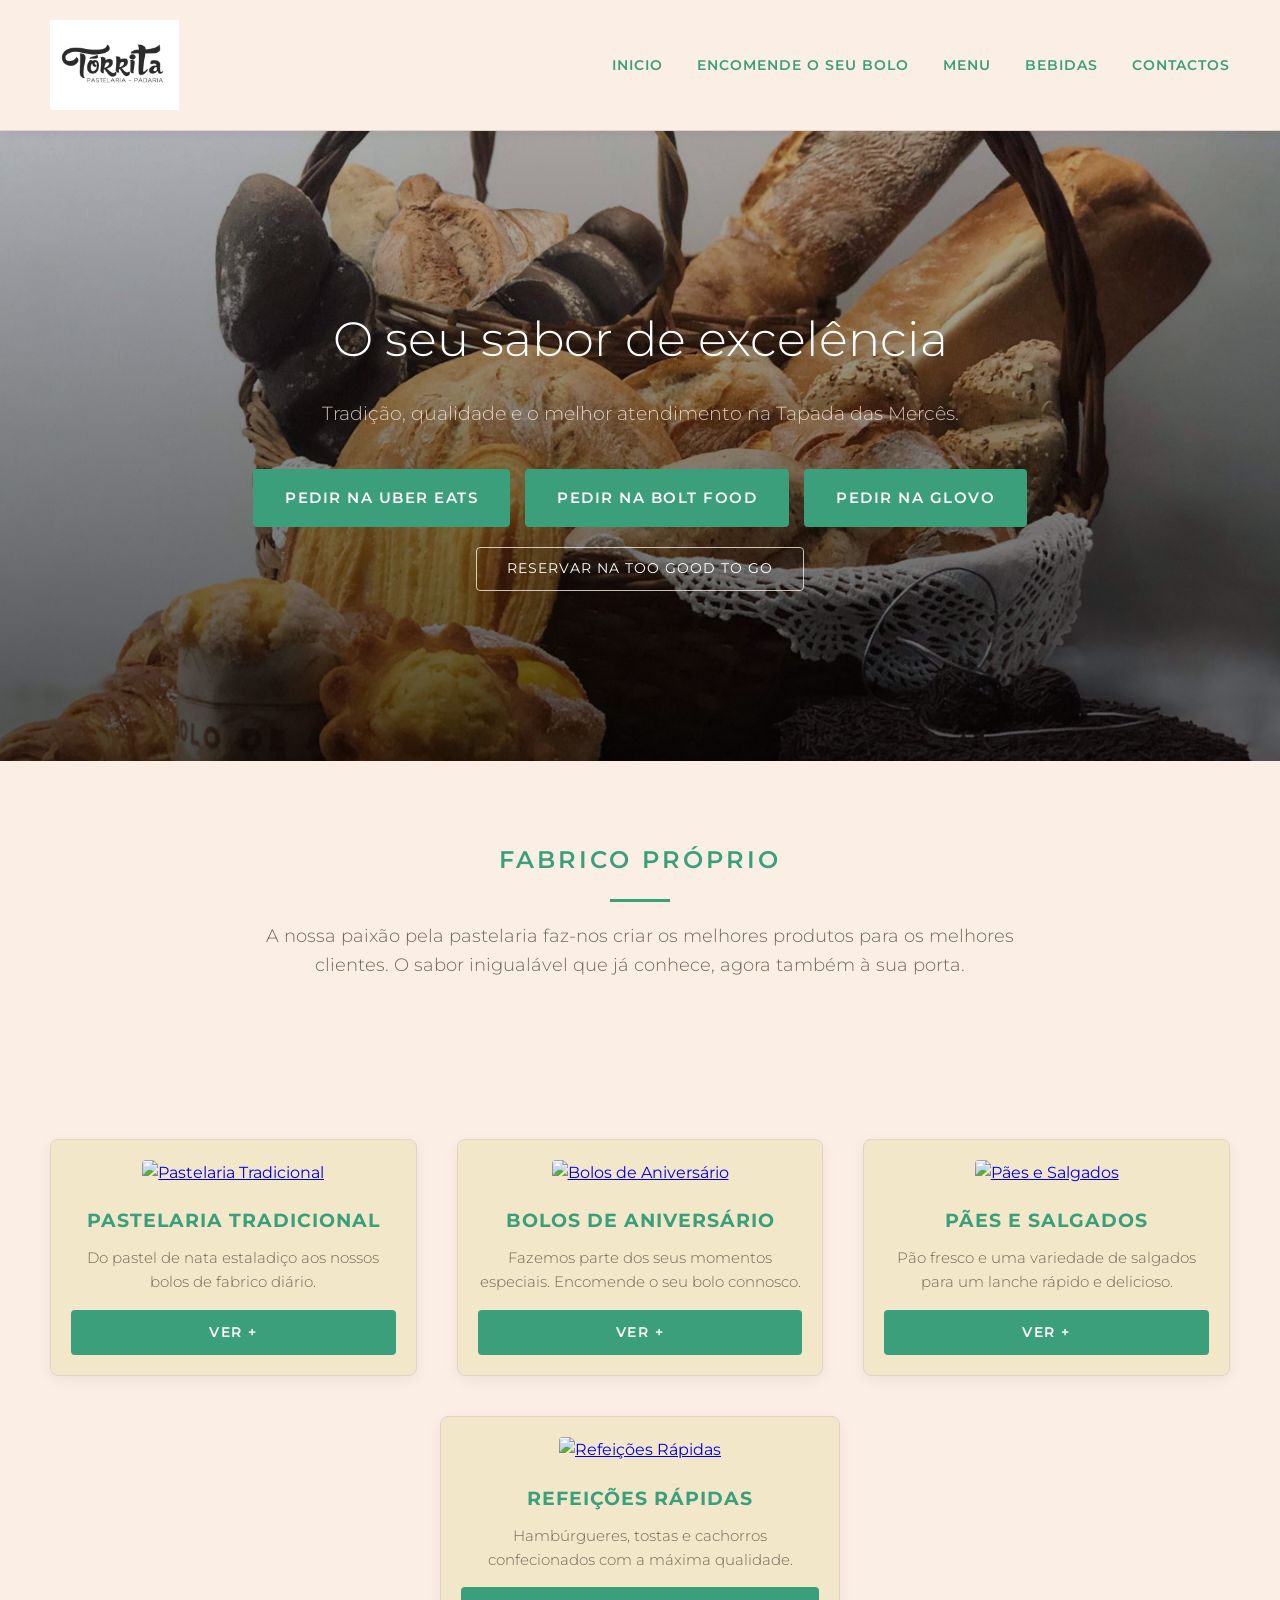
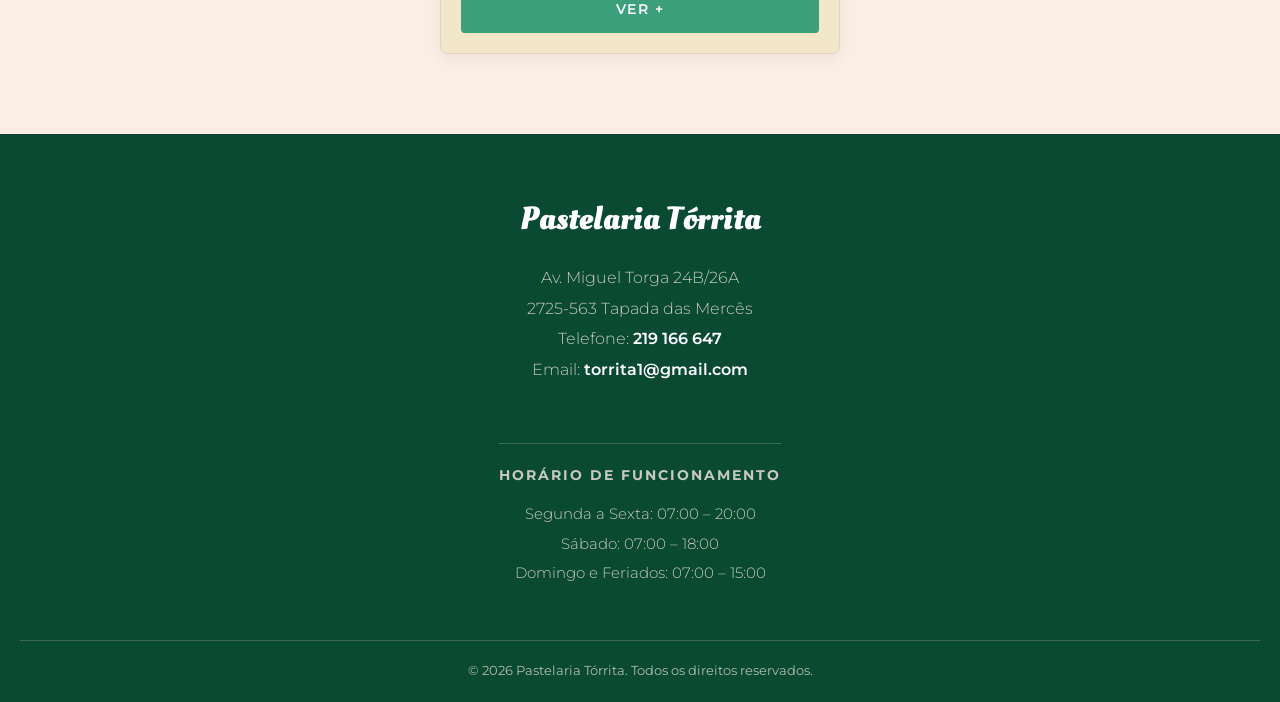
==== index.html @ 7bcc7551 "mobile changes" ====
<!DOCTYPE html>
<html lang="pt-PT">

<head>
    <meta charset="UTF-8">
    <meta name="viewport" content="width=device-width, initial-scale=1.0">
    <title>Tórrita</title>
    <link href="https://fonts.googleapis.com/css2?family=Montserrat:wght@300;400;600&family=Oleo+Script&display=swap"
        rel="stylesheet">
    <link rel="stylesheet" href="style.css">
</head>

<body>

    <header class="cabecalho">
        <div class="logo">
            <a href="index.html">
                <img src="fotos/logo.jpg" alt="Logótipo Pastelaria Tórrita">
            </a>
        </div>
        <button class="hamburger-btn" id="hamburger-btn" aria-label="Abrir Menu">
            <span></span>
            <span></span>
            <span></span>
        </button>
        <nav class="menu" id="menu-nav">
            <a href="index.html">Inicio</a>
            <a href="encomendas.html">Encomende o seu bolo</a>
            <a href="cardapio.html">Menu</a>
            <a href="menu.html">Bebidas</a>
            <a href="#contactos">Contactos</a>
        </nav>
    </header>

    <section class="hero">
        <div class="hero-conteudo">
            <h1>O seu sabor de excelência</h1>
            <p>Tradição, qualidade e o melhor atendimento na Tapada das Mercês.</p>

            <div class="botoes-delivery">
                <a href="https://www.ubereats.com/pt/store/pastelaria-padaria-torrita/G1wC9cZISre5-AcK1CgDOg?srsltid=AfmBOorYlyfHIa5VxsW9jKKwCsjYMrcTE-oLIujz5b46omeE6TS4y0gM"
                    target="_blank" class="botao-principal">Pedir na Uber Eats</a>
                <a href="https://food.bolt.eu/pt-pt/386-lisbon/p/23383-torrita/" target="_blank"
                    class="botao-principal">Pedir na Bolt Food</a>
                <a href="https://glovoapp.com/pt/pt/lisboa/stores/torrita-lis" target="_blank"
                    class="botao-principal">Pedir na Glovo</a>
            </div>
            <div class="botao-secundario-container">
                <a href="https://www.toogoodtogo.com/pt/find/algueirao-memmartins/pastelariatorrita/bakedgoods/pastelaria-291993"
                    target="_blank" class="botao-secundario">Reservar na Too Good To Go</a>
            </div>
        </div>
    </section>

    <section id="qualidade" class="destaque">
        <h2>FABRICO PRÓPRIO</h2>
        <div class="linha-separadora"></div>
        <p>A nossa paixão pela pastelaria faz-nos criar os melhores produtos para os melhores clientes. O sabor
            inigualável que já conhece, agora também à sua porta.</p>
    </section>

    <section id="especialidades" class="montra">
        <div class="item-montra">
            <a href="catalogo.html">
                <img src="https://cn-geo1.uber.com/image-proc/resize/eats/format=webp/width=550/height=440/quality=70/srcb64=aHR0cHM6Ly90Yi1zdGF0aWMudWJlci5jb20vcHJvZC9pbWFnZS1wcm9jL3Byb2Nlc3NlZF9pbWFnZXMvYzUzZGI3MjZjNTdjZjI2NjBjMjk1MDhkNGYzOWFmZjIvYTE5YmIwOTY5MjMxMGRmZDQxZTQ5YTk2YzQyNGIzYTYuanBlZw=="
                    alt="Pastelaria Tradicional">
            </a>
            <h3>Pastelaria Tradicional</h3>
            <p>Do pastel de nata estaladiço aos nossos bolos de fabrico diário.</p>
            <a href="catalogo.html" class="botao-ver-mais">Ver +</a>
        </div>
        <div class="item-montra">
            <a href="catalogo-bolos-aniversario.html">
                <img src="https://cn-geo1.uber.com/image-proc/resize/eats/format=webp/width=550/height=440/quality=70/srcb64=aHR0cHM6Ly90Yi1zdGF0aWMudWJlci5jb20vcHJvZC9pbWFnZS1wcm9jL3Byb2Nlc3NlZF9pbWFnZXMvMTgzZmQyYTY2YWIxOWM4YmU3NDA4Mjg3NTU4NzNhNTAvYzY3ZmM2NWU5YjRlMTZhNTUzZWI3NTc0ZmJhMDkwZjEuanBlZw=="
                    alt="Bolos de Aniversário">
            </a>
            <h3>Bolos de Aniversário</h3>
            <p>Fazemos parte dos seus momentos especiais. Encomende o seu bolo connosco.</p>
            <a href="catalogo-bolos-aniversario.html" class="botao-ver-mais">Ver +</a>
        </div>
        <div class="item-montra">
            <a href="catalogo-salgados.html">
                <img src="https://cn-geo1.uber.com/image-proc/resize/eats/format=webp/width=550/height=440/quality=70/srcb64=aHR0cHM6Ly90Yi1zdGF0aWMudWJlci5jb20vcHJvZC9pbWFnZS1wcm9jL3Byb2Nlc3NlZF9pbWFnZXMvMTk3N2YwZDlmZDY1NTIyMjFiODNmMTMzMGI3NWUxYzgvYTE5YmIwOTY5MjMxMGRmZDQxZTQ5YTk2YzQyNGIzYTYuanBlZw=="
                    alt="Pães e Salgados">
            </a>
            <h3>Pães e Salgados</h3>
            <p>Pão fresco e uma variedade de salgados para um lanche rápido e delicioso.</p>
            <a href="catalogo-salgados.html" class="botao-ver-mais">Ver +</a>
        </div>
        <div class="item-montra">
            <a href="catalogo-refeicoes-rapidas.html">
                <img src="https://tb-static.uber.com/prod/image-proc/processed_images/393a99e98d42a9a2820869fa73612b8b/a1681d67ebe55c76c3af5f401619c278.jpeg"
                    alt="Refeições Rápidas">
            </a>
            <h3>Refeições Rápidas</h3>
            <p>Hambúrgueres, tostas e cachorros confecionados com a máxima qualidade.</p>
            <a href="catalogo-refeicoes-rapidas.html" class="botao-ver-mais">Ver +</a>
        </div>
    </section>

    <footer id="contactos" class="rodape">
        <div class="info-rodape">
            <h4>Pastelaria Tórrita</h4>
            <p>Av. Miguel Torga 24B/26A</p>
            <p>2725-563 Tapada das Mercês</p>
            <p>Telefone: <a href="tel:219166647">219 166 647</a></p>
            <p>Email: <a href="mailto:torrita1@gmail.com">torrita1@gmail.com</a></p>
            <br>
            <div class="horario-detalhado">
                <h5>Horário de Funcionamento</h5>
                <p>Segunda a Sexta: 07:00 – 20:00</p>
                <p>Sábado: 07:00 – 18:00</p>
                <p>Domingo e Feriados: 07:00 – 15:00</p>
            </div>
        </div>
        <div class="direitos">
            <p>&copy; 2026 Pastelaria Tórrita. Todos os direitos reservados.</p>
        </div>
    </footer>

    <!-- Notificação Flutuante de Sucesso no Envio -->
    <div id="notificacao-sucesso" class="notificacao-flutuante" role="alert">
        <div class="notificacao-icone">✓</div>
        <div class="notificacao-conteudo">
            <h4>Encomenda Enviada com Sucesso!</h4>
            <p>Recebemos o seu pedido. Foi enviado um duplicado de confirmação para o seu email.</p>
        </div>
        <button type="button" class="notificacao-fechar" id="fechar-notificacao" aria-label="Fechar">&times;</button>
    </div>

    <script>
        document.addEventListener('DOMContentLoaded', function () {
            const hamburgerBtn = document.getElementById('hamburger-btn');
            const menuNav = document.getElementById('menu-nav');

            if (hamburgerBtn && menuNav) {
                hamburgerBtn.addEventListener('click', function () {
                    hamburgerBtn.classList.toggle('ativo');
                    menuNav.classList.toggle('ativo');
                });

                menuNav.querySelectorAll('a').forEach(link => {
                    link.addEventListener('click', function () {
                        hamburgerBtn.classList.remove('ativo');
                        menuNav.classList.remove('ativo');
                    });
                });
            }

            const urlParams = new URLSearchParams(window.location.search);
            if (urlParams.has('encomenda') && urlParams.get('encomenda') === 'sucesso') {
                const notificacao = document.getElementById('notificacao-sucesso');
                const btnFechar = document.getElementById('fechar-notificacao');

                if (notificacao) {
                    // Exibir a notificação flutuante com animação suave
                    setTimeout(() => {
                        notificacao.classList.add('visivel');
                    }, 300);

                    // Fechar ao clicar no botão 'X'
                    if (btnFechar) {
                        btnFechar.addEventListener('click', function () {
                            notificacao.classList.remove('visivel');
                        });
                    }

                    // Ocultar automaticamente após 8 segundos
                    setTimeout(() => {
                        notificacao.classList.remove('visivel');
                    }, 8300);

                    // Limpar os parâmetros da URL para uma navegação limpa
                    const novaUrl = window.location.pathname;
                    window.history.replaceState({}, document.title, novaUrl);
                }
            }
        });
    </script>

</body>

</html>
---- style.css ----
/* ============================================== */
/* --- PASTELARIA TÓRRITA - DESIGN & COLOR SYSTEM --- */
/* Inspired by the brand palette: Cream & Forest Green */
/* ============================================== */

:root {
    --bg-main: #fbede3c7;
    /* Creme / Bege acolhedor da foto */
    --bg-card: #f3e7ca;
    /* Fundo dos cartões em branco */
    --bg-alt: #EFE3D5;
    /* Creme ligeiramente mais escuro */
    --color-primary: #3c9f7b;
    /* Verde floresta esmeralda da foto */
    --color-primary-dark: #0A4A33;
    /* Verde floresta escuro para hovers */
    --color-primary-light: #E2F0EA;
    /* Verde suave para destaques */
    --color-text-main: #1C2D24;
    /* Texto principal verde escuro/carvão */
    --color-text-muted: #706857;
    /* Texto secundário tom azeitona/avelã */
    --border-color: #E2D3C4;
    /* Bordas em tom bege quente */
}

/* Limpeza de margens base */
* {
    margin: 0;
    padding: 0;
    box-sizing: border-box;
}

body {
    font-family: 'Montserrat', sans-serif;
    color: var(--color-text-main);
    line-height: 1.6;
    background-color: var(--bg-main);
}

html {
    scroll-behavior: smooth;
    scroll-padding-top: 160px;
}

/* --- Cabeçalho --- */
.cabecalho {
    display: flex;
    justify-content: space-between;
    align-items: center;
    padding: 20px 50px;
    background-color: var(--bg-main);
    border-bottom: 1px solid var(--border-color);
    position: sticky;
    top: 0;
    z-index: 1000;
    box-shadow: 0 2px 10px rgba(0, 0, 0, 0.05);
}

.logo {
    display: flex;
    align-items: center;
}

.logo img {
    height: 90px;
    width: auto;
    display: block;
}

/* --- Botão Hamburger (Mobile) --- */
.hamburger-btn {
    display: none;
    flex-direction: column;
    justify-content: space-between;
    width: 32px;
    height: 24px;
    background: transparent;
    border: none;
    cursor: pointer;
    padding: 0;
    z-index: 1001;
}

.hamburger-btn span {
    width: 100%;
    height: 3px;
    background-color: var(--color-primary);
    border-radius: 3px;
    transition: transform 0.3s ease, opacity 0.3s ease;
}

/* Animação do ícone hamburger para 'X' ao abrir */
.hamburger-btn.ativo span:nth-child(1) {
    transform: translateY(10.5px) rotate(45deg);
}

.hamburger-btn.ativo span:nth-child(2) {
    opacity: 0;
    transform: scaleX(0);
}

.hamburger-btn.ativo span:nth-child(3) {
    transform: translateY(-10.5px) rotate(-45deg);
}

.menu a {
    text-decoration: none;
    color: var(--color-primary);
    margin-left: 30px;
    font-size: 0.9rem;
    font-weight: 600;
    text-transform: uppercase;
    letter-spacing: 1px;
    transition: color 0.3s;
}

.menu a:hover {
    color: var(--color-primary-dark);
}

/* --- Hero Section (Imagem Grande de Fundo) --- */
.hero {
    background: linear-gradient(rgba(0, 0, 0, 0.25), rgba(0, 0, 0, 0.65)), url("fotos/cesto_pao.jpeg") center/cover;
    height: 70vh;
    display: flex;
    justify-content: center;
    align-items: center;
    text-align: center;
    color: #fff;
    padding: 0 20px;
}

.hero-conteudo h1 {
    font-size: 3rem;
    font-weight: 300;
    margin-bottom: 20px;
    color: #fff;
}

.hero-conteudo p {
    font-size: 1.2rem;
    font-weight: 300;
    margin-bottom: 40px;
    color: var(--bg-main);
}

/* --- Contentor dos Botões Delivery --- */
.botoes-delivery {
    display: flex;
    justify-content: center;
    align-items: center;
    gap: 15px;
    flex-wrap: wrap;
    margin-bottom: 10px;
}

/* --- Botão Principal --- */
.botao-principal {
    text-decoration: none;
    background-color: var(--color-primary);
    color: #fff;
    padding: 15px 30px;
    font-size: 0.95rem;
    font-weight: 600;
    text-transform: uppercase;
    letter-spacing: 1.5px;
    border: 2px solid var(--color-primary);
    transition: all 0.3s ease;
    display: inline-block;
    border-radius: 4px;
}

.botao-principal:hover {
    background-color: var(--color-primary-dark);
    border-color: var(--color-primary-dark);
    color: #fff;
}

/* --- Contentor do Botão Secundário --- */
.botao-secundario-container {
    margin-top: 20px;
}

/* --- Botão Secundário (Too Good To Go) --- */
.botao-secundario {
    text-decoration: none;
    background-color: transparent;
    color: #fff;
    padding: 10px 30px;
    font-size: 0.85rem;
    font-weight: 400;
    text-transform: uppercase;
    letter-spacing: 1px;
    border: 1px solid rgba(247, 235, 225, 0.8);
    transition: all 0.3s ease;
    display: inline-block;
    border-radius: 4px;
}

.botao-secundario:hover {
    background-color: rgba(247, 235, 225, 0.2);
    border-color: #fff;
    color: #fff;
}

/* --- Secção de Destaque --- */
.destaque {
    text-align: center;
    padding: 80px 20px;
    background-color: var(--bg-main);
}

.destaque h2 {
    font-size: 1.5rem;
    letter-spacing: 3px;
    font-weight: 600;
    color: var(--color-primary);
}

.linha-separadora {
    height: 3px;
    width: 60px;
    background-color: var(--color-primary);
    margin: 20px auto;
}

.destaque p {
    max-width: 800px;
    margin: 0 auto;
    font-weight: 300;
    font-size: 1.1rem;
    color: var(--color-text-muted);
}

/* --- Montra / Grid de Bolos --- */
.montra {
    display: flex;
    justify-content: center;
    gap: 40px;
    padding: 80px 50px;
    flex-wrap: wrap;
    background-color: var(--bg-main);
}

.item-montra {
    flex: 1;
    min-width: 300px;
    max-width: 400px;
    text-align: center;
    background-color: var(--bg-card);
    padding: 20px;
    border-radius: 8px;
    border: 1px solid var(--border-color);
    box-shadow: 0 4px 15px rgba(0, 0, 0, 0.06);
}

.item-montra img {
    width: 100%;
    height: 300px;
    object-fit: cover;
    margin-bottom: 20px;
    border-radius: 4px;
    transition: transform 0.4s ease, box-shadow 0.4s ease;
}

.item-montra img:hover {
    transform: scale(1.03);
    box-shadow: 0 15px 25px rgba(0, 0, 0, 0.15);
    cursor: pointer;
}

.item-montra h3 {
    font-size: 1.2rem;
    text-transform: uppercase;
    letter-spacing: 1px;
    margin-bottom: 10px;
    color: var(--color-primary);
}

.item-montra p {
    font-weight: 300;
    font-size: 0.95rem;
    color: var(--color-text-muted);
}

.botao-ver-mais {
    display: block;
    width: 100%;
    box-sizing: border-box;
    margin-top: 15px;
    padding: 12px 0;
    text-align: center;
    background-color: var(--color-primary);
    color: #fff;
    text-decoration: none;
    font-family: 'Montserrat', sans-serif;
    font-size: 0.85rem;
    font-weight: 600;
    text-transform: uppercase;
    letter-spacing: 1.5px;
    border-radius: 4px;
    transition: all 0.3s ease;
}

.botao-ver-mais:hover {
    background-color: var(--color-primary-dark);
    transform: translateY(-2px);
    box-shadow: 0 4px 10px rgba(0, 0, 0, 0.15);
}

/* --- Catálogo Completo --- */
.catalogo-completo {
    padding: 80px 50px;
    background-color: var(--bg-main);
}

.catalogo-completo h2 {
    text-align: center;
    font-size: 2rem;
    letter-spacing: 2px;
    text-transform: uppercase;
    font-weight: 400;
    color: var(--color-primary);
}

.grid-catalogo {
    display: grid;
    grid-template-columns: repeat(auto-fill, minmax(280px, 1fr));
    gap: 60px 30px;
    margin-top: 60px;
}

.cartao-produto {
    background: var(--bg-card);
    border-radius: 8px;
    border: 1px solid var(--border-color);
    padding: 15px;
    box-shadow: 0 4px 15px rgba(0, 0, 0, 0.06);
    text-align: center;
    transition: transform 0.3s ease, border-color 0.3s ease;
}

.cartao-produto:hover {
    transform: translateY(-4px);
    border-color: var(--color-primary);
    cursor: pointer;
}

.cartao-produto img {
    width: 100%;
    height: 280px;
    object-fit: cover;
    border-radius: 4px;
    margin-bottom: 20px;
}

.info-produto h3 {
    font-family: 'Montserrat', sans-serif;
    font-size: 0.95rem;
    font-weight: 600;
    text-transform: uppercase;
    letter-spacing: 2px;
    color: var(--color-primary);
    margin-bottom: 0;
}

.info-produto p,
.preco {
    display: none;
}

/* --- Banner de Inspiração do Instagram --- */
.banner-instagram {
    grid-column: 1 / -1;
    background-color: var(--bg-alt);
    padding: 60px 20px;
    text-align: center;
    margin-top: 40px;
    border: 1px solid var(--border-color);
    border-radius: 8px;
}

.banner-insta-conteudo {
    max-width: 600px;
    margin: 0 auto;
}

.icone-insta {
    width: 35px;
    height: 35px;
    stroke: var(--color-primary);
    margin-bottom: 20px;
}

.banner-insta-conteudo h3 {
    font-family: 'Montserrat', sans-serif;
    font-size: 1.1rem;
    font-weight: 600;
    text-transform: uppercase;
    letter-spacing: 2px;
    color: var(--color-primary);
    margin-bottom: 15px;
}

.banner-insta-conteudo p {
    font-size: 0.9rem;
    color: var(--color-text-muted);
    line-height: 1.6;
    margin-bottom: 30px;
}

.botao-insta {
    display: inline-block;
    text-decoration: none;
    background-color: transparent;
    color: var(--color-primary);
    padding: 12px 35px;
    font-size: 0.85rem;
    font-weight: 600;
    text-transform: uppercase;
    letter-spacing: 1.5px;
    border: 2px solid var(--color-primary);
    border-radius: 4px;
    transition: all 0.3s ease;
}

.botao-insta:hover {
    background-color: var(--color-primary);
    color: #fff;
}

.disclaimer-catalogo {
    text-align: center;
    margin-top: 60px;
    padding-top: 30px;
    border-top: 1px solid var(--border-color);
}

.disclaimer-catalogo p {
    font-size: 0.85rem;
    color: var(--color-text-muted);
    font-style: italic;
    max-width: 800px;
    margin: 0 auto;
    font-weight: 300;
}

/* --- Página do Menu de Imagens --- */
.seccao-imagem-menu {
    padding: 120px 20px 80px 20px;
    text-align: center;
    background-color: var(--bg-main);
}

.seccao-imagem-menu h2 {
    font-size: 2rem;
    font-weight: 400;
    text-transform: uppercase;
    letter-spacing: 2px;
    color: var(--color-primary);
}

.container-imagens-menu {
    display: flex;
    flex-wrap: wrap;
    justify-content: center;
    gap: 30px;
    max-width: 1200px;
    margin: 40px auto 0 auto;
}

.imagem-menu {
    max-width: 100%;
    width: 450px;
    height: auto;
    box-shadow: 0 15px 35px rgba(0, 0, 0, 0.12);
    border-radius: 6px;
    transition: transform 0.3s ease;
}

.imagem-menu:hover {
    transform: translateY(-5px);
}

/* --- Página de Encomendas --- */
.seccao-encomenda {
    padding: 120px 20px 80px 20px;
    background-color: var(--bg-main);
    min-height: 80vh;
}

.conteiner-encomenda {
    max-width: 700px;
    margin: 0 auto;
}

.conteiner-encomenda h2 {
    text-align: center;
    font-size: 2rem;
    letter-spacing: 2px;
    text-transform: uppercase;
    font-weight: 400;
    color: var(--color-primary);
}

.descricao-encomenda {
    text-align: center;
    color: var(--color-text-muted);
    margin-bottom: 40px;
    line-height: 1.6;
}

.formulario-luxo {
    display: flex;
    flex-direction: column;
    gap: 20px;
}

.grupo-input {
    display: flex;
    flex-direction: column;
    width: 100%;
}

.grupo-input-metade {
    display: flex;
    gap: 20px;
    width: 100%;
}

.grupo-input label {
    font-family: 'Montserrat', sans-serif;
    font-size: 0.85rem;
    font-weight: 600;
    text-transform: uppercase;
    letter-spacing: 1px;
    margin-bottom: 8px;
    color: var(--color-primary);
}

.grupo-input input,
.grupo-input select,
.grupo-input textarea {
    padding: 15px;
    border: 1px solid var(--border-color);
    border-radius: 4px;
    background-color: var(--bg-card);
    font-family: 'Montserrat', sans-serif;
    font-size: 0.95rem;
    color: var(--color-text-main);
    transition: border-color 0.3s ease;
}

.grupo-input input:focus,
.grupo-input select:focus,
.grupo-input textarea:focus {
    outline: none;
    border-color: var(--color-primary);
    background-color: #fff;
}

.grupo-input input.campo-invalido,
.grupo-input select.campo-invalido,
.grupo-input textarea.campo-invalido {
    border-color: #d9534f !important;
    background-color: #fff6f6 !important;
}

.mensagem-erro-inline {
    color: #d9534f;
    font-size: 0.8rem;
    font-weight: 500;
    margin-top: 6px;
    display: none;
    line-height: 1.3;
}

.mensagem-erro-inline.ativo {
    display: block;
}

.opcoes-radio {
    display: flex;
    gap: 25px;
    align-items: center;
    padding: 12px 5px 5px 5px;
}

.opcao-radio {
    display: flex;
    align-items: center;
    gap: 8px;
    cursor: pointer;
    font-family: 'Montserrat', sans-serif;
    font-size: 0.95rem;
    font-weight: 500;
    color: var(--color-text-main);
    user-select: none;
}

.opcao-radio input[type="radio"] {
    accent-color: var(--color-primary);
    width: 18px;
    height: 18px;
    cursor: pointer;
}

.botao-enviar-luxo {
    margin-top: 10px;
    padding: 18px;
    background-color: var(--color-primary);
    color: #fff;
    border: none;
    border-radius: 4px;
    font-family: 'Montserrat', sans-serif;
    font-size: 1rem;
    font-weight: 600;
    text-transform: uppercase;
    letter-spacing: 2px;
    cursor: pointer;
    transition: all 0.3s ease;
}

.botao-enviar-luxo:hover:not(:disabled) {
    background-color: var(--color-primary-dark);
}

.botao-enviar-luxo:disabled {
    background-color: #ccc;
    cursor: not-allowed;
    opacity: 0.6;
}

/* --- Notificação Flutuante de Sucesso --- */
.notificacao-flutuante {
    position: fixed;
    top: 30px;
    right: 30px;
    z-index: 9999;
    background-color: var(--color-primary-dark);
    color: #fff;
    padding: 18px 24px;
    border-radius: 8px;
    border-left: 5px solid var(--bg-main);
    box-shadow: 0 10px 30px rgba(0, 0, 0, 0.2);
    display: flex;
    align-items: center;
    gap: 15px;
    max-width: 420px;
    transform: translateY(-20px);
    opacity: 0;
    visibility: hidden;
    transition: all 0.4s cubic-bezier(0.165, 0.84, 0.44, 1);
}

.notificacao-flutuante.visivel {
    transform: translateY(0);
    opacity: 1;
    visibility: visible;
}

.notificacao-icone {
    font-size: 1.5rem;
    color: var(--bg-main);
    font-weight: bold;
}

.notificacao-conteudo h4 {
    margin: 0 0 4px 0;
    font-family: 'Montserrat', sans-serif;
    font-size: 1rem;
    font-weight: 600;
    color: #fff;
}

.notificacao-conteudo p {
    margin: 0;
    font-family: 'Montserrat', sans-serif;
    font-size: 0.85rem;
    color: var(--bg-main);
    line-height: 1.4;
}

.notificacao-fechar {
    background: none;
    border: none;
    color: var(--bg-main);
    font-size: 1.4rem;
    cursor: pointer;
    padding: 0;
    margin-left: auto;
    line-height: 1;
    transition: color 0.2s ease;
}

.notificacao-fechar:hover {
    color: #fff;
}

.container-botao-inspiracao {
    text-align: center;
    margin-bottom: 35px;
}

.botao-inspiracao {
    display: inline-block;
    text-decoration: none;
    background-color: transparent;
    color: var(--color-primary);
    padding: 12px 28px;
    font-family: 'Montserrat', sans-serif;
    font-size: 0.85rem;
    font-weight: 600;
    text-transform: uppercase;
    letter-spacing: 1.5px;
    border: 2px solid var(--color-primary);
    border-radius: 4px;
    transition: all 0.3s ease;
}

.botao-inspiracao:hover {
    background-color: var(--color-primary);
    color: #fff;
}

#detalhes-bolo {
    display: none;
    flex-direction: column;
    gap: 20px;
    width: 100%;
}

/* ============================================== */
/* --- Página do Cardápio / Menu de Produtos --- */
/* ============================================== */

.menu-hero {
    background: linear-gradient(rgba(0, 0, 0, 0.4), rgba(0, 0, 0, 0.65)), url("fotos/cesto_pao.jpeg") center/cover no-repeat;
    min-height: 40vh;
    display: flex;
    justify-content: center;
    align-items: center;
    text-align: center;
    color: #fff;
    padding: 80px 20px 40px 20px;
}

.menu-hero-conteudo h1 {
    font-size: 2.8rem;
    font-weight: 400;
    text-transform: uppercase;
    letter-spacing: 4px;
    margin-bottom: 15px;
    color: #fff;
}

.menu-hero-conteudo p {
    font-size: 1.1rem;
    font-weight: 300;
    color: var(--bg-main);
    max-width: 500px;
    margin: 0 auto;
}

/* Barra de Filtros */
.menu-filtros {
    display: grid;
    grid-template-columns: repeat(3, auto);
    justify-content: center;
    align-items: center;
    gap: 12px 16px;
    padding: 25px 20px;
    background-color: var(--bg-main);
    border-bottom: 1px solid var(--border-color);
    position: relative;
    z-index: 10;
    max-width: 900px;
    margin: 0 auto;
}

.filtro-btn {
    padding: 10px 22px;
    border: 1px solid var(--color-primary);
    background-color: var(--bg-card);
    color: var(--color-primary);
    font-family: 'Montserrat', sans-serif;
    font-size: 0.82rem;
    font-weight: 600;
    text-transform: uppercase;
    letter-spacing: 0.8px;
    cursor: pointer;
    border-radius: 30px;
    transition: all 0.3s ease;
    text-align: center;
}

.filtro-btn:hover {
    border-color: var(--color-primary-dark);
    background-color: var(--color-primary-light);
    color: var(--color-primary-dark);
}

.filtro-btn.ativo {
    background-color: var(--color-primary);
    color: #fff;
    border-color: var(--color-primary);
}

/* Conteúdo do Menu */
.menu-conteudo {
    max-width: 1200px;
    margin: 0 auto;
    padding: 0 30px 60px 30px;
}

.menu-categoria {
    margin-top: 60px;
}

.categoria-titulo {
    text-align: center;
    margin-bottom: 40px;
}

.categoria-titulo h2 {
    font-size: 1.8rem;
    font-weight: 400;
    text-transform: uppercase;
    letter-spacing: 3px;
    color: var(--color-primary);
}

.categoria-subtitulo {
    font-size: 0.85rem;
    color: var(--color-text-muted);
    font-weight: 400;
    margin-top: 10px;
    font-style: italic;
}

.menu-grid {
    display: grid;
    grid-template-columns: repeat(auto-fill, minmax(260px, 1fr));
    gap: 35px;
}

.menu-item {
    background-color: var(--bg-card);
    border-radius: 8px;
    overflow: hidden;
    border: 1px solid var(--border-color);
    box-shadow: 0 4px 15px rgba(0, 0, 0, 0.06);
    transition: transform 0.35s ease, box-shadow 0.35s ease, border-color 0.35s ease;
    opacity: 0;
    transform: translateY(20px);
}

.menu-item.visivel {
    opacity: 1;
    transform: translateY(0);
    transition: opacity 0.5s ease, transform 0.5s ease, box-shadow 0.35s ease;
}

.menu-item:hover {
    transform: translateY(-6px);
    border-color: var(--border-color);
    box-shadow: 0 12px 30px rgba(0, 0, 0, 0.15);
}

.menu-item-imagem {
    width: 100%;
    height: 220px;
    overflow: hidden;
}

.menu-item-imagem img {
    width: 100%;
    height: 100%;
    object-fit: cover;
    transition: transform 0.5s ease;
}

.menu-item:hover .menu-item-imagem img {
    transform: scale(1.08);
}

.menu-item-info {
    padding: 18px 20px;
    text-align: center;
}

.menu-item-info h3 {
    font-family: 'Montserrat', sans-serif;
    font-size: 0.95rem;
    font-weight: 600;
    text-transform: uppercase;
    letter-spacing: 1.5px;
    color: var(--color-primary);
    margin-bottom: 6px;
}

.menu-item-descricao {
    font-size: 0.82rem;
    color: var(--color-text-muted);
    line-height: 1.4;

    display: -webkit-box;
    -webkit-line-clamp: 2;
    line-clamp: 2;
    -webkit-box-orient: vertical;
    overflow: hidden;
}

.menu-item-nota {
    font-size: 0.8rem;
    color: var(--color-primary);
    font-weight: 500;
    margin-top: 4px;
    font-style: italic;
}

/* --- Rodapé --- */
.rodape {
    background-color: var(--color-primary-dark);
    color: #fff;
    text-align: center;
    padding: 60px 20px 20px;
}

.info-rodape h4 {
    font-family: 'Oleo Script', cursive;
    font-size: 2rem;
    margin-bottom: 20px;
    color: #fff;
}

.info-rodape p {
    font-weight: 300;
    margin-bottom: 5px;
    color: var(--bg-main);
}

.info-rodape a {
    color: #fff;
    text-decoration: none;
    font-weight: 600;
}

.horario-detalhado {
    margin-top: 30px;
    border-top: 1px solid rgba(247, 235, 225, 0.2);
    padding-top: 20px;
    display: inline-block;
}

.horario-detalhado h5 {
    text-transform: uppercase;
    letter-spacing: 2px;
    font-size: 0.9rem;
    margin-bottom: 15px;
    color: var(--bg-main);
}

.horario-detalhado p {
    font-size: 0.95rem;
    margin-bottom: 5px;
    color: var(--bg-main);
}

.direitos {
    margin-top: 50px;
    font-size: 0.8rem;
    color: rgba(247, 235, 225, 0.7);
    border-top: 1px solid rgba(247, 235, 225, 0.2);
    padding-top: 20px;
}

/* --- Media Queries Responsivas --- */
@media (max-width: 768px) {
    .cabecalho {
        flex-direction: row;
        flex-wrap: wrap;
        padding: 15px 20px;
        justify-content: space-between;
        align-items: center;
    }

    .logo img {
        height: 60px;
    }

    .hamburger-btn {
        display: flex;
    }

    .menu {
        display: flex;
        flex-direction: column;
        width: 100%;
        max-height: 0;
        opacity: 0;
        overflow: hidden;
        transition: max-height 0.4s cubic-bezier(0.165, 0.84, 0.44, 1), opacity 0.3s ease, margin 0.3s ease, padding 0.3s ease;
        align-items: center;
        background-color: var(--bg-main);
        gap: 0;
    }

    .menu.ativo {
        max-height: 320px;
        opacity: 1;
        margin-top: 15px;
        padding-top: 10px;
        padding-bottom: 10px;
        border-top: 1px solid var(--border-color);
    }

    .menu a {
        width: 100%;
        text-align: center;
        padding: 12px 0;
        margin-left: 0;
        font-size: 0.9rem;
        letter-spacing: 1px;
        border-radius: 4px;
        transition: background-color 0.2s ease, color 0.2s ease;
    }

    .menu a:hover {
        background-color: var(--color-primary-light);
        color: var(--color-primary-dark);
    }

    .menu-filtros {
        display: grid;
        grid-template-columns: repeat(3, 1fr);
        gap: 8px 6px;
        padding: 15px 10px;
        width: 100%;
        max-width: 100%;
        box-sizing: border-box;
        position: relative;
        top: auto;
    }

    .filtro-btn {
        padding: 8px 4px;
        font-size: 0.7rem;
        letter-spacing: 0px;
        white-space: nowrap;
        overflow: hidden;
        text-overflow: ellipsis;
    }

    .hero {
        height: auto;
        min-height: 80vh;
        padding: 60px 15px;
    }

    .hero-conteudo h1 {
        font-size: 1.8rem;
        margin-bottom: 15px;
        line-height: 1.2;
    }

    .hero-conteudo p {
        font-size: 1rem;
        margin-bottom: 25px;
    }

    .botoes-delivery {
        flex-direction: column;
        width: 100%;
        max-width: 320px;
        margin: 0 auto;
        gap: 12px;
    }

    .botao-principal {
        display: block;
        width: 100%;
        padding: 14px 20px;
        font-size: 0.85rem;
        text-align: center;
    }

    .botao-secundario-container {
        margin-top: 15px;
        width: 100%;
        max-width: 320px;
        margin-left: auto;
        margin-right: auto;
    }

    .botao-secundario {
        display: block;
        width: 100%;
        padding: 12px 20px;
        font-size: 0.8rem;
        text-align: center;
    }

    .destaque {
        padding: 50px 20px;
    }

    .destaque h2 {
        font-size: 1.25rem;
        letter-spacing: 2px;
    }

    .destaque p {
        font-size: 0.95rem;
    }

    .montra {
        padding: 50px 20px;
        gap: 35px;
    }

    .item-montra {
        min-width: 100%;
        max-width: 100%;
    }

    .item-montra img {
        height: 250px;
    }

    .catalogo-completo {
        padding: 40px 20px;
    }

    .catalogo-completo h2 {
        font-size: 1.4rem;
        letter-spacing: 1px;
    }

    .grid-catalogo {
        grid-template-columns: repeat(auto-fill, minmax(220px, 1fr));
        gap: 40px 15px;
        margin-top: 40px;
    }

    .cartao-produto img {
        height: 240px;
    }

    .banner-instagram {
        padding: 40px 15px;
        margin-top: 30px;
    }

    .banner-insta-conteudo h3 {
        font-size: 1rem;
    }

    .banner-insta-conteudo p {
        font-size: 0.85rem;
    }

    .botao-insta {
        display: block;
        width: 100%;
        max-width: 280px;
        margin: 0 auto;
        padding: 12px 20px;
        font-size: 0.8rem;
    }

    .rodape {
        padding: 40px 20px 20px;
    }

    .info-rodape h4 {
        font-size: 1.6rem;
    }

    .container-imagens-menu {
        gap: 20px;
    }

    .imagem-menu {
        width: 100%;
    }

    .notificacao-flutuante {
        top: 20px;
        right: 20px;
        left: 20px;
        max-width: none;
    }

    .grupo-input-metade {
        flex-direction: column;
        gap: 20px;
    }
}
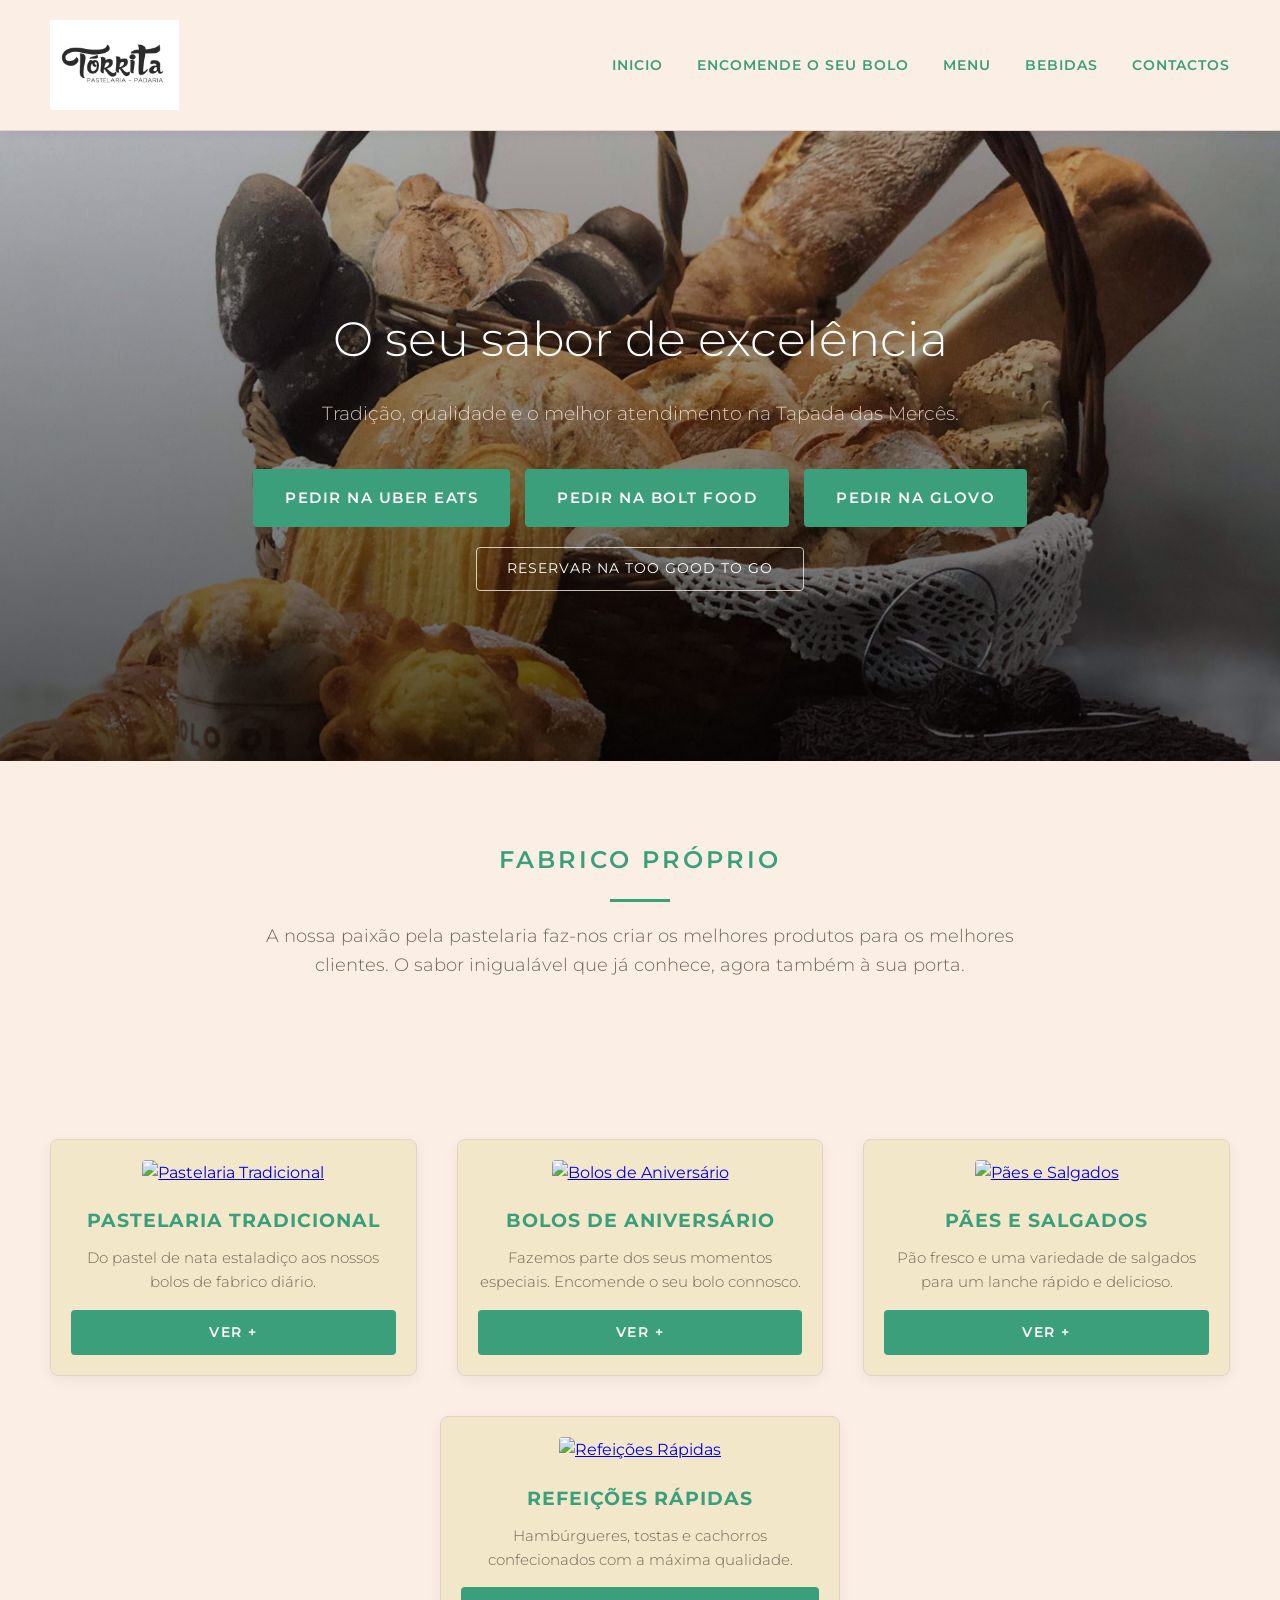
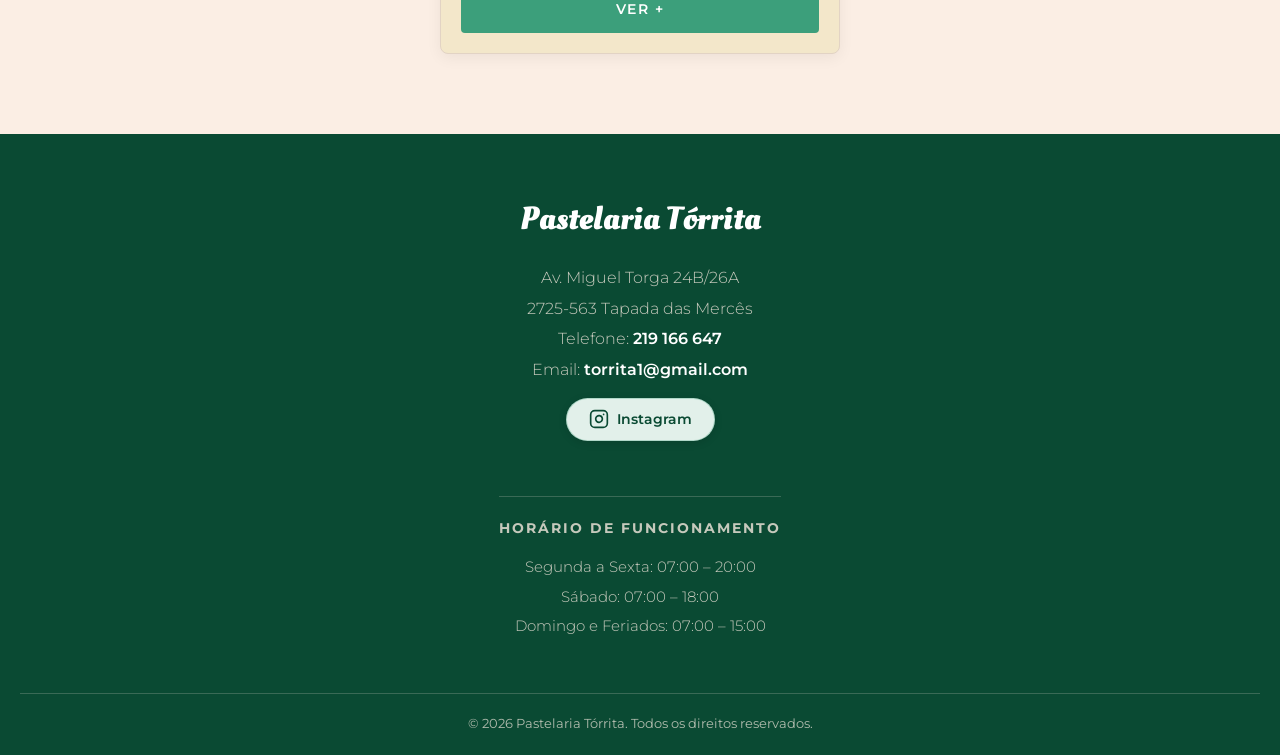
==== commit e0708c5e: "pagamento de sinal" ====
--- a/index.html
+++ b/index.html
@@ -5,6 +5,7 @@
     <meta charset="UTF-8">
     <meta name="viewport" content="width=device-width, initial-scale=1.0">
     <title>Tórrita</title>
+    <link rel="icon" type="image/jpeg" href="fotos/logo.jpg">
     <link href="https://fonts.googleapis.com/css2?family=Montserrat:wght@300;400;600&family=Oleo+Script&display=swap"
         rel="stylesheet">
     <link rel="stylesheet" href="style.css">
@@ -105,6 +106,16 @@
             <p>2725-563 Tapada das Mercês</p>
             <p>Telefone: <a href="tel:219166647">219 166 647</a></p>
             <p>Email: <a href="mailto:torrita1@gmail.com">torrita1@gmail.com</a></p>
+            <div class="redes-sociais-rodape">
+                <a href="https://www.instagram.com/torrita1/" target="_blank" rel="noopener noreferrer" class="link-instagram-rodape" aria-label="Siga-nos no Instagram">
+                    <svg width="20" height="20" viewBox="0 0 24 24" fill="none" stroke="currentColor" stroke-width="2" stroke-linecap="round" stroke-linejoin="round">
+                        <rect x="2" y="2" width="20" height="20" rx="5" ry="5"></rect>
+                        <path d="M16 11.37A4 4 0 1 1 12.63 8 4 4 0 0 1 16 11.37z"></path>
+                        <line x1="17.5" y1="6.5" x2="17.51" y2="6.5"></line>
+                    </svg>
+                    <span>Instagram</span>
+                </a>
+            </div>
             <br>
             <div class="horario-detalhado">
                 <h5>Horário de Funcionamento</h5>
--- a/style.css
+++ b/style.css
@@ -599,6 +599,44 @@
     user-select: none;
 }
 
+/* --- Checkbox de Confirmação do Sinal --- */
+.grupo-checkbox-sinal {
+    margin-top: 10px;
+    margin-bottom: 10px;
+}
+
+.opcao-checkbox {
+    display: flex;
+    align-items: flex-start;
+    gap: 12px;
+    cursor: pointer;
+    font-family: 'Montserrat', sans-serif;
+    font-size: 0.88rem;
+    font-weight: 500;
+    color: var(--color-text-main);
+    line-height: 1.5;
+    background-color: var(--bg-card);
+    padding: 16px 18px;
+    border: 1px solid var(--border-color);
+    border-radius: 8px;
+    transition: all 0.3s ease;
+    user-select: none;
+}
+
+.opcao-checkbox:hover {
+    border-color: var(--color-primary);
+    background-color: #fff;
+}
+
+.opcao-checkbox input[type="checkbox"] {
+    width: 20px;
+    height: 20px;
+    min-width: 20px;
+    margin-top: 2px;
+    cursor: pointer;
+    accent-color: var(--color-primary);
+}
+
 .opcao-radio input[type="radio"] {
     accent-color: var(--color-primary);
     width: 18px;
@@ -920,6 +958,18 @@
     font-style: italic;
 }
 
+.menu-item-preco {
+    display: inline-block;
+    font-family: 'Montserrat', sans-serif;
+    font-size: 1rem;
+    font-weight: 700;
+    color: var(--color-primary-dark);
+    background-color: var(--color-primary-light);
+    padding: 4px 14px;
+    border-radius: 20px;
+    margin-top: 8px;
+}
+
 /* --- Rodapé --- */
 .rodape {
     background-color: var(--color-primary-dark);
@@ -974,6 +1024,176 @@
     color: rgba(247, 235, 225, 0.7);
     border-top: 1px solid rgba(247, 235, 225, 0.2);
     padding-top: 20px;
+}
+
+/* --- Redes Sociais no Rodapé --- */
+.redes-sociais-rodape {
+    margin-top: 15px;
+    display: flex;
+    justify-content: center;
+    align-items: center;
+}
+
+.info-rodape a.link-instagram-rodape {
+    display: inline-flex;
+    align-items: center;
+    gap: 8px;
+    color: var(--color-primary-dark);
+    background-color: var(--color-primary-light);
+    border: 1px solid rgba(60, 159, 123, 0.3);
+    text-decoration: none;
+    font-size: 0.9rem;
+    font-weight: 600;
+    padding: 9px 22px;
+    border-radius: 30px;
+    transition: all 0.3s ease;
+    box-shadow: 0 2px 8px rgba(0, 0, 0, 0.12);
+}
+
+.info-rodape a.link-instagram-rodape:hover {
+    background-color: #ffffff;
+    color: var(--color-primary-dark);
+    transform: translateY(-2px);
+    box-shadow: 0 5px 15px rgba(0, 0, 0, 0.2);
+}
+
+.info-rodape a.link-instagram-rodape svg {
+    stroke: currentColor;
+    flex-shrink: 0;
+}
+
+/* --- Página de Agradecimento --- */
+.seccao-agradecimento {
+    padding: 80px 20px;
+    display: flex;
+    justify-content: center;
+    align-items: center;
+    min-height: 70vh;
+}
+
+.cartao-agradecimento {
+    background-color: var(--bg-card);
+    border: 1px solid var(--border-color);
+    border-radius: 20px;
+    padding: 50px 40px;
+    max-width: 700px;
+    width: 100%;
+    text-align: center;
+    box-shadow: 0 10px 30px rgba(0, 0, 0, 0.08);
+}
+
+.icone-sucesso-animado {
+    width: 80px;
+    height: 80px;
+    background-color: var(--color-primary-light);
+    color: var(--color-primary-dark);
+    border: 2px solid var(--color-primary);
+    border-radius: 50%;
+    display: flex;
+    align-items: center;
+    justify-content: center;
+    margin: 0 auto 25px;
+    font-size: 2.5rem;
+    box-shadow: 0 4px 15px rgba(60, 159, 123, 0.25);
+    animation: popIn 0.6s cubic-bezier(0.175, 0.885, 0.32, 1.275);
+}
+
+@keyframes popIn {
+    0% { transform: scale(0); opacity: 0; }
+    100% { transform: scale(1); opacity: 1; }
+}
+
+.cartao-agradecimento h1 {
+    font-family: 'Oleo Script', cursive;
+    font-size: 2.8rem;
+    color: var(--color-primary-dark);
+    margin-bottom: 15px;
+}
+
+.cartao-agradecimento p {
+    font-size: 1.05rem;
+    color: var(--color-text-main);
+    line-height: 1.7;
+    margin-bottom: 20px;
+}
+
+.passos-encomenda {
+    display: grid;
+    grid-template-columns: repeat(auto-fit, minmax(130px, 1fr));
+    gap: 15px;
+    margin: 30px 0;
+    padding: 20px 15px;
+    background-color: rgba(255, 255, 255, 0.6);
+    border-radius: 15px;
+    border: 1px solid var(--border-color);
+}
+
+.passo-item {
+    text-align: center;
+}
+
+.passo-numero {
+    width: 32px;
+    height: 32px;
+    background-color: var(--color-primary);
+    color: #fff;
+    border-radius: 50%;
+    display: flex;
+    align-items: center;
+    justify-content: center;
+    margin: 0 auto 8px;
+    font-weight: 700;
+    font-size: 0.9rem;
+}
+
+.passo-texto {
+    font-size: 0.85rem;
+    font-weight: 600;
+    color: var(--color-text-main);
+}
+
+.botoes-agradecimento {
+    display: flex;
+    justify-content: center;
+    gap: 15px;
+    flex-wrap: wrap;
+    margin-top: 25px;
+}
+
+.btn-agradecimento-principal {
+    display: inline-block;
+    background-color: var(--color-primary);
+    color: #fff !important;
+    padding: 12px 28px;
+    border-radius: 30px;
+    text-decoration: none;
+    font-weight: 600;
+    transition: all 0.3s ease;
+    box-shadow: 0 4px 12px rgba(60, 159, 123, 0.3);
+}
+
+.btn-agradecimento-principal:hover {
+    background-color: var(--color-primary-dark);
+    transform: translateY(-2px);
+    box-shadow: 0 6px 18px rgba(10, 74, 51, 0.4);
+}
+
+.btn-agradecimento-secundario {
+    display: inline-block;
+    background-color: transparent;
+    color: var(--color-primary-dark) !important;
+    border: 2px solid var(--color-primary-dark);
+    padding: 10px 24px;
+    border-radius: 30px;
+    text-decoration: none;
+    font-weight: 600;
+    transition: all 0.3s ease;
+}
+
+.btn-agradecimento-secundario:hover {
+    background-color: var(--color-primary-dark);
+    color: #fff !important;
+    transform: translateY(-2px);
 }
 
 /* --- Media Queries Responsivas --- */
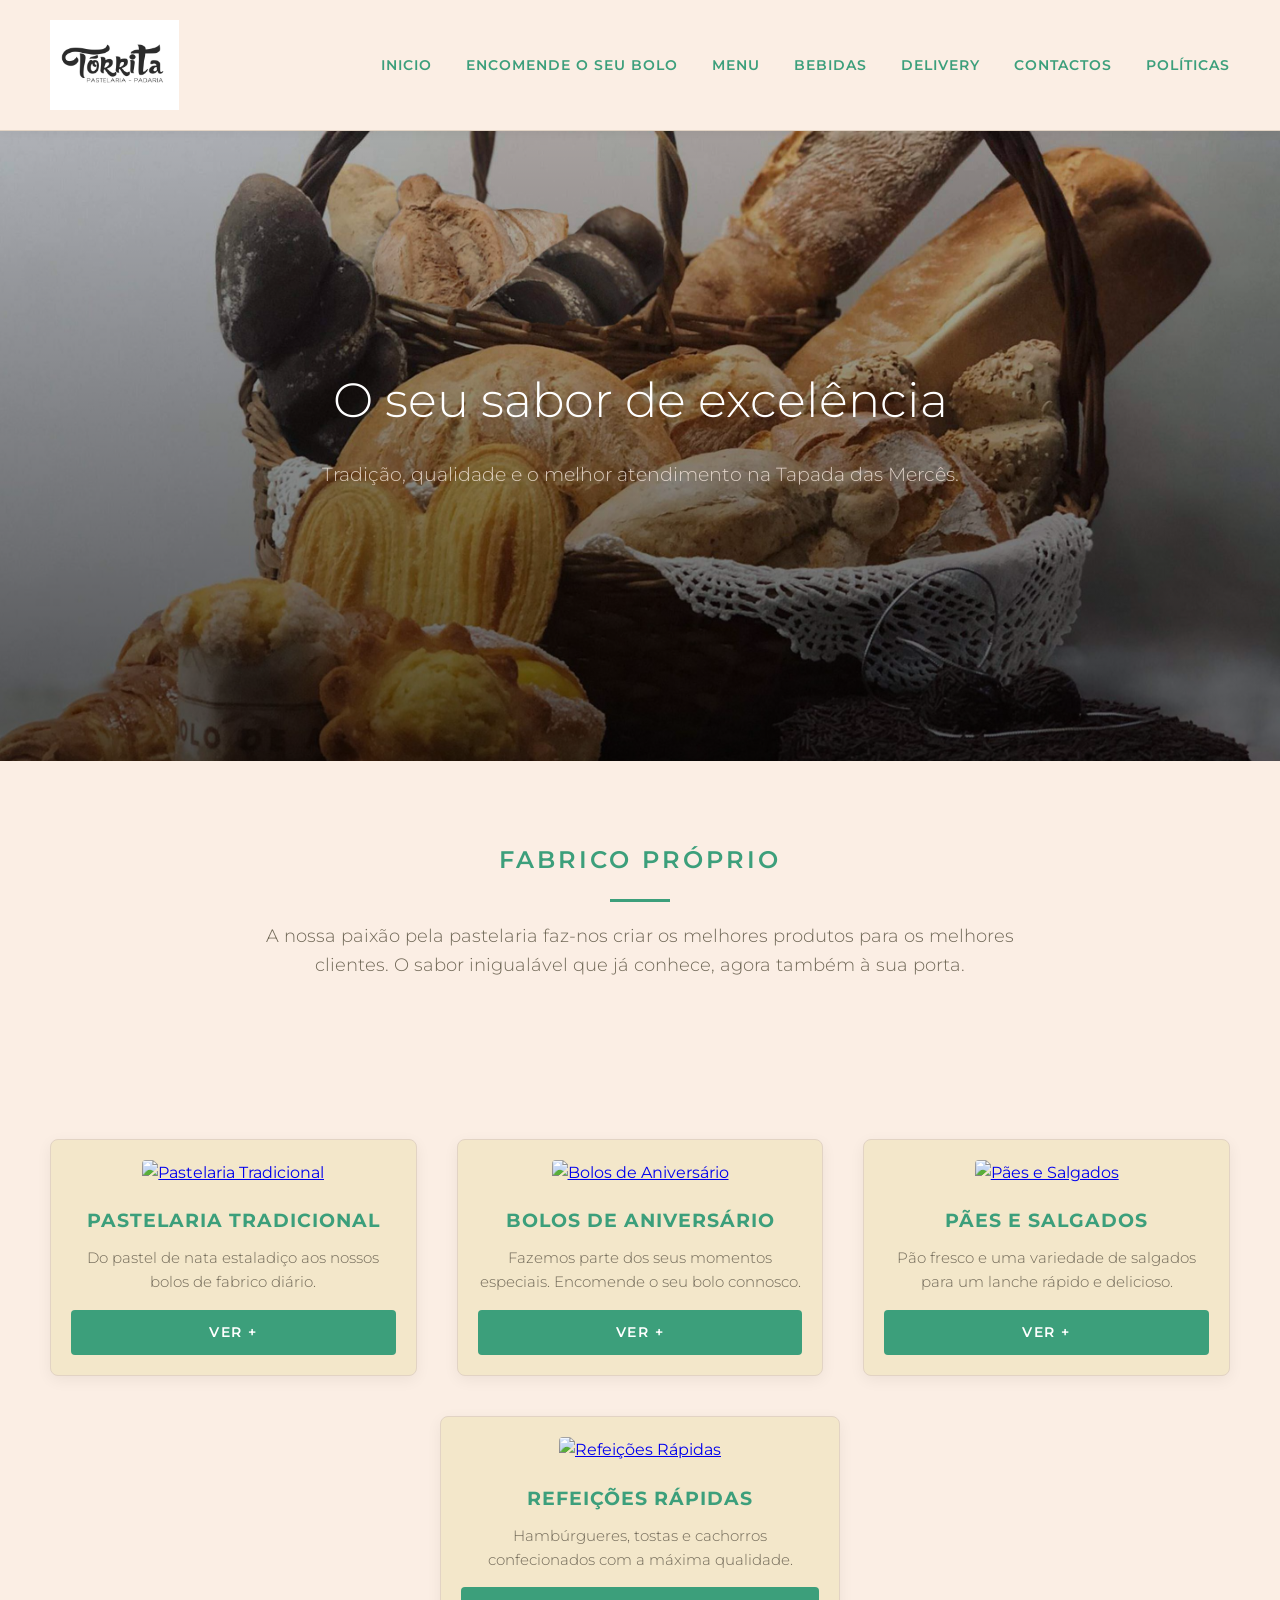
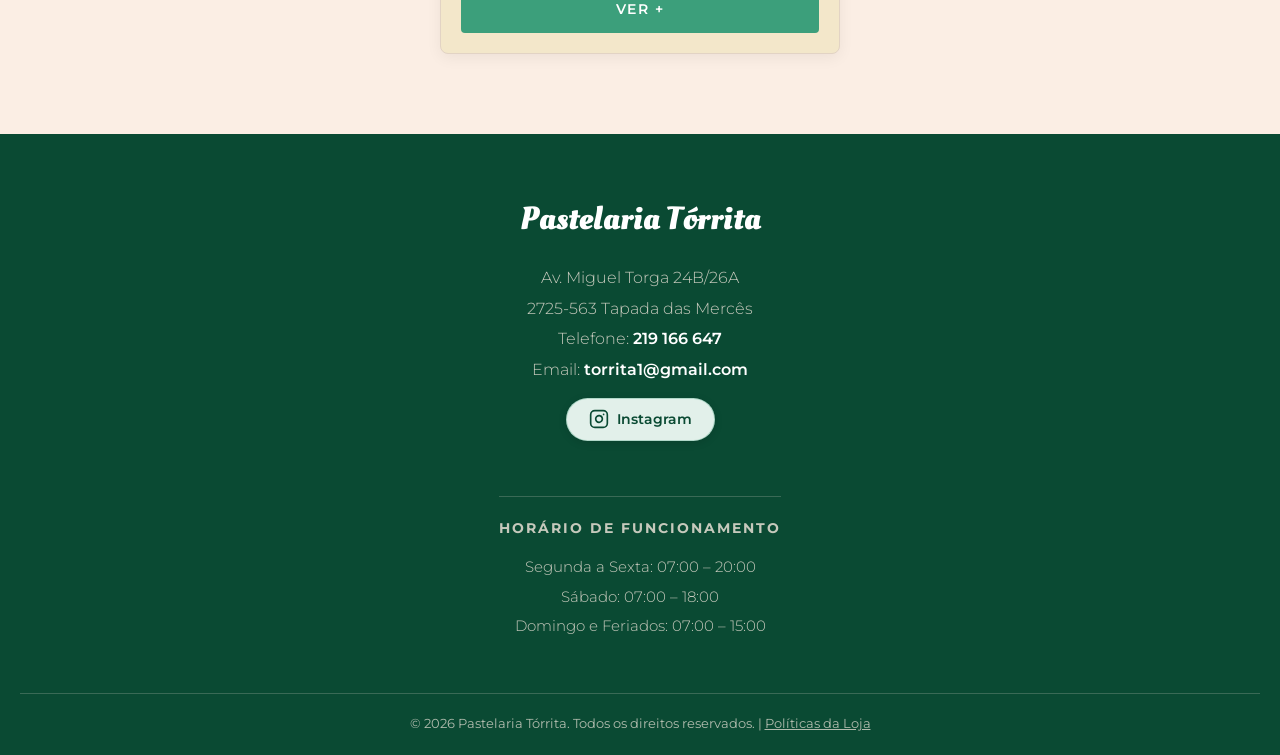
==== commit a5f624a8: "alteraçoes delivery politicas pagina inicial e pagamento" ====
--- a/index.html
+++ b/index.html
@@ -29,7 +29,9 @@
             <a href="encomendas.html">Encomende o seu bolo</a>
             <a href="cardapio.html">Menu</a>
             <a href="menu.html">Bebidas</a>
+            <a href="delivery.html">Delivery</a>
             <a href="#contactos">Contactos</a>
+            <a href="politicas.html">Políticas</a>
         </nav>
     </header>
 
@@ -37,19 +39,6 @@
         <div class="hero-conteudo">
             <h1>O seu sabor de excelência</h1>
             <p>Tradição, qualidade e o melhor atendimento na Tapada das Mercês.</p>
-
-            <div class="botoes-delivery">
-                <a href="https://www.ubereats.com/pt/store/pastelaria-padaria-torrita/G1wC9cZISre5-AcK1CgDOg?srsltid=AfmBOorYlyfHIa5VxsW9jKKwCsjYMrcTE-oLIujz5b46omeE6TS4y0gM"
-                    target="_blank" class="botao-principal">Pedir na Uber Eats</a>
-                <a href="https://food.bolt.eu/pt-pt/386-lisbon/p/23383-torrita/" target="_blank"
-                    class="botao-principal">Pedir na Bolt Food</a>
-                <a href="https://glovoapp.com/pt/pt/lisboa/stores/torrita-lis" target="_blank"
-                    class="botao-principal">Pedir na Glovo</a>
-            </div>
-            <div class="botao-secundario-container">
-                <a href="https://www.toogoodtogo.com/pt/find/algueirao-memmartins/pastelariatorrita/bakedgoods/pastelaria-291993"
-                    target="_blank" class="botao-secundario">Reservar na Too Good To Go</a>
-            </div>
         </div>
     </section>
 
@@ -107,8 +96,10 @@
             <p>Telefone: <a href="tel:219166647">219 166 647</a></p>
             <p>Email: <a href="mailto:torrita1@gmail.com">torrita1@gmail.com</a></p>
             <div class="redes-sociais-rodape">
-                <a href="https://www.instagram.com/torrita1/" target="_blank" rel="noopener noreferrer" class="link-instagram-rodape" aria-label="Siga-nos no Instagram">
-                    <svg width="20" height="20" viewBox="0 0 24 24" fill="none" stroke="currentColor" stroke-width="2" stroke-linecap="round" stroke-linejoin="round">
+                <a href="https://www.instagram.com/torrita1/" target="_blank" rel="noopener noreferrer"
+                    class="link-instagram-rodape" aria-label="Siga-nos no Instagram">
+                    <svg width="20" height="20" viewBox="0 0 24 24" fill="none" stroke="currentColor" stroke-width="2"
+                        stroke-linecap="round" stroke-linejoin="round">
                         <rect x="2" y="2" width="20" height="20" rx="5" ry="5"></rect>
                         <path d="M16 11.37A4 4 0 1 1 12.63 8 4 4 0 0 1 16 11.37z"></path>
                         <line x1="17.5" y1="6.5" x2="17.51" y2="6.5"></line>
@@ -125,7 +116,8 @@
             </div>
         </div>
         <div class="direitos">
-            <p>&copy; 2026 Pastelaria Tórrita. Todos os direitos reservados.</p>
+            <p>&copy; 2026 Pastelaria Tórrita. Todos os direitos reservados. | <a href="politicas.html"
+                    style="color: inherit; text-decoration: underline;">Políticas da Loja</a></p>
         </div>
     </footer>
 
--- a/style.css
+++ b/style.css
@@ -738,7 +738,7 @@
 
 .container-botao-inspiracao {
     text-align: center;
-    margin-bottom: 35px;
+    margin-bottom: 15px;
 }
 
 .botao-inspiracao {
@@ -760,6 +760,36 @@
 .botao-inspiracao:hover {
     background-color: var(--color-primary);
     color: #fff;
+}
+
+.container-veja-politicas {
+    text-align: center;
+    margin-bottom: 35px;
+}
+
+.botao-politicas {
+    display: inline-flex;
+    align-items: center;
+    justify-content: center;
+    gap: 8px;
+    text-decoration: none;
+    background-color: rgba(46, 89, 69, 0.07);
+    color: var(--color-primary);
+    padding: 10px 22px;
+    font-family: 'Montserrat', sans-serif;
+    font-size: 0.82rem;
+    font-weight: 600;
+    border: 1.5px solid rgba(46, 89, 69, 0.4);
+    border-radius: 50px;
+    transition: all 0.3s ease;
+}
+
+.botao-politicas:hover {
+    background-color: var(--color-primary);
+    color: #fff;
+    border-color: var(--color-primary);
+    transform: translateY(-2px);
+    box-shadow: 0 4px 12px rgba(46, 89, 69, 0.15);
 }
 
 #detalhes-bolo {
@@ -1194,6 +1224,339 @@
     background-color: var(--color-primary-dark);
     color: #fff !important;
     transform: translateY(-2px);
+}
+
+/* ============================================== */
+/* --- Página de Políticas da Loja --- */
+/* ============================================== */
+.seccao-politicas {
+    padding: 120px 20px 80px 20px;
+    background-color: var(--bg-main);
+    min-height: 80vh;
+}
+
+.container-politicas {
+    max-width: 900px;
+    margin: 0 auto;
+}
+
+.container-politicas h2 {
+    text-align: center;
+    font-size: 2rem;
+    letter-spacing: 2px;
+    text-transform: uppercase;
+    font-weight: 400;
+    color: var(--color-primary);
+}
+
+.descricao-politicas {
+    text-align: center;
+    color: var(--color-text-muted);
+    margin-bottom: 40px;
+    font-size: 1.05rem;
+    line-height: 1.6;
+}
+
+.grid-politicas {
+    display: flex;
+    flex-direction: column;
+    gap: 25px;
+}
+
+.cartao-politica {
+    background-color: var(--bg-card);
+    border: 1px solid var(--border-color);
+    border-radius: 8px;
+    padding: 25px 30px;
+    box-shadow: 0 4px 15px rgba(0, 0, 0, 0.04);
+    transition: transform 0.3s ease, box-shadow 0.3s ease, border-color 0.3s ease;
+}
+
+.cartao-politica:hover {
+    transform: translateY(-2px);
+    border-color: var(--color-primary);
+    box-shadow: 0 8px 25px rgba(0, 0, 0, 0.08);
+}
+
+.cabecalho-cartao-politica {
+    display: flex;
+    align-items: center;
+    gap: 15px;
+    margin-bottom: 15px;
+    padding-bottom: 12px;
+    border-bottom: 1px solid var(--border-color);
+}
+
+.icone-politica {
+    display: flex;
+    align-items: center;
+    justify-content: center;
+    width: 44px;
+    height: 44px;
+    background-color: var(--color-primary-light);
+    color: var(--color-primary-dark);
+    border-radius: 50%;
+    flex-shrink: 0;
+}
+
+.cabecalho-cartao-politica h3 {
+    font-size: 1.2rem;
+    font-weight: 600;
+    text-transform: uppercase;
+    letter-spacing: 1px;
+    color: var(--color-primary-dark);
+    margin: 0;
+}
+
+.lista-politica {
+    list-style: none;
+    padding: 0;
+    margin: 0;
+    display: flex;
+    flex-direction: column;
+    gap: 12px;
+}
+
+.lista-politica li {
+    position: relative;
+    padding-left: 24px;
+    font-size: 0.95rem;
+    color: var(--color-text-main);
+    line-height: 1.6;
+}
+
+.lista-politica li::before {
+    content: "•";
+    position: absolute;
+    left: 6px;
+    top: -2px;
+    color: var(--color-primary);
+    font-size: 1.4rem;
+    line-height: 1;
+}
+
+.caixa-conclusao-politicas {
+    margin-top: 45px;
+    background-color: var(--bg-alt);
+    border: 1px solid var(--border-color);
+    border-left: 4px solid var(--color-primary);
+    border-radius: 8px;
+    padding: 25px 30px;
+    text-align: center;
+}
+
+.caixa-conclusao-politicas p {
+    font-size: 0.98rem;
+    color: var(--color-text-main);
+    line-height: 1.6;
+}
+
+/* ============================================== */
+/* --- Secção Delivery --- */
+/* ============================================== */
+.seccao-delivery {
+    padding: 120px 20px 80px 20px;
+    background-color: var(--bg-main);
+    min-height: 80vh;
+}
+
+.container-delivery {
+    max-width: 1100px;
+    margin: 0 auto;
+}
+
+.container-delivery h2 {
+    font-family: 'Montserrat', sans-serif;
+    font-size: 2.2rem;
+    font-weight: 700;
+    color: var(--color-primary);
+    text-align: center;
+    text-transform: uppercase;
+    letter-spacing: 1px;
+}
+
+.descricao-delivery {
+    text-align: center;
+    max-width: 700px;
+    margin: 20px auto 45px auto;
+    font-size: 1.05rem;
+    color: var(--color-text-muted);
+    line-height: 1.6;
+}
+
+.grid-delivery {
+    display: grid;
+    grid-template-columns: repeat(auto-fit, minmax(280px, 1fr));
+    gap: 30px;
+    margin-bottom: 50px;
+}
+
+.cartao-delivery {
+    background-color: var(--bg-card);
+    border: 1px solid var(--border-color);
+    border-radius: 14px;
+    padding: 0;
+    overflow: hidden;
+    display: flex;
+    flex-direction: column;
+    transition: all 0.35s ease;
+    box-shadow: 0 4px 15px rgba(0, 0, 0, 0.04);
+}
+
+.cartao-delivery:hover {
+    transform: translateY(-6px);
+    box-shadow: 0 14px 35px rgba(0, 0, 0, 0.1);
+}
+
+.topo-cartao-delivery {
+    width: 100%;
+    height: 180px;
+    position: relative;
+    overflow: hidden;
+    background-color: #f4f6f8;
+    display: flex;
+    align-items: center;
+    justify-content: center;
+}
+
+.cartao-delivery.uber-eats .topo-cartao-delivery {
+    background: linear-gradient(135deg, #111111 0%, #06C167 100%);
+}
+
+.cartao-delivery.bolt-food .topo-cartao-delivery {
+    background: linear-gradient(135deg, #288f54 0%, #34B46B 100%);
+}
+
+.cartao-delivery.glovo .topo-cartao-delivery {
+    background: linear-gradient(135deg, #e09b0d 0%, #FFC244 100%);
+}
+
+.imagem-fundo-plataforma {
+    width: 100%;
+    height: 100%;
+    object-fit: contain;
+    padding: 25px;
+    transition: transform 0.4s ease;
+}
+
+.cartao-delivery:hover .imagem-fundo-plataforma {
+    transform: scale(1.08);
+}
+
+.conteudo-cartao-delivery {
+    padding: 25px 22px;
+    flex: 1;
+    display: flex;
+    flex-direction: column;
+    align-items: center;
+    justify-content: space-between;
+    text-align: center;
+}
+
+.cartao-delivery h3 {
+    font-family: 'Montserrat', sans-serif;
+    font-size: 1.4rem;
+    font-weight: 700;
+    color: var(--color-primary-dark);
+    margin-bottom: 12px;
+}
+
+.cartao-delivery p {
+    font-size: 0.95rem;
+    color: var(--color-text-main);
+    line-height: 1.5;
+    margin-bottom: 25px;
+    flex-grow: 1;
+}
+
+.btn-plataforma {
+    display: inline-block;
+    width: 100%;
+    padding: 12px 20px;
+    border-radius: 6px;
+    font-family: 'Montserrat', sans-serif;
+    font-weight: 600;
+    font-size: 0.9rem;
+    text-decoration: none;
+    text-align: center;
+    transition: all 0.3s ease;
+}
+
+.btn-ubereats {
+    background-color: #06C167;
+    color: #ffffff;
+}
+
+.btn-ubereats:hover {
+    background-color: #05a256;
+    color: #ffffff;
+    box-shadow: 0 4px 12px rgba(6, 193, 103, 0.3);
+}
+
+.btn-bolt {
+    background-color: #34B46B;
+    color: #ffffff;
+}
+
+.btn-bolt:hover {
+    background-color: #2b995a;
+    color: #ffffff;
+    box-shadow: 0 4px 12px rgba(52, 180, 107, 0.3);
+}
+
+.btn-glovo {
+    background-color: #FFC244;
+    color: #333333;
+}
+
+.btn-glovo:hover {
+    background-color: #e6ab35;
+    color: #111111;
+    box-shadow: 0 4px 12px rgba(255, 194, 68, 0.4);
+}
+
+.caixa-toogoodtogo {
+    background-color: #005B48;
+    color: #ffffff;
+    border-radius: 12px;
+    padding: 30px;
+    display: flex;
+    align-items: center;
+    justify-content: space-between;
+    gap: 20px;
+    box-shadow: 0 6px 20px rgba(0, 91, 72, 0.15);
+}
+
+.conteudo-toogoodtogo h4 {
+    font-family: 'Montserrat', sans-serif;
+    font-size: 1.25rem;
+    font-weight: 700;
+    margin-bottom: 6px;
+}
+
+.conteudo-toogoodtogo p {
+    font-size: 0.95rem;
+    opacity: 0.9;
+}
+
+.btn-toogoodtogo {
+    display: inline-block;
+    background-color: #ffffff;
+    color: #005B48;
+    padding: 12px 24px;
+    border-radius: 6px;
+    font-family: 'Montserrat', sans-serif;
+    font-weight: 700;
+    font-size: 0.88rem;
+    text-decoration: none;
+    white-space: nowrap;
+    transition: all 0.3s ease;
+}
+
+.btn-toogoodtogo:hover {
+    background-color: var(--bg-alt);
+    transform: translateY(-2px);
+    box-shadow: 0 4px 12px rgba(0, 0, 0, 0.2);
 }
 
 /* --- Media Queries Responsivas --- */
@@ -1417,4 +1780,37 @@
         flex-direction: column;
         gap: 20px;
     }
+
+    .seccao-politicas {
+        padding: 90px 15px 50px 15px;
+    }
+
+    .container-politicas h2 {
+        font-size: 1.5rem;
+    }
+
+    .cartao-politica {
+        padding: 20px 18px;
+    }
+
+    .caixa-conclusao-politicas {
+        padding: 20px 18px;
+    }
+
+    .seccao-delivery {
+        padding: 90px 15px 50px 15px;
+    }
+
+    .container-delivery h2 {
+        font-size: 1.5rem;
+    }
+
+    .caixa-toogoodtogo {
+        flex-direction: column;
+        text-align: center;
+    }
+
+    .btn-toogoodtogo {
+        width: 100%;
+    }
 }
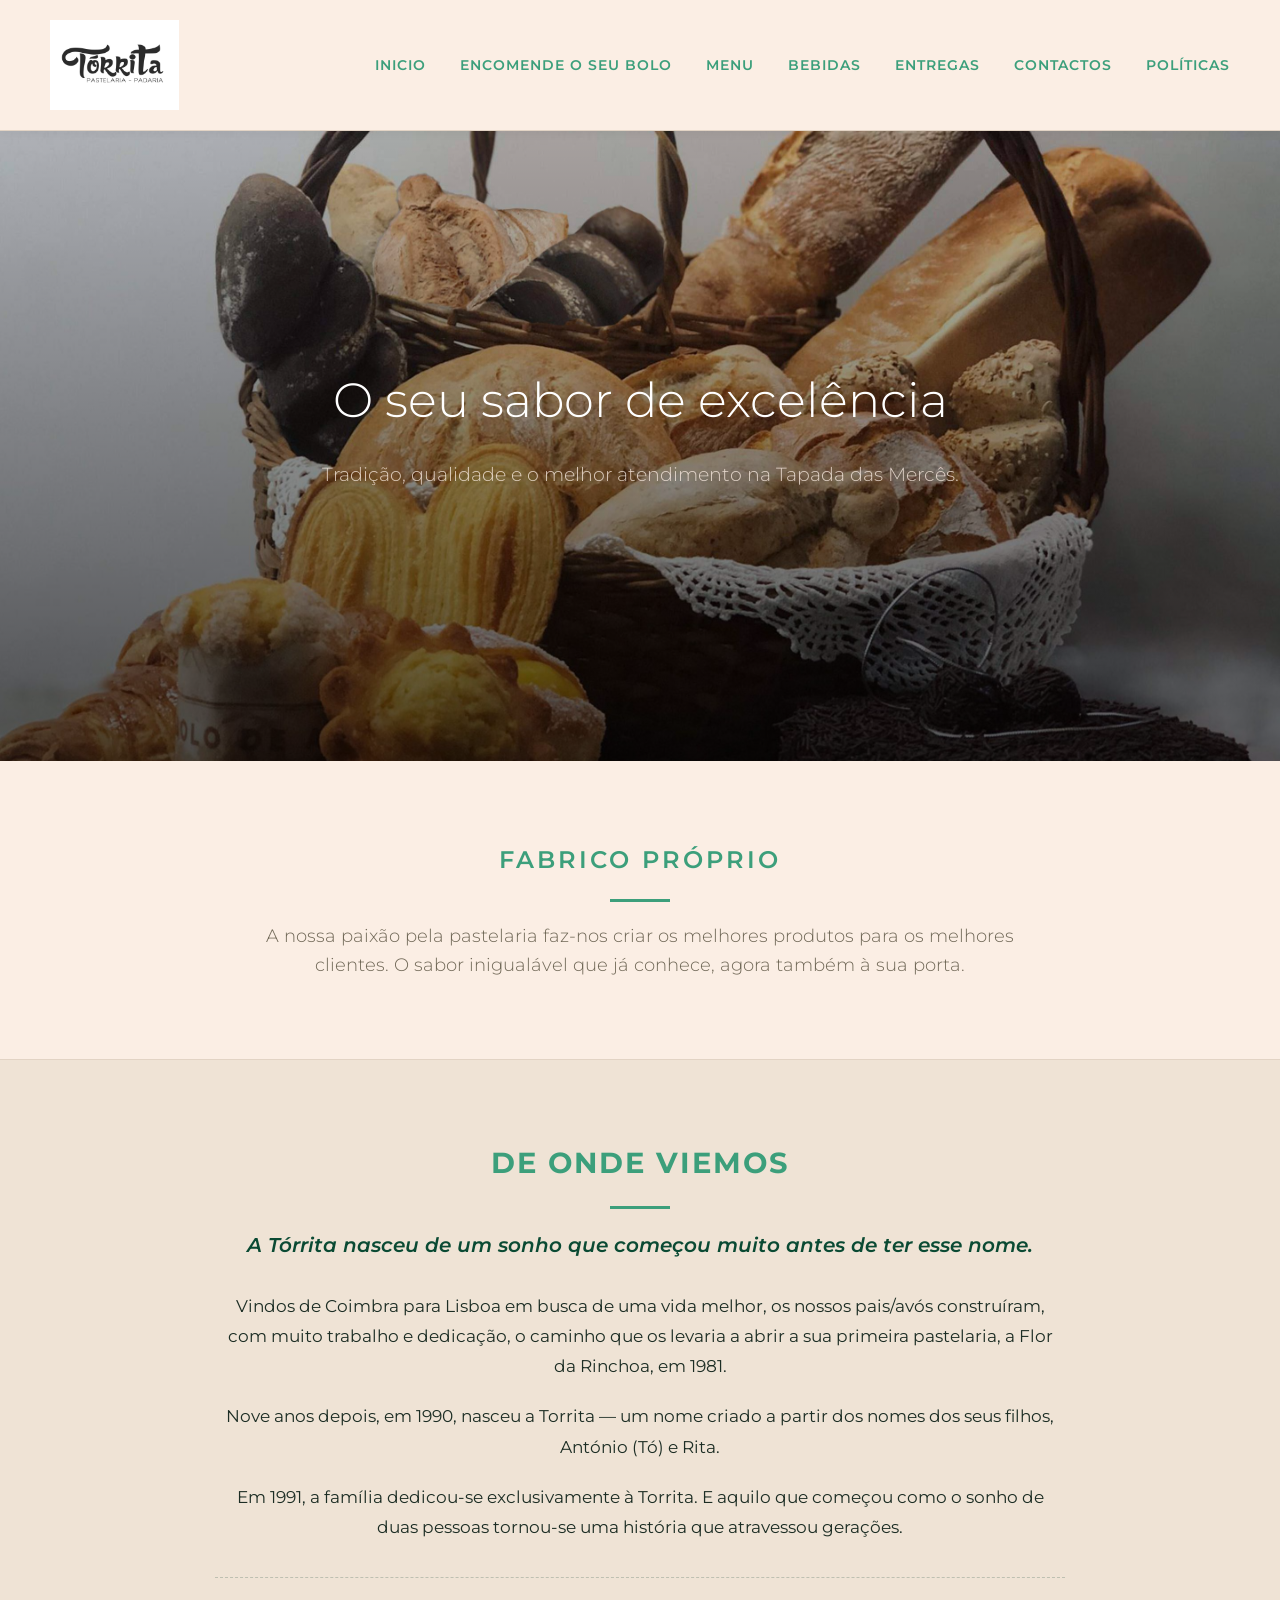
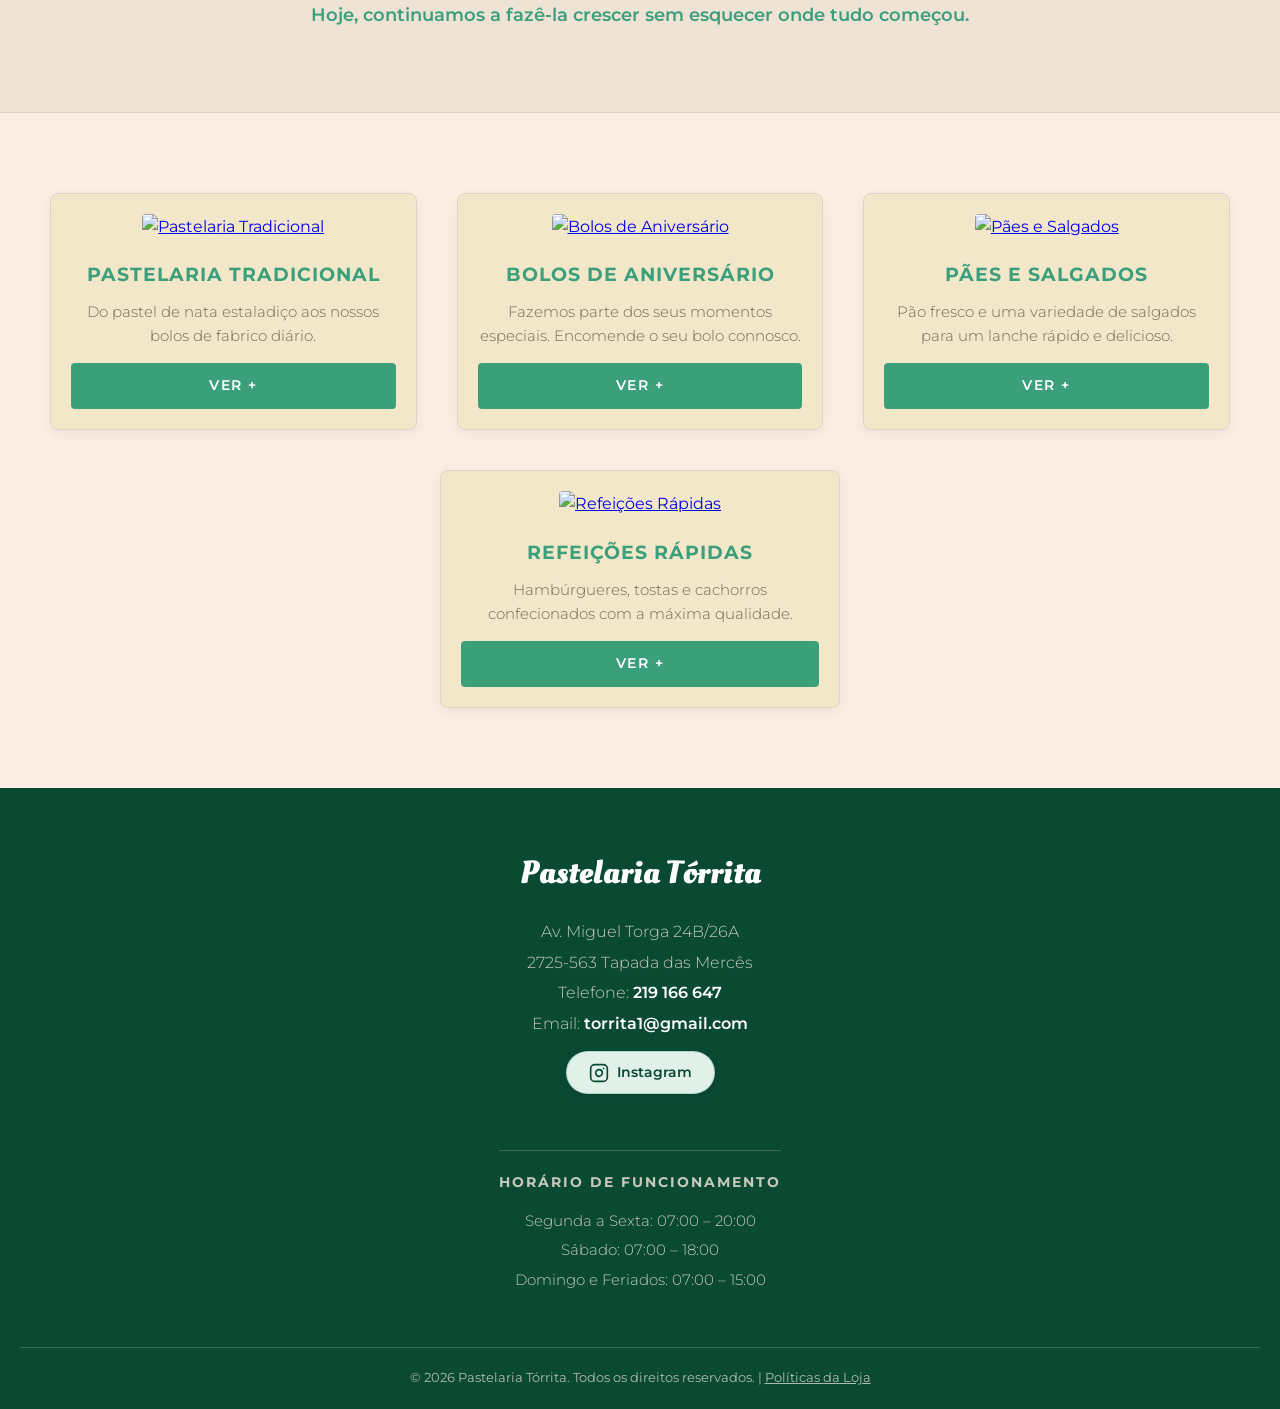
==== commit a306045b: "link do formulario + historia" ====
--- a/index.html
+++ b/index.html
@@ -29,7 +29,7 @@
             <a href="encomendas.html">Encomende o seu bolo</a>
             <a href="cardapio.html">Menu</a>
             <a href="menu.html">Bebidas</a>
-            <a href="delivery.html">Delivery</a>
+            <a href="delivery.html">Entregas</a>
             <a href="#contactos">Contactos</a>
             <a href="politicas.html">Políticas</a>
         </nav>
@@ -47,6 +47,20 @@
         <div class="linha-separadora"></div>
         <p>A nossa paixão pela pastelaria faz-nos criar os melhores produtos para os melhores clientes. O sabor
             inigualável que já conhece, agora também à sua porta.</p>
+    </section>
+
+    <section id="historia" class="seccao-historia">
+        <div class="container-historia">
+            <h2>De onde viemos</h2>
+            <div class="linha-separadora"></div>
+            <p class="texto-destaque-historia">A Tórrita nasceu de um sonho que começou muito antes de ter esse nome.</p>
+            <div class="conteudo-historia">
+                <p>Vindos de Coimbra para Lisboa em busca de uma vida melhor, os nossos pais/avós construíram, com muito trabalho e dedicação, o caminho que os levaria a abrir a sua primeira pastelaria, a Flor da Rinchoa, em 1981.</p>
+                <p>Nove anos depois, em 1990, nasceu a Torrita — um nome criado a partir dos nomes dos seus filhos, António (Tó) e Rita.</p>
+                <p>Em 1991, a família dedicou-se exclusivamente à Torrita. E aquilo que começou como o sonho de duas pessoas tornou-se uma história que atravessou gerações.</p>
+                <p class="mensagem-final-historia">Hoje, continuamos a fazê-la crescer sem esquecer onde tudo começou.</p>
+            </div>
+        </div>
     </section>
 
     <section id="especialidades" class="montra">
--- a/style.css
+++ b/style.css
@@ -233,6 +233,61 @@
     color: var(--color-text-muted);
 }
 
+/* --- Secção De Onde Viemos (História) --- */
+.seccao-historia {
+    padding: 80px 20px;
+    background-color: var(--bg-alt);
+    text-align: center;
+    border-top: 1px solid var(--border-color);
+    border-bottom: 1px solid var(--border-color);
+}
+
+.container-historia {
+    max-width: 850px;
+    margin: 0 auto;
+}
+
+.seccao-historia h2 {
+    font-size: 1.8rem;
+    font-weight: 700;
+    color: var(--color-primary);
+    text-transform: uppercase;
+    letter-spacing: 2px;
+}
+
+.texto-destaque-historia {
+    font-family: 'Montserrat', sans-serif;
+    font-size: 1.25rem;
+    font-weight: 600;
+    font-style: italic;
+    color: var(--color-primary-dark);
+    margin-bottom: 30px;
+    line-height: 1.6;
+}
+
+.conteudo-historia {
+    display: flex;
+    flex-direction: column;
+    gap: 20px;
+}
+
+.conteudo-historia p {
+    font-size: 1.05rem;
+    font-weight: 400;
+    color: var(--color-text-main);
+    line-height: 1.8;
+    margin: 0;
+}
+
+.mensagem-final-historia {
+    font-size: 1.15rem !important;
+    font-weight: 600 !important;
+    color: var(--color-primary) !important;
+    margin-top: 15px !important;
+    padding-top: 20px;
+    border-top: 1px dashed rgba(46, 89, 69, 0.25);
+}
+
 /* --- Montra / Grid de Bolos --- */
 .montra {
     display: flex;
@@ -1813,4 +1868,16 @@
     .btn-toogoodtogo {
         width: 100%;
     }
+
+    .seccao-historia {
+        padding: 50px 15px;
+    }
+
+    .seccao-historia h2 {
+        font-size: 1.4rem;
+    }
+
+    .texto-destaque-historia {
+        font-size: 1.1rem;
+    }
 }
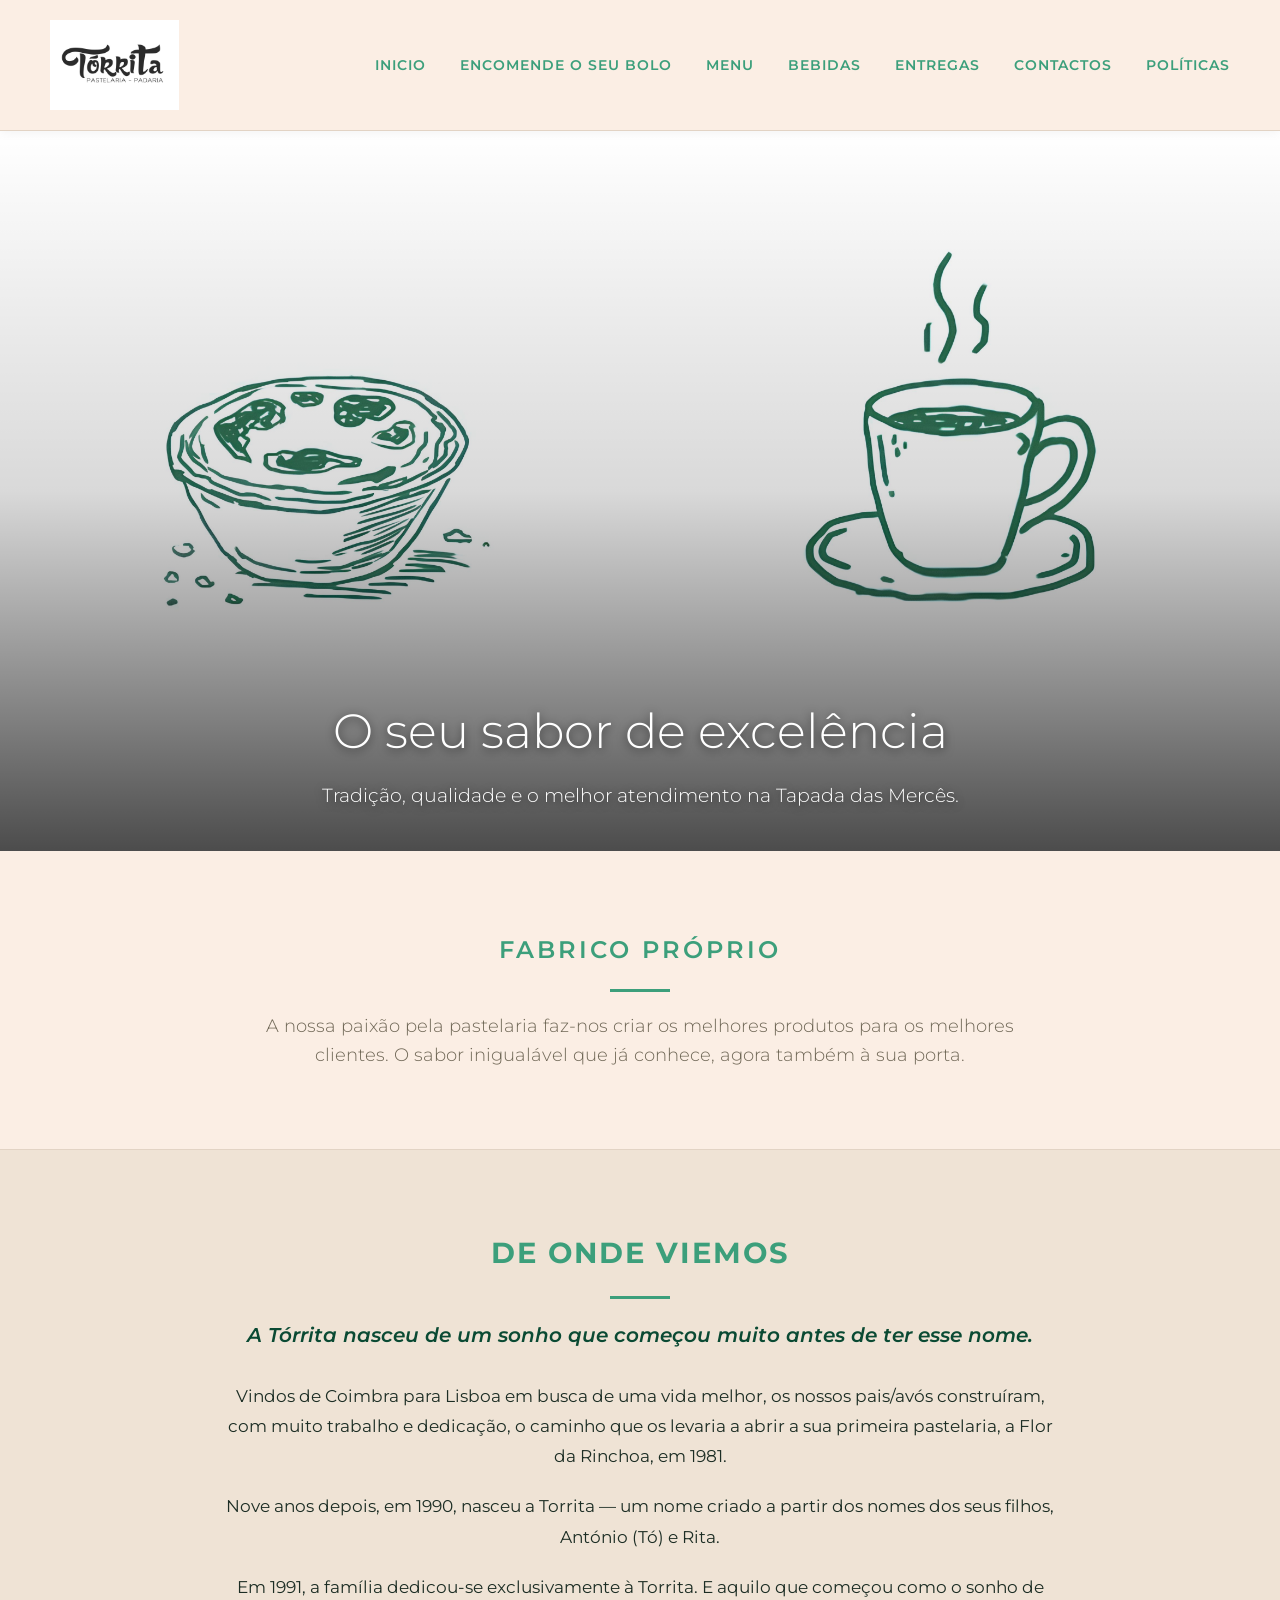
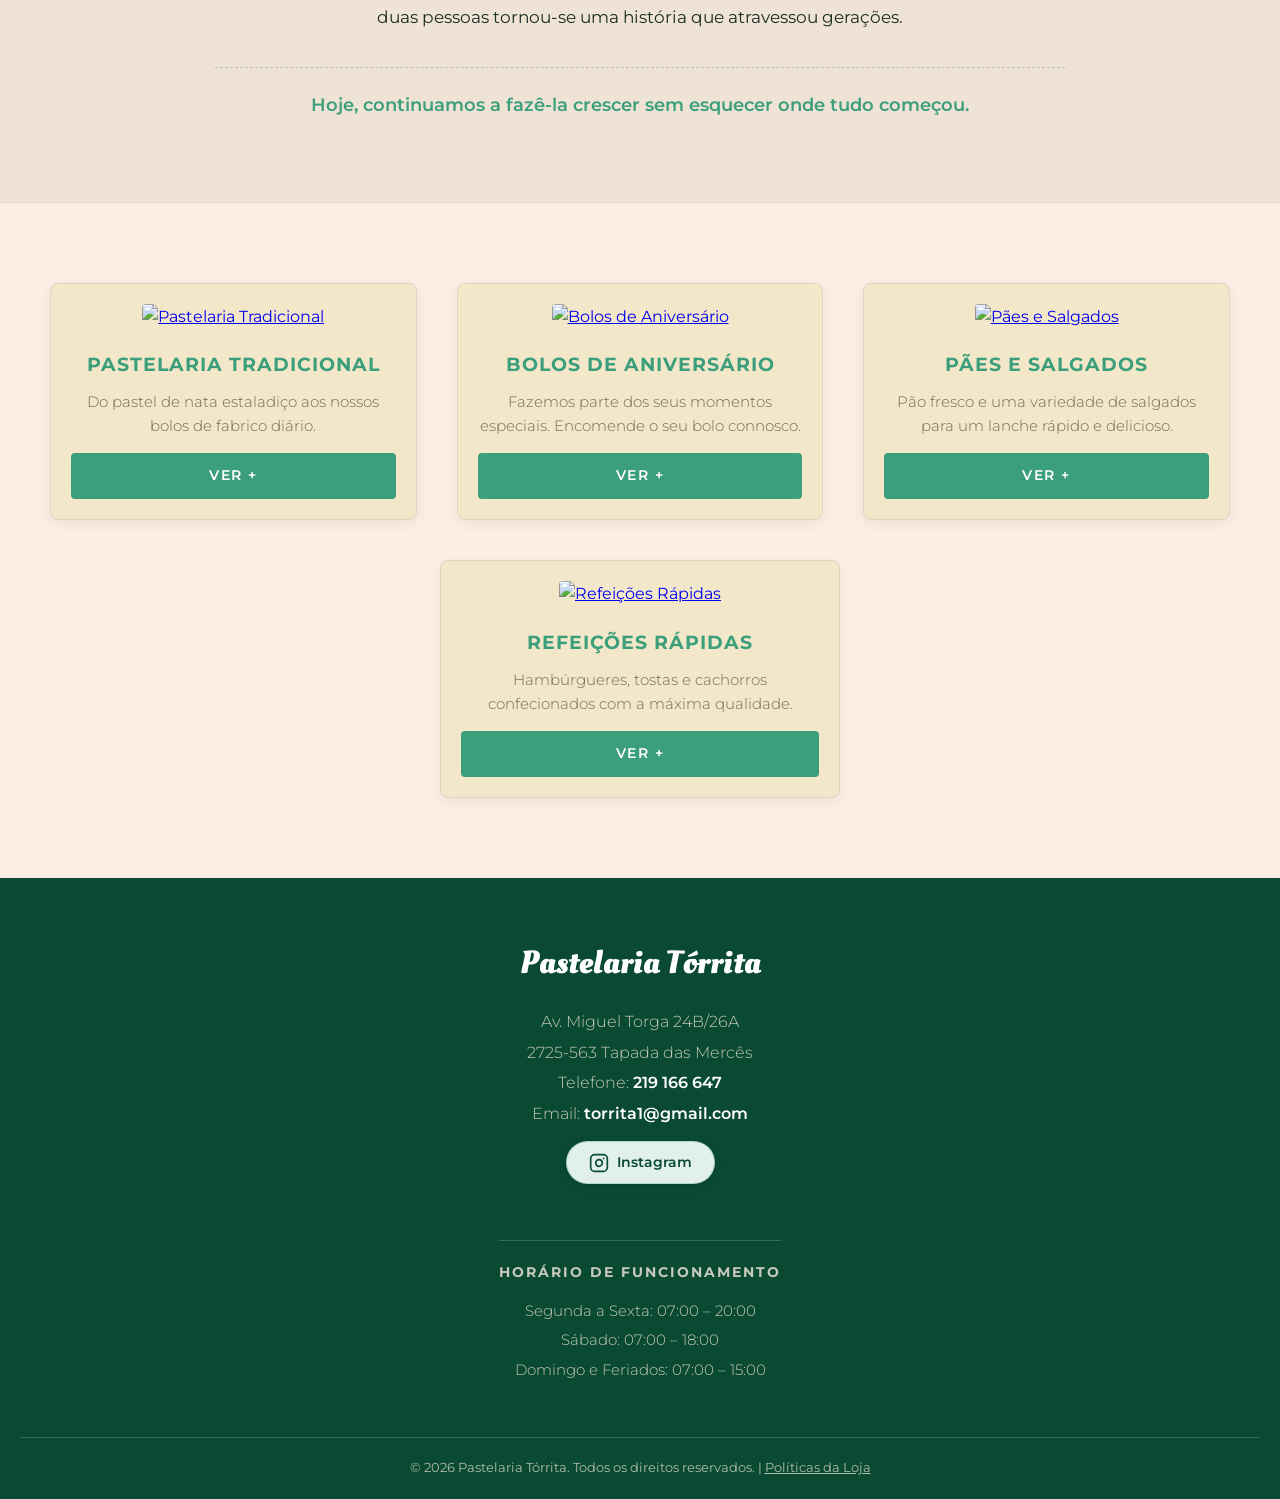
==== commit 2699a6c0: "imagens atualizadas + imagem principal" ====
--- a/index.html
+++ b/index.html
@@ -53,12 +53,18 @@
         <div class="container-historia">
             <h2>De onde viemos</h2>
             <div class="linha-separadora"></div>
-            <p class="texto-destaque-historia">A Tórrita nasceu de um sonho que começou muito antes de ter esse nome.</p>
+            <p class="texto-destaque-historia">A Tórrita nasceu de um sonho que começou muito antes de ter esse nome.
+            </p>
             <div class="conteudo-historia">
-                <p>Vindos de Coimbra para Lisboa em busca de uma vida melhor, os nossos pais/avós construíram, com muito trabalho e dedicação, o caminho que os levaria a abrir a sua primeira pastelaria, a Flor da Rinchoa, em 1981.</p>
-                <p>Nove anos depois, em 1990, nasceu a Torrita — um nome criado a partir dos nomes dos seus filhos, António (Tó) e Rita.</p>
-                <p>Em 1991, a família dedicou-se exclusivamente à Torrita. E aquilo que começou como o sonho de duas pessoas tornou-se uma história que atravessou gerações.</p>
-                <p class="mensagem-final-historia">Hoje, continuamos a fazê-la crescer sem esquecer onde tudo começou.</p>
+                <p>Vindos de Coimbra para Lisboa em busca de uma vida melhor, os nossos pais/avós construíram, com muito
+                    trabalho e dedicação, o caminho que os levaria a abrir a sua primeira pastelaria, a Flor da Rinchoa,
+                    em 1981.</p>
+                <p>Nove anos depois, em 1990, nasceu a Torrita — um nome criado a partir dos nomes dos seus filhos,
+                    António (Tó) e Rita.</p>
+                <p>Em 1991, a família dedicou-se exclusivamente à Torrita. E aquilo que começou como o sonho de duas
+                    pessoas tornou-se uma história que atravessou gerações.</p>
+                <p class="mensagem-final-historia">Hoje, continuamos a fazê-la crescer sem esquecer onde tudo começou.
+                </p>
             </div>
         </div>
     </section>
--- a/style.css
+++ b/style.css
@@ -121,28 +121,30 @@
 
 /* --- Hero Section (Imagem Grande de Fundo) --- */
 .hero {
-    background: linear-gradient(rgba(0, 0, 0, 0.25), rgba(0, 0, 0, 0.65)), url("fotos/cesto_pao.jpeg") center/cover;
-    height: 70vh;
+    background: linear-gradient(to top, rgba(0, 0, 0, 0.7) 0%, rgba(0, 0, 0, 0.15) 50%, rgba(0, 0, 0, 0) 100%), url("fotos/desenho.JPG") center/cover;
+    height: 80vh;
     display: flex;
     justify-content: center;
-    align-items: center;
-    text-align: center;
-    color: #fff;
-    padding: 0 20px;
+    align-items: flex-end;
+    text-align: center;
+    color: #fff;
+    padding: 0 20px 20px 20px;
 }
 
 .hero-conteudo h1 {
     font-size: 3rem;
     font-weight: 300;
-    margin-bottom: 20px;
-    color: #fff;
+    margin-bottom: 10px;
+    color: #fff;
+    text-shadow: 0 2px 10px rgba(0, 0, 0, 0.6);
 }
 
 .hero-conteudo p {
     font-size: 1.2rem;
     font-weight: 300;
-    margin-bottom: 40px;
-    color: var(--bg-main);
+    margin-bottom: 20px;
+    color: #fff;
+    text-shadow: 0 2px 8px rgba(0, 0, 0, 0.6);
 }
 
 /* --- Contentor dos Botões Delivery --- */
@@ -179,7 +181,7 @@
 
 /* --- Contentor do Botão Secundário --- */
 .botao-secundario-container {
-    margin-top: 20px;
+    margin-top: 10px;
 }
 
 /* --- Botão Secundário (Too Good To Go) --- */
@@ -404,10 +406,10 @@
 
 .cartao-produto img {
     width: 100%;
-    height: 280px;
+    aspect-ratio: 4 / 3;
     object-fit: cover;
-    border-radius: 4px;
-    margin-bottom: 20px;
+    border-radius: 6px;
+    margin-bottom: 15px;
 }
 
 .info-produto h3 {
@@ -859,14 +861,14 @@
 /* ============================================== */
 
 .menu-hero {
-    background: linear-gradient(rgba(0, 0, 0, 0.4), rgba(0, 0, 0, 0.65)), url("fotos/cesto_pao.jpeg") center/cover no-repeat;
+    background: linear-gradient(to top, rgba(0, 0, 0, 0.65) 0%, rgba(0, 0, 0, 0.15) 50%, rgba(0, 0, 0, 0) 100%), url("fotos/desenho.JPG") center/cover no-repeat;
     min-height: 40vh;
     display: flex;
     justify-content: center;
-    align-items: center;
-    text-align: center;
-    color: #fff;
-    padding: 80px 20px 40px 20px;
+    align-items: flex-end;
+    text-align: center;
+    color: #fff;
+    padding: 80px 20px 35px 20px;
 }
 
 .menu-hero-conteudo h1 {
@@ -876,6 +878,7 @@
     letter-spacing: 4px;
     margin-bottom: 15px;
     color: #fff;
+    text-shadow: 0 2px 10px rgba(0, 0, 0, 0.6);
 }
 
 .menu-hero-conteudo p {
@@ -1184,8 +1187,15 @@
 }
 
 @keyframes popIn {
-    0% { transform: scale(0); opacity: 0; }
-    100% { transform: scale(1); opacity: 1; }
+    0% {
+        transform: scale(0);
+        opacity: 0;
+    }
+
+    100% {
+        transform: scale(1);
+        opacity: 1;
+    }
 }
 
 .cartao-agradecimento h1 {
@@ -1646,12 +1656,13 @@
     }
 
     .menu.ativo {
-        max-height: 320px;
+        max-height: 500px;
         opacity: 1;
         margin-top: 15px;
         padding-top: 10px;
-        padding-bottom: 10px;
+        padding-bottom: 20px;
         border-top: 1px solid var(--border-color);
+        overflow-y: auto;
     }
 
     .menu a {
@@ -1693,39 +1704,40 @@
 
     .hero {
         height: auto;
-        min-height: 80vh;
-        padding: 60px 15px;
+        min-height: 45vh;
+        padding: 40px 15px 15px 15px;
+        align-items: flex-end;
     }
 
     .hero-conteudo h1 {
-        font-size: 1.8rem;
+        font-size: 1.5rem;
+        margin-bottom: 8px;
+        line-height: 1.2;
+    }
+
+    .hero-conteudo p {
+        font-size: 0.9rem;
         margin-bottom: 15px;
-        line-height: 1.2;
-    }
-
-    .hero-conteudo p {
-        font-size: 1rem;
-        margin-bottom: 25px;
     }
 
     .botoes-delivery {
         flex-direction: column;
         width: 100%;
-        max-width: 320px;
+        max-width: 280px;
         margin: 0 auto;
-        gap: 12px;
+        gap: 8px;
     }
 
     .botao-principal {
         display: block;
         width: 100%;
-        padding: 14px 20px;
-        font-size: 0.85rem;
+        padding: 10px 15px;
+        font-size: 0.8rem;
         text-align: center;
     }
 
     .botao-secundario-container {
-        margin-top: 15px;
+        margin-top: 8px;
         width: 100%;
         max-width: 320px;
         margin-left: auto;
@@ -1783,7 +1795,7 @@
     }
 
     .cartao-produto img {
-        height: 240px;
+        aspect-ratio: 4 / 3;
     }
 
     .banner-instagram {
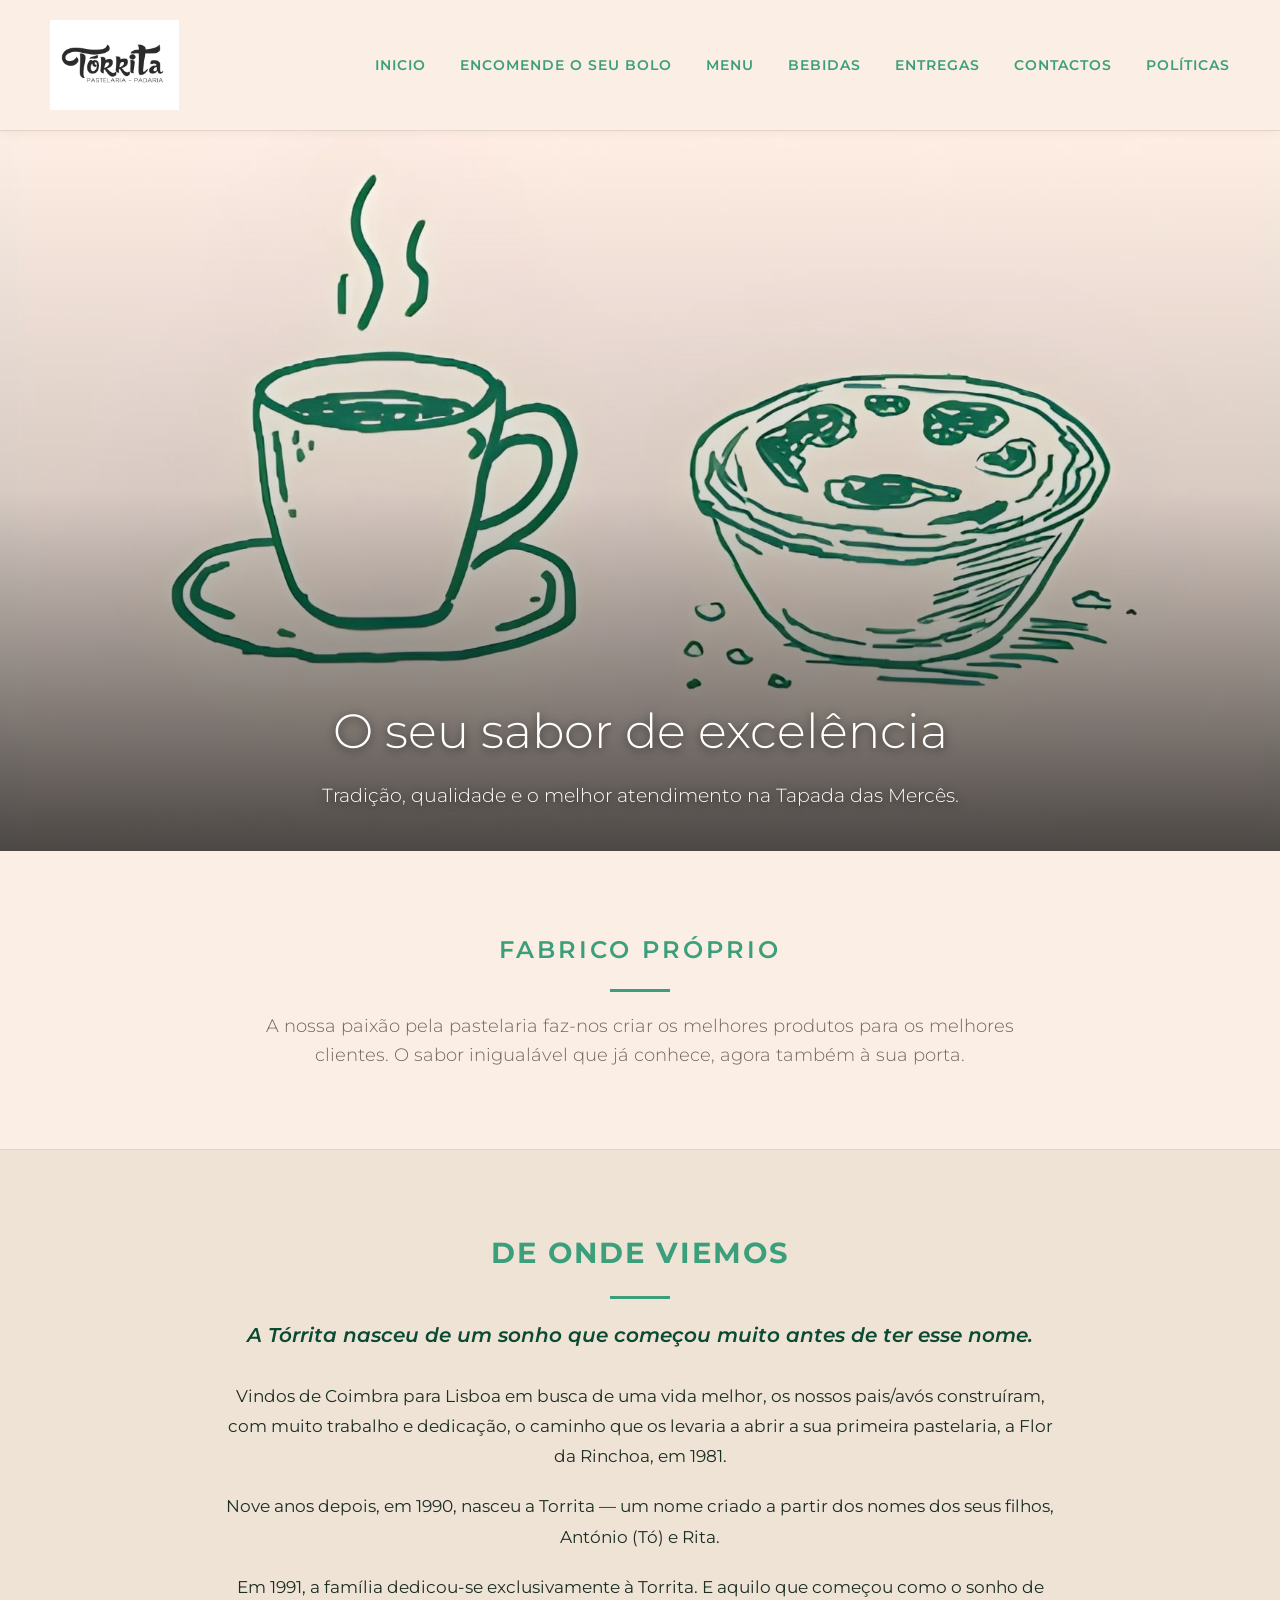
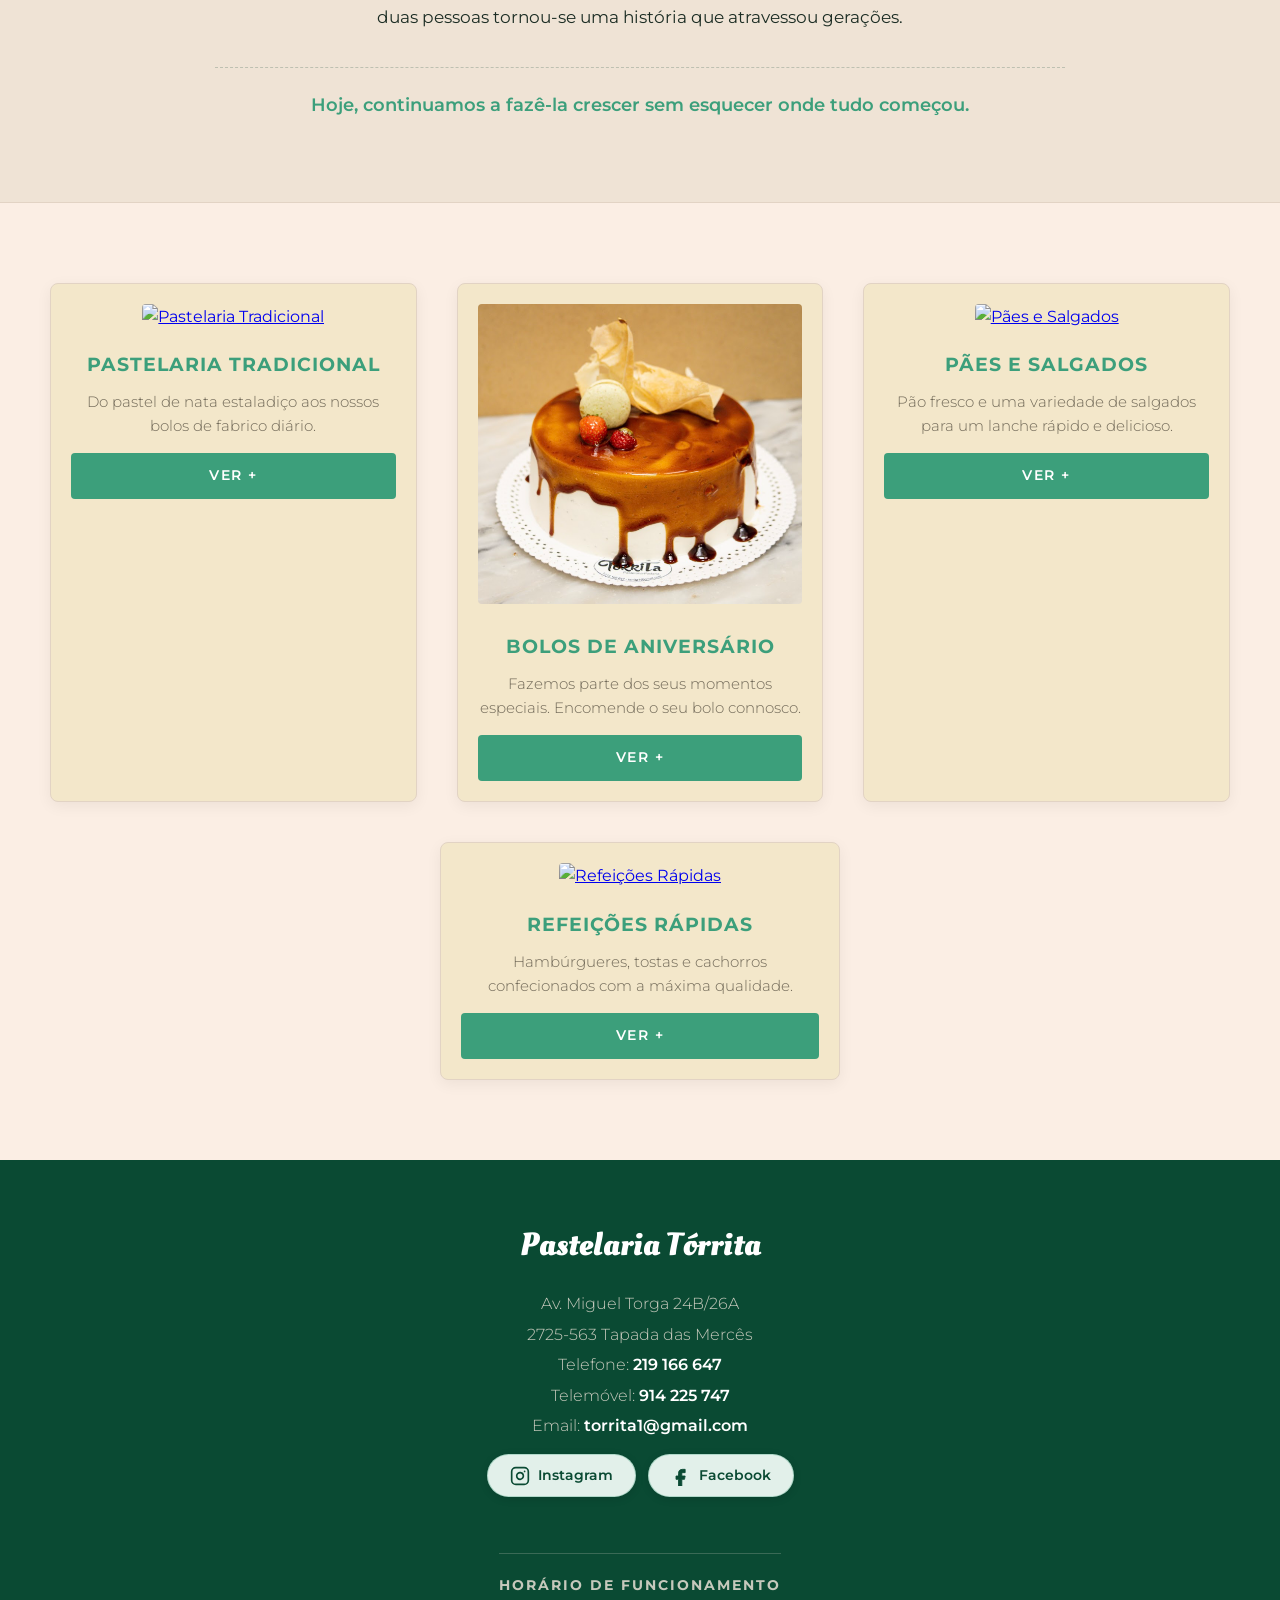
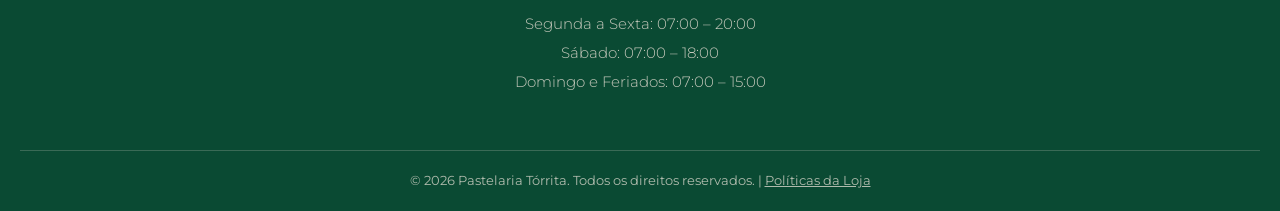
==== commit 050f3324: "ajustes todos feitos" ====
--- a/index.html
+++ b/index.html
@@ -81,8 +81,7 @@
         </div>
         <div class="item-montra">
             <a href="catalogo-bolos-aniversario.html">
-                <img src="https://cn-geo1.uber.com/image-proc/resize/eats/format=webp/width=550/height=440/quality=70/srcb64=aHR0cHM6Ly90Yi1zdGF0aWMudWJlci5jb20vcHJvZC9pbWFnZS1wcm9jL3Byb2Nlc3NlZF9pbWFnZXMvMTgzZmQyYTY2YWIxOWM4YmU3NDA4Mjg3NTU4NzNhNTAvYzY3ZmM2NWU5YjRlMTZhNTUzZWI3NTc0ZmJhMDkwZjEuanBlZw=="
-                    alt="Bolos de Aniversário">
+                <img src="fotos/picnic.jpeg.png" alt="Bolos de Aniversário">
             </a>
             <h3>Bolos de Aniversário</h3>
             <p>Fazemos parte dos seus momentos especiais. Encomende o seu bolo connosco.</p>
@@ -114,6 +113,7 @@
             <p>Av. Miguel Torga 24B/26A</p>
             <p>2725-563 Tapada das Mercês</p>
             <p>Telefone: <a href="tel:219166647">219 166 647</a></p>
+            <p>Telemóvel: <a href="tel:914225747">914 225 747</a></p>
             <p>Email: <a href="mailto:torrita1@gmail.com">torrita1@gmail.com</a></p>
             <div class="redes-sociais-rodape">
                 <a href="https://www.instagram.com/torrita1/" target="_blank" rel="noopener noreferrer"
@@ -126,6 +126,13 @@
                     </svg>
                     <span>Instagram</span>
                 </a>
+                <a href="https://www.facebook.com/profile.php?id=61569245280989&amp;locale=pt_PT" target="_blank" rel="noopener noreferrer"
+                    class="link-facebook-rodape" aria-label="Siga-nos no Facebook">
+                    <svg width="20" height="20" viewBox="0 0 24 24" fill="currentColor" aria-hidden="true">
+                        <path d="M14 8h3V4h-3c-3.3 0-5 1.7-5 5v3H6v4h3v8h4v-8h3.2l.8-4H13V9c0-.7.3-1 1-1z"></path>
+                    </svg>
+                    <span>Facebook</span>
+                </a>
             </div>
             <br>
             <div class="horario-detalhado">
--- a/style.css
+++ b/style.css
@@ -121,7 +121,7 @@
 
 /* --- Hero Section (Imagem Grande de Fundo) --- */
 .hero {
-    background: linear-gradient(to top, rgba(0, 0, 0, 0.7) 0%, rgba(0, 0, 0, 0.15) 50%, rgba(0, 0, 0, 0) 100%), url("fotos/desenho.JPG") center/cover;
+    background: linear-gradient(to top, rgba(0, 0, 0, 0.7) 0%, rgba(0, 0, 0, 0.15) 50%, rgba(0, 0, 0, 0) 100%), url("fotos/fundo.jpeg") center/cover;
     height: 80vh;
     display: flex;
     justify-content: center;
@@ -467,8 +467,18 @@
     margin-bottom: 30px;
 }
 
+.botoes-insta {
+    display: flex;
+    justify-content: center;
+    align-items: center;
+    gap: 16px;
+    flex-wrap: wrap;
+}
+
 .botao-insta {
-    display: inline-block;
+    display: inline-flex;
+    align-items: center;
+    justify-content: center;
     text-decoration: none;
     background-color: transparent;
     color: var(--color-primary);
@@ -511,7 +521,7 @@
 }
 
 .seccao-imagem-menu h2 {
-    font-size: 2rem;
+    font-size: 2.3rem;
     font-weight: 400;
     text-transform: uppercase;
     letter-spacing: 2px;
@@ -861,7 +871,7 @@
 /* ============================================== */
 
 .menu-hero {
-    background: linear-gradient(to top, rgba(0, 0, 0, 0.65) 0%, rgba(0, 0, 0, 0.15) 50%, rgba(0, 0, 0, 0) 100%), url("fotos/desenho.JPG") center/cover no-repeat;
+    background: linear-gradient(to top, rgba(0, 0, 0, 0.65) 0%, rgba(0, 0, 0, 0.15) 50%, rgba(0, 0, 0, 0) 100%), url("fotos/fundo.jpeg") center/cover no-repeat;
     min-height: 40vh;
     display: flex;
     justify-content: center;
@@ -1120,9 +1130,11 @@
     display: flex;
     justify-content: center;
     align-items: center;
-}
-
-.info-rodape a.link-instagram-rodape {
+    gap: 12px;
+}
+
+.info-rodape a.link-instagram-rodape,
+.info-rodape a.link-facebook-rodape {
     display: inline-flex;
     align-items: center;
     gap: 8px;
@@ -1138,14 +1150,16 @@
     box-shadow: 0 2px 8px rgba(0, 0, 0, 0.12);
 }
 
-.info-rodape a.link-instagram-rodape:hover {
+.info-rodape a.link-instagram-rodape:hover,
+.info-rodape a.link-facebook-rodape:hover {
     background-color: #ffffff;
     color: var(--color-primary-dark);
     transform: translateY(-2px);
     box-shadow: 0 5px 15px rgba(0, 0, 0, 0.2);
 }
 
-.info-rodape a.link-instagram-rodape svg {
+.info-rodape a.link-instagram-rodape svg,
+.info-rodape a.link-facebook-rodape svg {
     stroke: currentColor;
     flex-shrink: 0;
 }
@@ -1811,8 +1825,13 @@
         font-size: 0.85rem;
     }
 
+    .botoes-insta {
+        flex-direction: column;
+        gap: 12px;
+    }
+
     .botao-insta {
-        display: block;
+        display: inline-flex;
         width: 100%;
         max-width: 280px;
         margin: 0 auto;
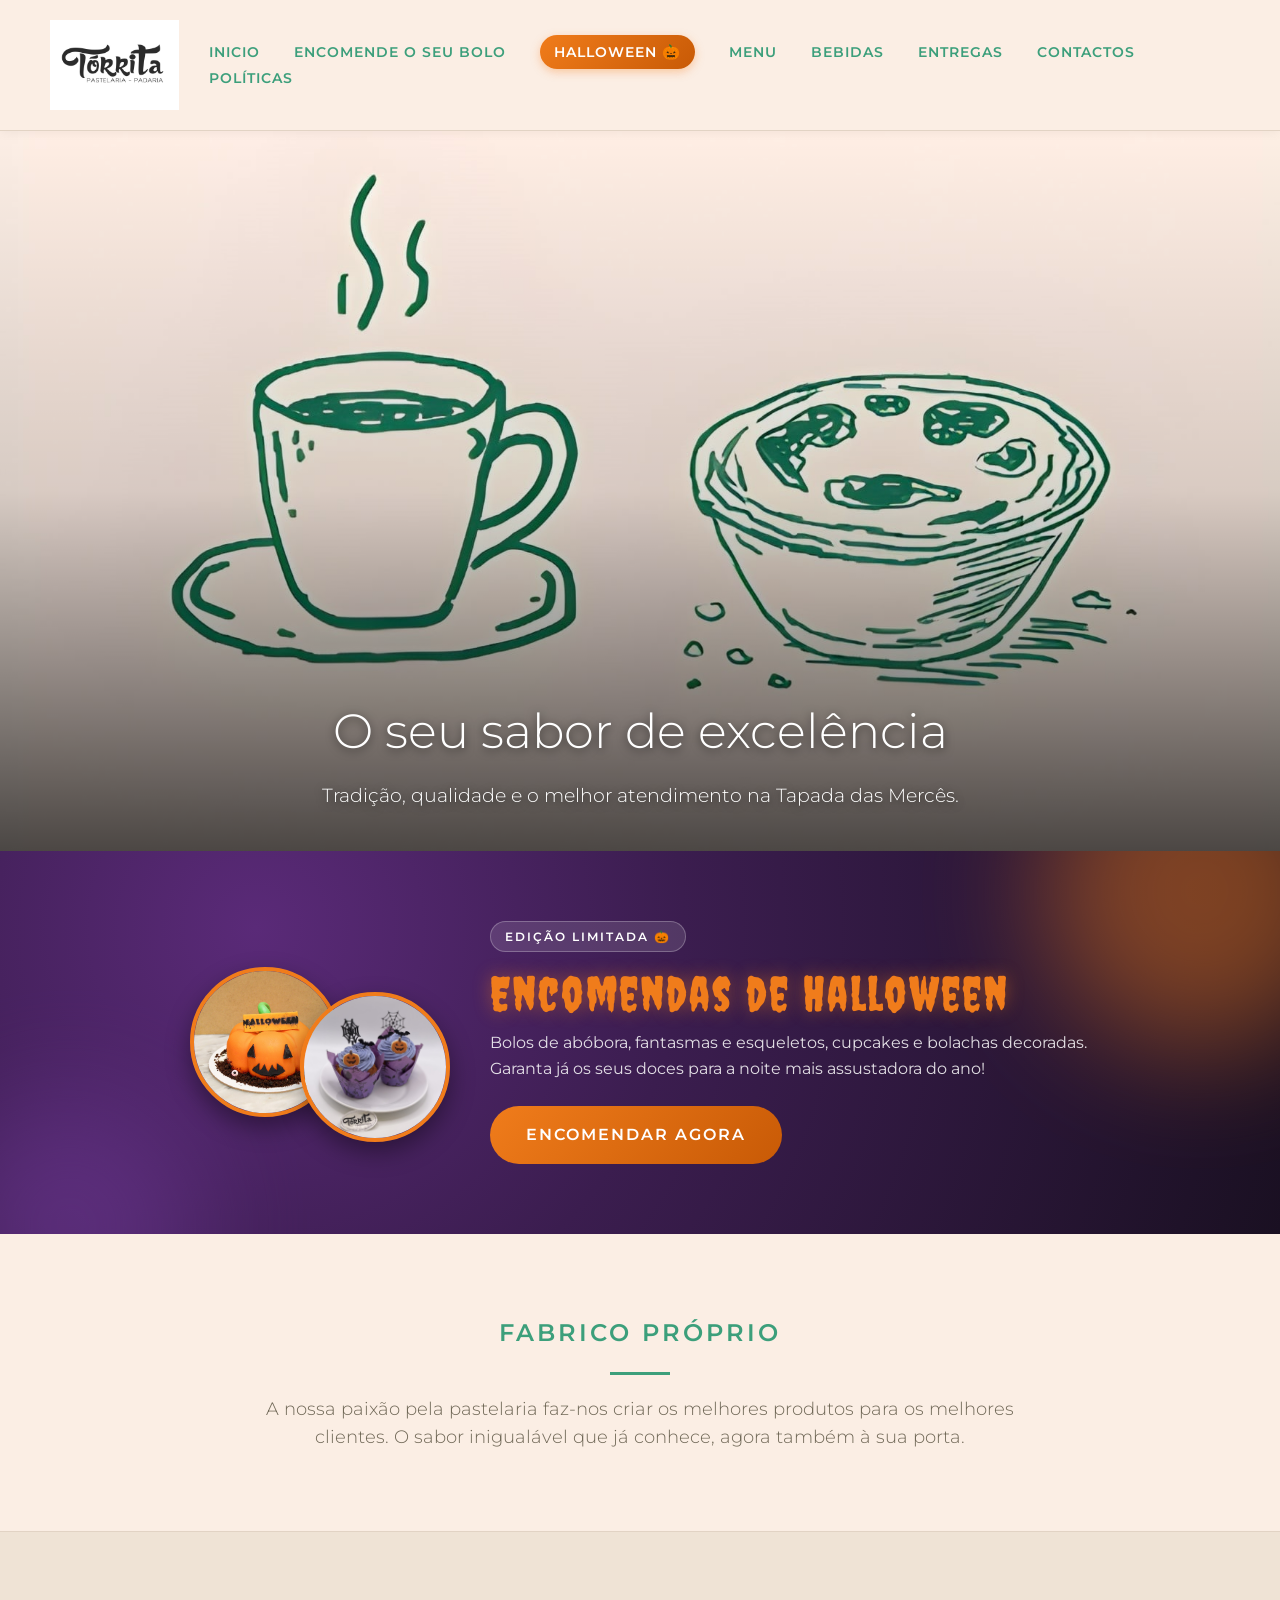
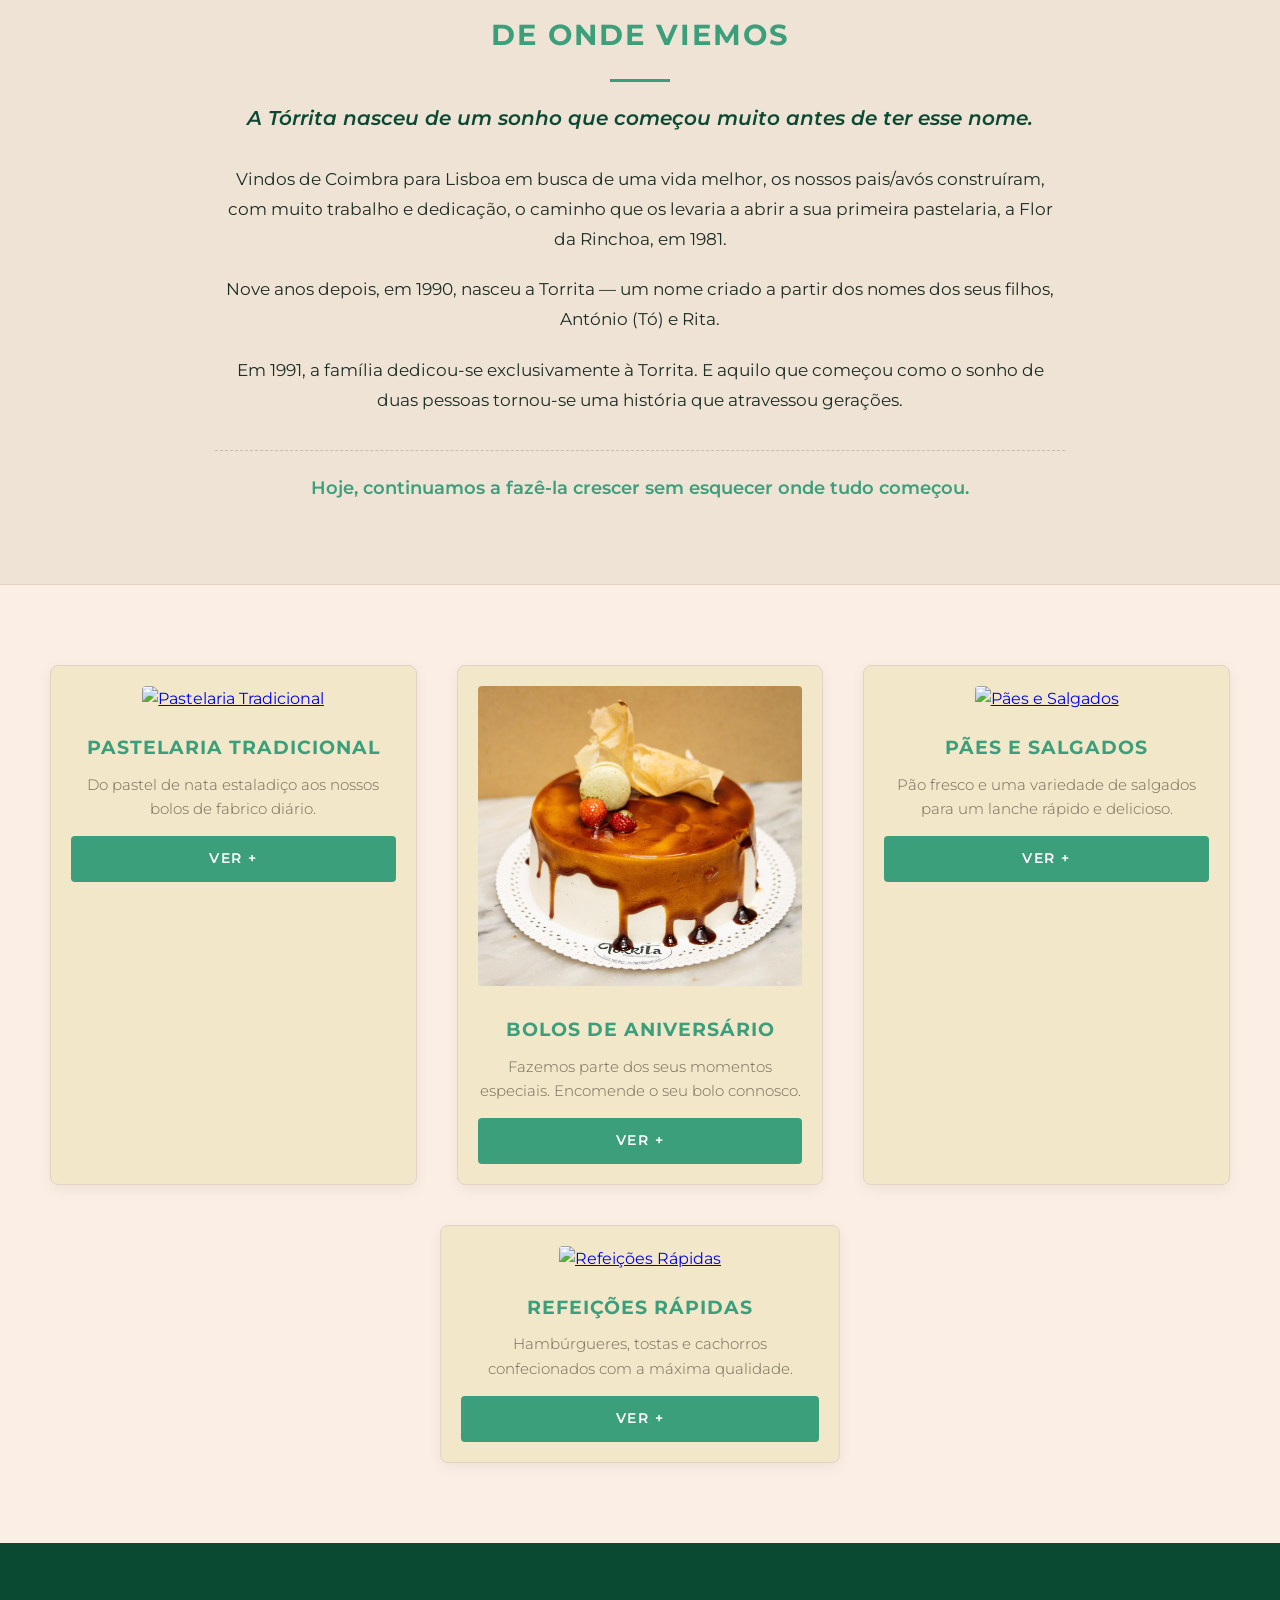
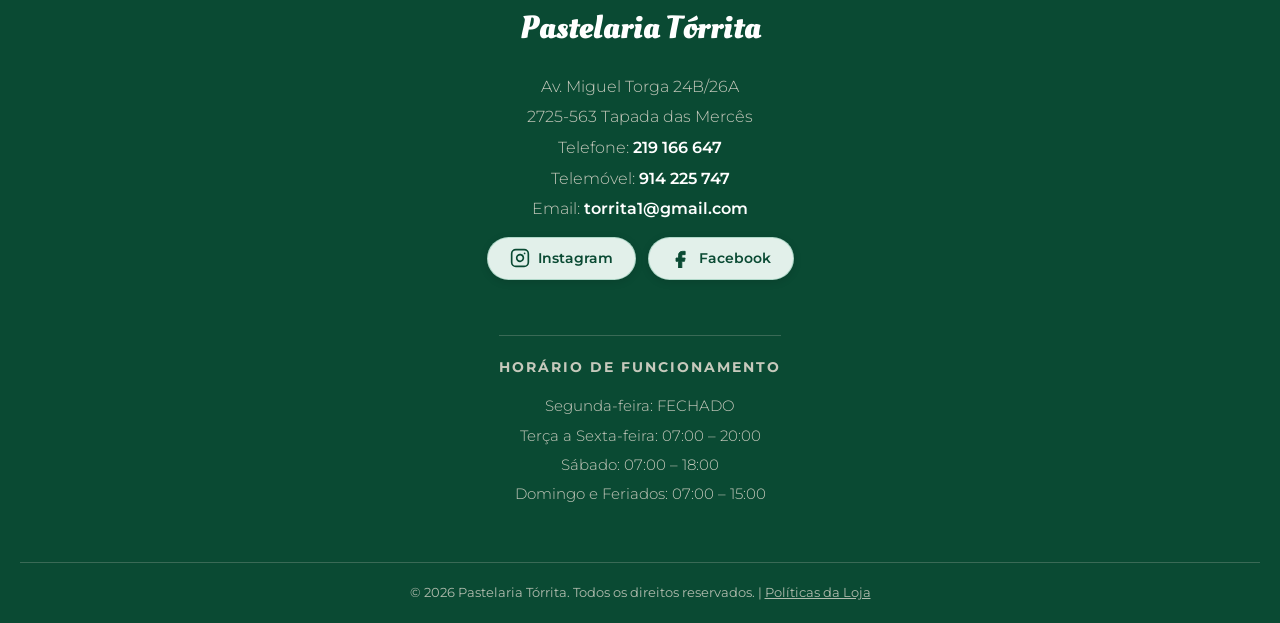
==== commit ac221ac0: "formulario halloween e horario" ====
--- a/index.html
+++ b/index.html
@@ -6,7 +6,7 @@
     <meta name="viewport" content="width=device-width, initial-scale=1.0">
     <title>Tórrita</title>
     <link rel="icon" type="image/jpeg" href="fotos/logo.jpg">
-    <link href="https://fonts.googleapis.com/css2?family=Montserrat:wght@300;400;600&family=Oleo+Script&display=swap"
+    <link href="https://fonts.googleapis.com/css2?family=Montserrat:wght@300;400;600&family=Oleo+Script&family=Creepster&display=swap"
         rel="stylesheet">
     <link rel="stylesheet" href="style.css">
 </head>
@@ -27,6 +27,7 @@
         <nav class="menu" id="menu-nav">
             <a href="index.html">Inicio</a>
             <a href="encomendas.html">Encomende o seu bolo</a>
+            <a href="halloween.html" class="menu-halloween">Halloween &#127875;</a>
             <a href="cardapio.html">Menu</a>
             <a href="menu.html">Bebidas</a>
             <a href="delivery.html">Entregas</a>
@@ -39,6 +40,23 @@
         <div class="hero-conteudo">
             <h1>O seu sabor de excelência</h1>
             <p>Tradição, qualidade e o melhor atendimento na Tapada das Mercês.</p>
+        </div>
+    </section>
+
+    <!-- Destaque: Encomendas de Halloween -->
+    <section class="banner-halloween" id="banner-halloween">
+        <div class="banner-halloween-conteudo">
+            <div class="banner-halloween-imagens">
+                <img src="fotos/Halloween/bolo_abobora.PNG" alt="Bolo abóbora de Halloween">
+                <img src="fotos/Halloween/cupcake.jpg" alt="Cupcakes de Halloween">
+            </div>
+            <div>
+                <span class="halloween-etiqueta">Edição Limitada &#127875;</span>
+                <h2>Encomendas de Halloween</h2>
+                <p>Bolos de abóbora, fantasmas e esqueletos, cupcakes e bolachas decoradas. Garanta já os seus doces
+                    para a noite mais assustadora do ano!</p>
+                <a href="halloween.html" class="botao-halloween" id="btn-halloween-inicio">Encomendar Agora</a>
+            </div>
         </div>
     </section>
 
@@ -126,8 +144,8 @@
                     </svg>
                     <span>Instagram</span>
                 </a>
-                <a href="https://www.facebook.com/profile.php?id=61569245280989&amp;locale=pt_PT" target="_blank" rel="noopener noreferrer"
-                    class="link-facebook-rodape" aria-label="Siga-nos no Facebook">
+                <a href="https://www.facebook.com/profile.php?id=61569245280989&amp;locale=pt_PT" target="_blank"
+                    rel="noopener noreferrer" class="link-facebook-rodape" aria-label="Siga-nos no Facebook">
                     <svg width="20" height="20" viewBox="0 0 24 24" fill="currentColor" aria-hidden="true">
                         <path d="M14 8h3V4h-3c-3.3 0-5 1.7-5 5v3H6v4h3v8h4v-8h3.2l.8-4H13V9c0-.7.3-1 1-1z"></path>
                     </svg>
@@ -137,7 +155,8 @@
             <br>
             <div class="horario-detalhado">
                 <h5>Horário de Funcionamento</h5>
-                <p>Segunda a Sexta: 07:00 – 20:00</p>
+                <p>Segunda-feira: FECHADO</p>
+                <p>Terça a Sexta-feira: 07:00 – 20:00</p>
                 <p>Sábado: 07:00 – 18:00</p>
                 <p>Domingo e Feriados: 07:00 – 15:00</p>
             </div>
--- a/style.css
+++ b/style.css
@@ -1,1914 +1,2484 @@
-/* ============================================== */
-/* --- PASTELARIA TÓRRITA - DESIGN & COLOR SYSTEM --- */
-/* Inspired by the brand palette: Cream & Forest Green */
-/* ============================================== */
-
-:root {
-    --bg-main: #fbede3c7;
-    /* Creme / Bege acolhedor da foto */
-    --bg-card: #f3e7ca;
-    /* Fundo dos cartões em branco */
-    --bg-alt: #EFE3D5;
-    /* Creme ligeiramente mais escuro */
-    --color-primary: #3c9f7b;
-    /* Verde floresta esmeralda da foto */
-    --color-primary-dark: #0A4A33;
-    /* Verde floresta escuro para hovers */
-    --color-primary-light: #E2F0EA;
-    /* Verde suave para destaques */
-    --color-text-main: #1C2D24;
-    /* Texto principal verde escuro/carvão */
-    --color-text-muted: #706857;
-    /* Texto secundário tom azeitona/avelã */
-    --border-color: #E2D3C4;
-    /* Bordas em tom bege quente */
-}
-
-/* Limpeza de margens base */
-* {
-    margin: 0;
-    padding: 0;
-    box-sizing: border-box;
-}
-
-body {
-    font-family: 'Montserrat', sans-serif;
-    color: var(--color-text-main);
-    line-height: 1.6;
-    background-color: var(--bg-main);
-}
-
-html {
-    scroll-behavior: smooth;
-    scroll-padding-top: 160px;
-}
-
-/* --- Cabeçalho --- */
-.cabecalho {
-    display: flex;
-    justify-content: space-between;
-    align-items: center;
-    padding: 20px 50px;
-    background-color: var(--bg-main);
-    border-bottom: 1px solid var(--border-color);
-    position: sticky;
-    top: 0;
-    z-index: 1000;
-    box-shadow: 0 2px 10px rgba(0, 0, 0, 0.05);
-}
-
-.logo {
-    display: flex;
-    align-items: center;
-}
-
-.logo img {
-    height: 90px;
-    width: auto;
-    display: block;
-}
-
-/* --- Botão Hamburger (Mobile) --- */
-.hamburger-btn {
-    display: none;
-    flex-direction: column;
-    justify-content: space-between;
-    width: 32px;
-    height: 24px;
-    background: transparent;
-    border: none;
-    cursor: pointer;
-    padding: 0;
-    z-index: 1001;
-}
-
-.hamburger-btn span {
-    width: 100%;
-    height: 3px;
-    background-color: var(--color-primary);
-    border-radius: 3px;
-    transition: transform 0.3s ease, opacity 0.3s ease;
-}
-
-/* Animação do ícone hamburger para 'X' ao abrir */
-.hamburger-btn.ativo span:nth-child(1) {
-    transform: translateY(10.5px) rotate(45deg);
-}
-
-.hamburger-btn.ativo span:nth-child(2) {
-    opacity: 0;
-    transform: scaleX(0);
-}
-
-.hamburger-btn.ativo span:nth-child(3) {
-    transform: translateY(-10.5px) rotate(-45deg);
-}
-
-.menu a {
-    text-decoration: none;
-    color: var(--color-primary);
-    margin-left: 30px;
-    font-size: 0.9rem;
-    font-weight: 600;
-    text-transform: uppercase;
-    letter-spacing: 1px;
-    transition: color 0.3s;
-}
-
-.menu a:hover {
-    color: var(--color-primary-dark);
-}
-
-/* --- Hero Section (Imagem Grande de Fundo) --- */
-.hero {
-    background: linear-gradient(to top, rgba(0, 0, 0, 0.7) 0%, rgba(0, 0, 0, 0.15) 50%, rgba(0, 0, 0, 0) 100%), url("fotos/fundo.jpeg") center/cover;
-    height: 80vh;
-    display: flex;
-    justify-content: center;
-    align-items: flex-end;
-    text-align: center;
-    color: #fff;
-    padding: 0 20px 20px 20px;
-}
-
-.hero-conteudo h1 {
-    font-size: 3rem;
-    font-weight: 300;
-    margin-bottom: 10px;
-    color: #fff;
-    text-shadow: 0 2px 10px rgba(0, 0, 0, 0.6);
-}
-
-.hero-conteudo p {
-    font-size: 1.2rem;
-    font-weight: 300;
-    margin-bottom: 20px;
-    color: #fff;
-    text-shadow: 0 2px 8px rgba(0, 0, 0, 0.6);
-}
-
-/* --- Contentor dos Botões Delivery --- */
-.botoes-delivery {
-    display: flex;
-    justify-content: center;
-    align-items: center;
-    gap: 15px;
-    flex-wrap: wrap;
-    margin-bottom: 10px;
-}
-
-/* --- Botão Principal --- */
-.botao-principal {
-    text-decoration: none;
-    background-color: var(--color-primary);
-    color: #fff;
-    padding: 15px 30px;
-    font-size: 0.95rem;
-    font-weight: 600;
-    text-transform: uppercase;
-    letter-spacing: 1.5px;
-    border: 2px solid var(--color-primary);
-    transition: all 0.3s ease;
-    display: inline-block;
-    border-radius: 4px;
-}
-
-.botao-principal:hover {
-    background-color: var(--color-primary-dark);
-    border-color: var(--color-primary-dark);
-    color: #fff;
-}
-
-/* --- Contentor do Botão Secundário --- */
-.botao-secundario-container {
-    margin-top: 10px;
-}
-
-/* --- Botão Secundário (Too Good To Go) --- */
-.botao-secundario {
-    text-decoration: none;
-    background-color: transparent;
-    color: #fff;
-    padding: 10px 30px;
-    font-size: 0.85rem;
-    font-weight: 400;
-    text-transform: uppercase;
-    letter-spacing: 1px;
-    border: 1px solid rgba(247, 235, 225, 0.8);
-    transition: all 0.3s ease;
-    display: inline-block;
-    border-radius: 4px;
-}
-
-.botao-secundario:hover {
-    background-color: rgba(247, 235, 225, 0.2);
-    border-color: #fff;
-    color: #fff;
-}
-
-/* --- Secção de Destaque --- */
-.destaque {
-    text-align: center;
-    padding: 80px 20px;
-    background-color: var(--bg-main);
-}
-
-.destaque h2 {
-    font-size: 1.5rem;
-    letter-spacing: 3px;
-    font-weight: 600;
-    color: var(--color-primary);
-}
-
-.linha-separadora {
-    height: 3px;
-    width: 60px;
-    background-color: var(--color-primary);
-    margin: 20px auto;
-}
-
-.destaque p {
-    max-width: 800px;
-    margin: 0 auto;
-    font-weight: 300;
-    font-size: 1.1rem;
-    color: var(--color-text-muted);
-}
-
-/* --- Secção De Onde Viemos (História) --- */
-.seccao-historia {
-    padding: 80px 20px;
-    background-color: var(--bg-alt);
-    text-align: center;
-    border-top: 1px solid var(--border-color);
-    border-bottom: 1px solid var(--border-color);
-}
-
-.container-historia {
-    max-width: 850px;
-    margin: 0 auto;
-}
-
-.seccao-historia h2 {
-    font-size: 1.8rem;
-    font-weight: 700;
-    color: var(--color-primary);
-    text-transform: uppercase;
-    letter-spacing: 2px;
-}
-
-.texto-destaque-historia {
-    font-family: 'Montserrat', sans-serif;
-    font-size: 1.25rem;
-    font-weight: 600;
-    font-style: italic;
-    color: var(--color-primary-dark);
-    margin-bottom: 30px;
-    line-height: 1.6;
-}
-
-.conteudo-historia {
-    display: flex;
-    flex-direction: column;
-    gap: 20px;
-}
-
-.conteudo-historia p {
-    font-size: 1.05rem;
-    font-weight: 400;
-    color: var(--color-text-main);
-    line-height: 1.8;
-    margin: 0;
-}
-
-.mensagem-final-historia {
-    font-size: 1.15rem !important;
-    font-weight: 600 !important;
-    color: var(--color-primary) !important;
-    margin-top: 15px !important;
-    padding-top: 20px;
-    border-top: 1px dashed rgba(46, 89, 69, 0.25);
-}
-
-/* --- Montra / Grid de Bolos --- */
-.montra {
-    display: flex;
-    justify-content: center;
-    gap: 40px;
-    padding: 80px 50px;
-    flex-wrap: wrap;
-    background-color: var(--bg-main);
-}
-
-.item-montra {
-    flex: 1;
-    min-width: 300px;
-    max-width: 400px;
-    text-align: center;
-    background-color: var(--bg-card);
-    padding: 20px;
-    border-radius: 8px;
-    border: 1px solid var(--border-color);
-    box-shadow: 0 4px 15px rgba(0, 0, 0, 0.06);
-}
-
-.item-montra img {
-    width: 100%;
-    height: 300px;
-    object-fit: cover;
-    margin-bottom: 20px;
-    border-radius: 4px;
-    transition: transform 0.4s ease, box-shadow 0.4s ease;
-}
-
-.item-montra img:hover {
-    transform: scale(1.03);
-    box-shadow: 0 15px 25px rgba(0, 0, 0, 0.15);
-    cursor: pointer;
-}
-
-.item-montra h3 {
-    font-size: 1.2rem;
-    text-transform: uppercase;
-    letter-spacing: 1px;
-    margin-bottom: 10px;
-    color: var(--color-primary);
-}
-
-.item-montra p {
-    font-weight: 300;
-    font-size: 0.95rem;
-    color: var(--color-text-muted);
-}
-
-.botao-ver-mais {
-    display: block;
-    width: 100%;
-    box-sizing: border-box;
-    margin-top: 15px;
-    padding: 12px 0;
-    text-align: center;
-    background-color: var(--color-primary);
-    color: #fff;
-    text-decoration: none;
-    font-family: 'Montserrat', sans-serif;
-    font-size: 0.85rem;
-    font-weight: 600;
-    text-transform: uppercase;
-    letter-spacing: 1.5px;
-    border-radius: 4px;
-    transition: all 0.3s ease;
-}
-
-.botao-ver-mais:hover {
-    background-color: var(--color-primary-dark);
-    transform: translateY(-2px);
-    box-shadow: 0 4px 10px rgba(0, 0, 0, 0.15);
-}
-
-/* --- Catálogo Completo --- */
-.catalogo-completo {
-    padding: 80px 50px;
-    background-color: var(--bg-main);
-}
-
-.catalogo-completo h2 {
-    text-align: center;
-    font-size: 2rem;
-    letter-spacing: 2px;
-    text-transform: uppercase;
-    font-weight: 400;
-    color: var(--color-primary);
-}
-
-.grid-catalogo {
-    display: grid;
-    grid-template-columns: repeat(auto-fill, minmax(280px, 1fr));
-    gap: 60px 30px;
-    margin-top: 60px;
-}
-
-.cartao-produto {
-    background: var(--bg-card);
-    border-radius: 8px;
-    border: 1px solid var(--border-color);
-    padding: 15px;
-    box-shadow: 0 4px 15px rgba(0, 0, 0, 0.06);
-    text-align: center;
-    transition: transform 0.3s ease, border-color 0.3s ease;
-}
-
-.cartao-produto:hover {
-    transform: translateY(-4px);
-    border-color: var(--color-primary);
-    cursor: pointer;
-}
-
-.cartao-produto img {
-    width: 100%;
-    aspect-ratio: 4 / 3;
-    object-fit: cover;
-    border-radius: 6px;
-    margin-bottom: 15px;
-}
-
-.info-produto h3 {
-    font-family: 'Montserrat', sans-serif;
-    font-size: 0.95rem;
-    font-weight: 600;
-    text-transform: uppercase;
-    letter-spacing: 2px;
-    color: var(--color-primary);
-    margin-bottom: 0;
-}
-
-.info-produto p,
-.preco {
-    display: none;
-}
-
-/* --- Banner de Inspiração do Instagram --- */
-.banner-instagram {
-    grid-column: 1 / -1;
-    background-color: var(--bg-alt);
-    padding: 60px 20px;
-    text-align: center;
-    margin-top: 40px;
-    border: 1px solid var(--border-color);
-    border-radius: 8px;
-}
-
-.banner-insta-conteudo {
-    max-width: 600px;
-    margin: 0 auto;
-}
-
-.icone-insta {
-    width: 35px;
-    height: 35px;
-    stroke: var(--color-primary);
-    margin-bottom: 20px;
-}
-
-.banner-insta-conteudo h3 {
-    font-family: 'Montserrat', sans-serif;
-    font-size: 1.1rem;
-    font-weight: 600;
-    text-transform: uppercase;
-    letter-spacing: 2px;
-    color: var(--color-primary);
-    margin-bottom: 15px;
-}
-
-.banner-insta-conteudo p {
-    font-size: 0.9rem;
-    color: var(--color-text-muted);
-    line-height: 1.6;
-    margin-bottom: 30px;
-}
-
-.botoes-insta {
-    display: flex;
-    justify-content: center;
-    align-items: center;
-    gap: 16px;
-    flex-wrap: wrap;
-}
-
-.botao-insta {
-    display: inline-flex;
-    align-items: center;
-    justify-content: center;
-    text-decoration: none;
-    background-color: transparent;
-    color: var(--color-primary);
-    padding: 12px 35px;
-    font-size: 0.85rem;
-    font-weight: 600;
-    text-transform: uppercase;
-    letter-spacing: 1.5px;
-    border: 2px solid var(--color-primary);
-    border-radius: 4px;
-    transition: all 0.3s ease;
-}
-
-.botao-insta:hover {
-    background-color: var(--color-primary);
-    color: #fff;
-}
-
-.disclaimer-catalogo {
-    text-align: center;
-    margin-top: 60px;
-    padding-top: 30px;
-    border-top: 1px solid var(--border-color);
-}
-
-.disclaimer-catalogo p {
-    font-size: 0.85rem;
-    color: var(--color-text-muted);
-    font-style: italic;
-    max-width: 800px;
-    margin: 0 auto;
-    font-weight: 300;
-}
-
-/* --- Página do Menu de Imagens --- */
-.seccao-imagem-menu {
-    padding: 120px 20px 80px 20px;
-    text-align: center;
-    background-color: var(--bg-main);
-}
-
-.seccao-imagem-menu h2 {
-    font-size: 2.3rem;
-    font-weight: 400;
-    text-transform: uppercase;
-    letter-spacing: 2px;
-    color: var(--color-primary);
-}
-
-.container-imagens-menu {
-    display: flex;
-    flex-wrap: wrap;
-    justify-content: center;
-    gap: 30px;
-    max-width: 1200px;
-    margin: 40px auto 0 auto;
-}
-
-.imagem-menu {
-    max-width: 100%;
-    width: 450px;
-    height: auto;
-    box-shadow: 0 15px 35px rgba(0, 0, 0, 0.12);
-    border-radius: 6px;
-    transition: transform 0.3s ease;
-}
-
-.imagem-menu:hover {
-    transform: translateY(-5px);
-}
-
-/* --- Página de Encomendas --- */
-.seccao-encomenda {
-    padding: 120px 20px 80px 20px;
-    background-color: var(--bg-main);
-    min-height: 80vh;
-}
-
-.conteiner-encomenda {
-    max-width: 700px;
-    margin: 0 auto;
-}
-
-.conteiner-encomenda h2 {
-    text-align: center;
-    font-size: 2rem;
-    letter-spacing: 2px;
-    text-transform: uppercase;
-    font-weight: 400;
-    color: var(--color-primary);
-}
-
-.descricao-encomenda {
-    text-align: center;
-    color: var(--color-text-muted);
-    margin-bottom: 40px;
-    line-height: 1.6;
-}
-
-.formulario-luxo {
-    display: flex;
-    flex-direction: column;
-    gap: 20px;
-}
-
-.grupo-input {
-    display: flex;
-    flex-direction: column;
-    width: 100%;
-}
-
-.grupo-input-metade {
-    display: flex;
-    gap: 20px;
-    width: 100%;
-}
-
-.grupo-input label {
-    font-family: 'Montserrat', sans-serif;
-    font-size: 0.85rem;
-    font-weight: 600;
-    text-transform: uppercase;
-    letter-spacing: 1px;
-    margin-bottom: 8px;
-    color: var(--color-primary);
-}
-
-.grupo-input input,
-.grupo-input select,
-.grupo-input textarea {
-    padding: 15px;
-    border: 1px solid var(--border-color);
-    border-radius: 4px;
-    background-color: var(--bg-card);
-    font-family: 'Montserrat', sans-serif;
-    font-size: 0.95rem;
-    color: var(--color-text-main);
-    transition: border-color 0.3s ease;
-}
-
-.grupo-input input:focus,
-.grupo-input select:focus,
-.grupo-input textarea:focus {
-    outline: none;
-    border-color: var(--color-primary);
-    background-color: #fff;
-}
-
-.grupo-input input.campo-invalido,
-.grupo-input select.campo-invalido,
-.grupo-input textarea.campo-invalido {
-    border-color: #d9534f !important;
-    background-color: #fff6f6 !important;
-}
-
-.mensagem-erro-inline {
-    color: #d9534f;
-    font-size: 0.8rem;
-    font-weight: 500;
-    margin-top: 6px;
-    display: none;
-    line-height: 1.3;
-}
-
-.mensagem-erro-inline.ativo {
-    display: block;
-}
-
-.opcoes-radio {
-    display: flex;
-    gap: 25px;
-    align-items: center;
-    padding: 12px 5px 5px 5px;
-}
-
-.opcao-radio {
-    display: flex;
-    align-items: center;
-    gap: 8px;
-    cursor: pointer;
-    font-family: 'Montserrat', sans-serif;
-    font-size: 0.95rem;
-    font-weight: 500;
-    color: var(--color-text-main);
-    user-select: none;
-}
-
-/* --- Checkbox de Confirmação do Sinal --- */
-.grupo-checkbox-sinal {
-    margin-top: 10px;
-    margin-bottom: 10px;
-}
-
-.opcao-checkbox {
-    display: flex;
-    align-items: flex-start;
-    gap: 12px;
-    cursor: pointer;
-    font-family: 'Montserrat', sans-serif;
-    font-size: 0.88rem;
-    font-weight: 500;
-    color: var(--color-text-main);
-    line-height: 1.5;
-    background-color: var(--bg-card);
-    padding: 16px 18px;
-    border: 1px solid var(--border-color);
-    border-radius: 8px;
-    transition: all 0.3s ease;
-    user-select: none;
-}
-
-.opcao-checkbox:hover {
-    border-color: var(--color-primary);
-    background-color: #fff;
-}
-
-.opcao-checkbox input[type="checkbox"] {
-    width: 20px;
-    height: 20px;
-    min-width: 20px;
-    margin-top: 2px;
-    cursor: pointer;
-    accent-color: var(--color-primary);
-}
-
-.opcao-radio input[type="radio"] {
-    accent-color: var(--color-primary);
-    width: 18px;
-    height: 18px;
-    cursor: pointer;
-}
-
-.botao-enviar-luxo {
-    margin-top: 10px;
-    padding: 18px;
-    background-color: var(--color-primary);
-    color: #fff;
-    border: none;
-    border-radius: 4px;
-    font-family: 'Montserrat', sans-serif;
-    font-size: 1rem;
-    font-weight: 600;
-    text-transform: uppercase;
-    letter-spacing: 2px;
-    cursor: pointer;
-    transition: all 0.3s ease;
-}
-
-.botao-enviar-luxo:hover:not(:disabled) {
-    background-color: var(--color-primary-dark);
-}
-
-.botao-enviar-luxo:disabled {
-    background-color: #ccc;
-    cursor: not-allowed;
-    opacity: 0.6;
-}
-
-/* --- Notificação Flutuante de Sucesso --- */
-.notificacao-flutuante {
-    position: fixed;
-    top: 30px;
-    right: 30px;
-    z-index: 9999;
-    background-color: var(--color-primary-dark);
-    color: #fff;
-    padding: 18px 24px;
-    border-radius: 8px;
-    border-left: 5px solid var(--bg-main);
-    box-shadow: 0 10px 30px rgba(0, 0, 0, 0.2);
-    display: flex;
-    align-items: center;
-    gap: 15px;
-    max-width: 420px;
-    transform: translateY(-20px);
-    opacity: 0;
-    visibility: hidden;
-    transition: all 0.4s cubic-bezier(0.165, 0.84, 0.44, 1);
-}
-
-.notificacao-flutuante.visivel {
-    transform: translateY(0);
-    opacity: 1;
-    visibility: visible;
-}
-
-.notificacao-icone {
-    font-size: 1.5rem;
-    color: var(--bg-main);
-    font-weight: bold;
-}
-
-.notificacao-conteudo h4 {
-    margin: 0 0 4px 0;
-    font-family: 'Montserrat', sans-serif;
-    font-size: 1rem;
-    font-weight: 600;
-    color: #fff;
-}
-
-.notificacao-conteudo p {
-    margin: 0;
-    font-family: 'Montserrat', sans-serif;
-    font-size: 0.85rem;
-    color: var(--bg-main);
-    line-height: 1.4;
-}
-
-.notificacao-fechar {
-    background: none;
-    border: none;
-    color: var(--bg-main);
-    font-size: 1.4rem;
-    cursor: pointer;
-    padding: 0;
-    margin-left: auto;
-    line-height: 1;
-    transition: color 0.2s ease;
-}
-
-.notificacao-fechar:hover {
-    color: #fff;
-}
-
-.container-botao-inspiracao {
-    text-align: center;
-    margin-bottom: 15px;
-}
-
-.botao-inspiracao {
-    display: inline-block;
-    text-decoration: none;
-    background-color: transparent;
-    color: var(--color-primary);
-    padding: 12px 28px;
-    font-family: 'Montserrat', sans-serif;
-    font-size: 0.85rem;
-    font-weight: 600;
-    text-transform: uppercase;
-    letter-spacing: 1.5px;
-    border: 2px solid var(--color-primary);
-    border-radius: 4px;
-    transition: all 0.3s ease;
-}
-
-.botao-inspiracao:hover {
-    background-color: var(--color-primary);
-    color: #fff;
-}
-
-.container-veja-politicas {
-    text-align: center;
-    margin-bottom: 35px;
-}
-
-.botao-politicas {
-    display: inline-flex;
-    align-items: center;
-    justify-content: center;
-    gap: 8px;
-    text-decoration: none;
-    background-color: rgba(46, 89, 69, 0.07);
-    color: var(--color-primary);
-    padding: 10px 22px;
-    font-family: 'Montserrat', sans-serif;
-    font-size: 0.82rem;
-    font-weight: 600;
-    border: 1.5px solid rgba(46, 89, 69, 0.4);
-    border-radius: 50px;
-    transition: all 0.3s ease;
-}
-
-.botao-politicas:hover {
-    background-color: var(--color-primary);
-    color: #fff;
-    border-color: var(--color-primary);
-    transform: translateY(-2px);
-    box-shadow: 0 4px 12px rgba(46, 89, 69, 0.15);
-}
-
-#detalhes-bolo {
-    display: none;
-    flex-direction: column;
-    gap: 20px;
-    width: 100%;
-}
-
-/* ============================================== */
-/* --- Página do Cardápio / Menu de Produtos --- */
-/* ============================================== */
-
-.menu-hero {
-    background: linear-gradient(to top, rgba(0, 0, 0, 0.65) 0%, rgba(0, 0, 0, 0.15) 50%, rgba(0, 0, 0, 0) 100%), url("fotos/fundo.jpeg") center/cover no-repeat;
-    min-height: 40vh;
-    display: flex;
-    justify-content: center;
-    align-items: flex-end;
-    text-align: center;
-    color: #fff;
-    padding: 80px 20px 35px 20px;
-}
-
-.menu-hero-conteudo h1 {
-    font-size: 2.8rem;
-    font-weight: 400;
-    text-transform: uppercase;
-    letter-spacing: 4px;
-    margin-bottom: 15px;
-    color: #fff;
-    text-shadow: 0 2px 10px rgba(0, 0, 0, 0.6);
-}
-
-.menu-hero-conteudo p {
-    font-size: 1.1rem;
-    font-weight: 300;
-    color: var(--bg-main);
-    max-width: 500px;
-    margin: 0 auto;
-}
-
-/* Barra de Filtros */
-.menu-filtros {
-    display: grid;
-    grid-template-columns: repeat(3, auto);
-    justify-content: center;
-    align-items: center;
-    gap: 12px 16px;
-    padding: 25px 20px;
-    background-color: var(--bg-main);
-    border-bottom: 1px solid var(--border-color);
-    position: relative;
-    z-index: 10;
-    max-width: 900px;
-    margin: 0 auto;
-}
-
-.filtro-btn {
-    padding: 10px 22px;
-    border: 1px solid var(--color-primary);
-    background-color: var(--bg-card);
-    color: var(--color-primary);
-    font-family: 'Montserrat', sans-serif;
-    font-size: 0.82rem;
-    font-weight: 600;
-    text-transform: uppercase;
-    letter-spacing: 0.8px;
-    cursor: pointer;
-    border-radius: 30px;
-    transition: all 0.3s ease;
-    text-align: center;
-}
-
-.filtro-btn:hover {
-    border-color: var(--color-primary-dark);
-    background-color: var(--color-primary-light);
-    color: var(--color-primary-dark);
-}
-
-.filtro-btn.ativo {
-    background-color: var(--color-primary);
-    color: #fff;
-    border-color: var(--color-primary);
-}
-
-/* Conteúdo do Menu */
-.menu-conteudo {
-    max-width: 1200px;
-    margin: 0 auto;
-    padding: 0 30px 60px 30px;
-}
-
-.menu-categoria {
-    margin-top: 60px;
-}
-
-.categoria-titulo {
-    text-align: center;
-    margin-bottom: 40px;
-}
-
-.categoria-titulo h2 {
-    font-size: 1.8rem;
-    font-weight: 400;
-    text-transform: uppercase;
-    letter-spacing: 3px;
-    color: var(--color-primary);
-}
-
-.categoria-subtitulo {
-    font-size: 0.85rem;
-    color: var(--color-text-muted);
-    font-weight: 400;
-    margin-top: 10px;
-    font-style: italic;
-}
-
-.menu-grid {
-    display: grid;
-    grid-template-columns: repeat(auto-fill, minmax(260px, 1fr));
-    gap: 35px;
-}
-
-.menu-item {
-    background-color: var(--bg-card);
-    border-radius: 8px;
-    overflow: hidden;
-    border: 1px solid var(--border-color);
-    box-shadow: 0 4px 15px rgba(0, 0, 0, 0.06);
-    transition: transform 0.35s ease, box-shadow 0.35s ease, border-color 0.35s ease;
-    opacity: 0;
-    transform: translateY(20px);
-}
-
-.menu-item.visivel {
-    opacity: 1;
-    transform: translateY(0);
-    transition: opacity 0.5s ease, transform 0.5s ease, box-shadow 0.35s ease;
-}
-
-.menu-item:hover {
-    transform: translateY(-6px);
-    border-color: var(--border-color);
-    box-shadow: 0 12px 30px rgba(0, 0, 0, 0.15);
-}
-
-.menu-item-imagem {
-    width: 100%;
-    height: 220px;
-    overflow: hidden;
-}
-
-.menu-item-imagem img {
-    width: 100%;
-    height: 100%;
-    object-fit: cover;
-    transition: transform 0.5s ease;
-}
-
-.menu-item:hover .menu-item-imagem img {
-    transform: scale(1.08);
-}
-
-.menu-item-info {
-    padding: 18px 20px;
-    text-align: center;
-}
-
-.menu-item-info h3 {
-    font-family: 'Montserrat', sans-serif;
-    font-size: 0.95rem;
-    font-weight: 600;
-    text-transform: uppercase;
-    letter-spacing: 1.5px;
-    color: var(--color-primary);
-    margin-bottom: 6px;
-}
-
-.menu-item-descricao {
-    font-size: 0.82rem;
-    color: var(--color-text-muted);
-    line-height: 1.4;
-
-    display: -webkit-box;
-    -webkit-line-clamp: 2;
-    line-clamp: 2;
-    -webkit-box-orient: vertical;
-    overflow: hidden;
-}
-
-.menu-item-nota {
-    font-size: 0.8rem;
-    color: var(--color-primary);
-    font-weight: 500;
-    margin-top: 4px;
-    font-style: italic;
-}
-
-.menu-item-preco {
-    display: inline-block;
-    font-family: 'Montserrat', sans-serif;
-    font-size: 1rem;
-    font-weight: 700;
-    color: var(--color-primary-dark);
-    background-color: var(--color-primary-light);
-    padding: 4px 14px;
-    border-radius: 20px;
-    margin-top: 8px;
-}
-
-/* --- Rodapé --- */
-.rodape {
-    background-color: var(--color-primary-dark);
-    color: #fff;
-    text-align: center;
-    padding: 60px 20px 20px;
-}
-
-.info-rodape h4 {
-    font-family: 'Oleo Script', cursive;
-    font-size: 2rem;
-    margin-bottom: 20px;
-    color: #fff;
-}
-
-.info-rodape p {
-    font-weight: 300;
-    margin-bottom: 5px;
-    color: var(--bg-main);
-}
-
-.info-rodape a {
-    color: #fff;
-    text-decoration: none;
-    font-weight: 600;
-}
-
-.horario-detalhado {
-    margin-top: 30px;
-    border-top: 1px solid rgba(247, 235, 225, 0.2);
-    padding-top: 20px;
-    display: inline-block;
-}
-
-.horario-detalhado h5 {
-    text-transform: uppercase;
-    letter-spacing: 2px;
-    font-size: 0.9rem;
-    margin-bottom: 15px;
-    color: var(--bg-main);
-}
-
-.horario-detalhado p {
-    font-size: 0.95rem;
-    margin-bottom: 5px;
-    color: var(--bg-main);
-}
-
-.direitos {
-    margin-top: 50px;
-    font-size: 0.8rem;
-    color: rgba(247, 235, 225, 0.7);
-    border-top: 1px solid rgba(247, 235, 225, 0.2);
-    padding-top: 20px;
-}
-
-/* --- Redes Sociais no Rodapé --- */
-.redes-sociais-rodape {
-    margin-top: 15px;
-    display: flex;
-    justify-content: center;
-    align-items: center;
-    gap: 12px;
-}
-
-.info-rodape a.link-instagram-rodape,
-.info-rodape a.link-facebook-rodape {
-    display: inline-flex;
-    align-items: center;
-    gap: 8px;
-    color: var(--color-primary-dark);
-    background-color: var(--color-primary-light);
-    border: 1px solid rgba(60, 159, 123, 0.3);
-    text-decoration: none;
-    font-size: 0.9rem;
-    font-weight: 600;
-    padding: 9px 22px;
-    border-radius: 30px;
-    transition: all 0.3s ease;
-    box-shadow: 0 2px 8px rgba(0, 0, 0, 0.12);
-}
-
-.info-rodape a.link-instagram-rodape:hover,
-.info-rodape a.link-facebook-rodape:hover {
-    background-color: #ffffff;
-    color: var(--color-primary-dark);
-    transform: translateY(-2px);
-    box-shadow: 0 5px 15px rgba(0, 0, 0, 0.2);
-}
-
-.info-rodape a.link-instagram-rodape svg,
-.info-rodape a.link-facebook-rodape svg {
-    stroke: currentColor;
-    flex-shrink: 0;
-}
-
-/* --- Página de Agradecimento --- */
-.seccao-agradecimento {
-    padding: 80px 20px;
-    display: flex;
-    justify-content: center;
-    align-items: center;
-    min-height: 70vh;
-}
-
-.cartao-agradecimento {
-    background-color: var(--bg-card);
-    border: 1px solid var(--border-color);
-    border-radius: 20px;
-    padding: 50px 40px;
-    max-width: 700px;
-    width: 100%;
-    text-align: center;
-    box-shadow: 0 10px 30px rgba(0, 0, 0, 0.08);
-}
-
-.icone-sucesso-animado {
-    width: 80px;
-    height: 80px;
-    background-color: var(--color-primary-light);
-    color: var(--color-primary-dark);
-    border: 2px solid var(--color-primary);
-    border-radius: 50%;
-    display: flex;
-    align-items: center;
-    justify-content: center;
-    margin: 0 auto 25px;
-    font-size: 2.5rem;
-    box-shadow: 0 4px 15px rgba(60, 159, 123, 0.25);
-    animation: popIn 0.6s cubic-bezier(0.175, 0.885, 0.32, 1.275);
-}
-
-@keyframes popIn {
-    0% {
-        transform: scale(0);
-        opacity: 0;
-    }
-
-    100% {
-        transform: scale(1);
-        opacity: 1;
-    }
-}
-
-.cartao-agradecimento h1 {
-    font-family: 'Oleo Script', cursive;
-    font-size: 2.8rem;
-    color: var(--color-primary-dark);
-    margin-bottom: 15px;
-}
-
-.cartao-agradecimento p {
-    font-size: 1.05rem;
-    color: var(--color-text-main);
-    line-height: 1.7;
-    margin-bottom: 20px;
-}
-
-.passos-encomenda {
-    display: grid;
-    grid-template-columns: repeat(auto-fit, minmax(130px, 1fr));
-    gap: 15px;
-    margin: 30px 0;
-    padding: 20px 15px;
-    background-color: rgba(255, 255, 255, 0.6);
-    border-radius: 15px;
-    border: 1px solid var(--border-color);
-}
-
-.passo-item {
-    text-align: center;
-}
-
-.passo-numero {
-    width: 32px;
-    height: 32px;
-    background-color: var(--color-primary);
-    color: #fff;
-    border-radius: 50%;
-    display: flex;
-    align-items: center;
-    justify-content: center;
-    margin: 0 auto 8px;
-    font-weight: 700;
-    font-size: 0.9rem;
-}
-
-.passo-texto {
-    font-size: 0.85rem;
-    font-weight: 600;
-    color: var(--color-text-main);
-}
-
-.botoes-agradecimento {
-    display: flex;
-    justify-content: center;
-    gap: 15px;
-    flex-wrap: wrap;
-    margin-top: 25px;
-}
-
-.btn-agradecimento-principal {
-    display: inline-block;
-    background-color: var(--color-primary);
-    color: #fff !important;
-    padding: 12px 28px;
-    border-radius: 30px;
-    text-decoration: none;
-    font-weight: 600;
-    transition: all 0.3s ease;
-    box-shadow: 0 4px 12px rgba(60, 159, 123, 0.3);
-}
-
-.btn-agradecimento-principal:hover {
-    background-color: var(--color-primary-dark);
-    transform: translateY(-2px);
-    box-shadow: 0 6px 18px rgba(10, 74, 51, 0.4);
-}
-
-.btn-agradecimento-secundario {
-    display: inline-block;
-    background-color: transparent;
-    color: var(--color-primary-dark) !important;
-    border: 2px solid var(--color-primary-dark);
-    padding: 10px 24px;
-    border-radius: 30px;
-    text-decoration: none;
-    font-weight: 600;
-    transition: all 0.3s ease;
-}
-
-.btn-agradecimento-secundario:hover {
-    background-color: var(--color-primary-dark);
-    color: #fff !important;
-    transform: translateY(-2px);
-}
-
-/* ============================================== */
-/* --- Página de Políticas da Loja --- */
-/* ============================================== */
-.seccao-politicas {
-    padding: 120px 20px 80px 20px;
-    background-color: var(--bg-main);
-    min-height: 80vh;
-}
-
-.container-politicas {
-    max-width: 900px;
-    margin: 0 auto;
-}
-
-.container-politicas h2 {
-    text-align: center;
-    font-size: 2rem;
-    letter-spacing: 2px;
-    text-transform: uppercase;
-    font-weight: 400;
-    color: var(--color-primary);
-}
-
-.descricao-politicas {
-    text-align: center;
-    color: var(--color-text-muted);
-    margin-bottom: 40px;
-    font-size: 1.05rem;
-    line-height: 1.6;
-}
-
-.grid-politicas {
-    display: flex;
-    flex-direction: column;
-    gap: 25px;
-}
-
-.cartao-politica {
-    background-color: var(--bg-card);
-    border: 1px solid var(--border-color);
-    border-radius: 8px;
-    padding: 25px 30px;
-    box-shadow: 0 4px 15px rgba(0, 0, 0, 0.04);
-    transition: transform 0.3s ease, box-shadow 0.3s ease, border-color 0.3s ease;
-}
-
-.cartao-politica:hover {
-    transform: translateY(-2px);
-    border-color: var(--color-primary);
-    box-shadow: 0 8px 25px rgba(0, 0, 0, 0.08);
-}
-
-.cabecalho-cartao-politica {
-    display: flex;
-    align-items: center;
-    gap: 15px;
-    margin-bottom: 15px;
-    padding-bottom: 12px;
-    border-bottom: 1px solid var(--border-color);
-}
-
-.icone-politica {
-    display: flex;
-    align-items: center;
-    justify-content: center;
-    width: 44px;
-    height: 44px;
-    background-color: var(--color-primary-light);
-    color: var(--color-primary-dark);
-    border-radius: 50%;
-    flex-shrink: 0;
-}
-
-.cabecalho-cartao-politica h3 {
-    font-size: 1.2rem;
-    font-weight: 600;
-    text-transform: uppercase;
-    letter-spacing: 1px;
-    color: var(--color-primary-dark);
-    margin: 0;
-}
-
-.lista-politica {
-    list-style: none;
-    padding: 0;
-    margin: 0;
-    display: flex;
-    flex-direction: column;
-    gap: 12px;
-}
-
-.lista-politica li {
-    position: relative;
-    padding-left: 24px;
-    font-size: 0.95rem;
-    color: var(--color-text-main);
-    line-height: 1.6;
-}
-
-.lista-politica li::before {
-    content: "•";
-    position: absolute;
-    left: 6px;
-    top: -2px;
-    color: var(--color-primary);
-    font-size: 1.4rem;
-    line-height: 1;
-}
-
-.caixa-conclusao-politicas {
-    margin-top: 45px;
-    background-color: var(--bg-alt);
-    border: 1px solid var(--border-color);
-    border-left: 4px solid var(--color-primary);
-    border-radius: 8px;
-    padding: 25px 30px;
-    text-align: center;
-}
-
-.caixa-conclusao-politicas p {
-    font-size: 0.98rem;
-    color: var(--color-text-main);
-    line-height: 1.6;
-}
-
-/* ============================================== */
-/* --- Secção Delivery --- */
-/* ============================================== */
-.seccao-delivery {
-    padding: 120px 20px 80px 20px;
-    background-color: var(--bg-main);
-    min-height: 80vh;
-}
-
-.container-delivery {
-    max-width: 1100px;
-    margin: 0 auto;
-}
-
-.container-delivery h2 {
-    font-family: 'Montserrat', sans-serif;
-    font-size: 2.2rem;
-    font-weight: 700;
-    color: var(--color-primary);
-    text-align: center;
-    text-transform: uppercase;
-    letter-spacing: 1px;
-}
-
-.descricao-delivery {
-    text-align: center;
-    max-width: 700px;
-    margin: 20px auto 45px auto;
-    font-size: 1.05rem;
-    color: var(--color-text-muted);
-    line-height: 1.6;
-}
-
-.grid-delivery {
-    display: grid;
-    grid-template-columns: repeat(auto-fit, minmax(280px, 1fr));
-    gap: 30px;
-    margin-bottom: 50px;
-}
-
-.cartao-delivery {
-    background-color: var(--bg-card);
-    border: 1px solid var(--border-color);
-    border-radius: 14px;
-    padding: 0;
-    overflow: hidden;
-    display: flex;
-    flex-direction: column;
-    transition: all 0.35s ease;
-    box-shadow: 0 4px 15px rgba(0, 0, 0, 0.04);
-}
-
-.cartao-delivery:hover {
-    transform: translateY(-6px);
-    box-shadow: 0 14px 35px rgba(0, 0, 0, 0.1);
-}
-
-.topo-cartao-delivery {
-    width: 100%;
-    height: 180px;
-    position: relative;
-    overflow: hidden;
-    background-color: #f4f6f8;
-    display: flex;
-    align-items: center;
-    justify-content: center;
-}
-
-.cartao-delivery.uber-eats .topo-cartao-delivery {
-    background: linear-gradient(135deg, #111111 0%, #06C167 100%);
-}
-
-.cartao-delivery.bolt-food .topo-cartao-delivery {
-    background: linear-gradient(135deg, #288f54 0%, #34B46B 100%);
-}
-
-.cartao-delivery.glovo .topo-cartao-delivery {
-    background: linear-gradient(135deg, #e09b0d 0%, #FFC244 100%);
-}
-
-.imagem-fundo-plataforma {
-    width: 100%;
-    height: 100%;
-    object-fit: contain;
-    padding: 25px;
-    transition: transform 0.4s ease;
-}
-
-.cartao-delivery:hover .imagem-fundo-plataforma {
-    transform: scale(1.08);
-}
-
-.conteudo-cartao-delivery {
-    padding: 25px 22px;
-    flex: 1;
-    display: flex;
-    flex-direction: column;
-    align-items: center;
-    justify-content: space-between;
-    text-align: center;
-}
-
-.cartao-delivery h3 {
-    font-family: 'Montserrat', sans-serif;
-    font-size: 1.4rem;
-    font-weight: 700;
-    color: var(--color-primary-dark);
-    margin-bottom: 12px;
-}
-
-.cartao-delivery p {
-    font-size: 0.95rem;
-    color: var(--color-text-main);
-    line-height: 1.5;
-    margin-bottom: 25px;
-    flex-grow: 1;
-}
-
-.btn-plataforma {
-    display: inline-block;
-    width: 100%;
-    padding: 12px 20px;
-    border-radius: 6px;
-    font-family: 'Montserrat', sans-serif;
-    font-weight: 600;
-    font-size: 0.9rem;
-    text-decoration: none;
-    text-align: center;
-    transition: all 0.3s ease;
-}
-
-.btn-ubereats {
-    background-color: #06C167;
-    color: #ffffff;
-}
-
-.btn-ubereats:hover {
-    background-color: #05a256;
-    color: #ffffff;
-    box-shadow: 0 4px 12px rgba(6, 193, 103, 0.3);
-}
-
-.btn-bolt {
-    background-color: #34B46B;
-    color: #ffffff;
-}
-
-.btn-bolt:hover {
-    background-color: #2b995a;
-    color: #ffffff;
-    box-shadow: 0 4px 12px rgba(52, 180, 107, 0.3);
-}
-
-.btn-glovo {
-    background-color: #FFC244;
-    color: #333333;
-}
-
-.btn-glovo:hover {
-    background-color: #e6ab35;
-    color: #111111;
-    box-shadow: 0 4px 12px rgba(255, 194, 68, 0.4);
-}
-
-.caixa-toogoodtogo {
-    background-color: #005B48;
-    color: #ffffff;
-    border-radius: 12px;
-    padding: 30px;
-    display: flex;
-    align-items: center;
-    justify-content: space-between;
-    gap: 20px;
-    box-shadow: 0 6px 20px rgba(0, 91, 72, 0.15);
-}
-
-.conteudo-toogoodtogo h4 {
-    font-family: 'Montserrat', sans-serif;
-    font-size: 1.25rem;
-    font-weight: 700;
-    margin-bottom: 6px;
-}
-
-.conteudo-toogoodtogo p {
-    font-size: 0.95rem;
-    opacity: 0.9;
-}
-
-.btn-toogoodtogo {
-    display: inline-block;
-    background-color: #ffffff;
-    color: #005B48;
-    padding: 12px 24px;
-    border-radius: 6px;
-    font-family: 'Montserrat', sans-serif;
-    font-weight: 700;
-    font-size: 0.88rem;
-    text-decoration: none;
-    white-space: nowrap;
-    transition: all 0.3s ease;
-}
-
-.btn-toogoodtogo:hover {
-    background-color: var(--bg-alt);
-    transform: translateY(-2px);
-    box-shadow: 0 4px 12px rgba(0, 0, 0, 0.2);
-}
-
-/* --- Media Queries Responsivas --- */
-@media (max-width: 768px) {
-    .cabecalho {
-        flex-direction: row;
-        flex-wrap: wrap;
-        padding: 15px 20px;
-        justify-content: space-between;
-        align-items: center;
-    }
-
-    .logo img {
-        height: 60px;
-    }
-
-    .hamburger-btn {
-        display: flex;
-    }
-
-    .menu {
-        display: flex;
-        flex-direction: column;
-        width: 100%;
-        max-height: 0;
-        opacity: 0;
-        overflow: hidden;
-        transition: max-height 0.4s cubic-bezier(0.165, 0.84, 0.44, 1), opacity 0.3s ease, margin 0.3s ease, padding 0.3s ease;
-        align-items: center;
-        background-color: var(--bg-main);
-        gap: 0;
-    }
-
-    .menu.ativo {
-        max-height: 500px;
-        opacity: 1;
-        margin-top: 15px;
-        padding-top: 10px;
-        padding-bottom: 20px;
-        border-top: 1px solid var(--border-color);
-        overflow-y: auto;
-    }
-
-    .menu a {
-        width: 100%;
-        text-align: center;
-        padding: 12px 0;
-        margin-left: 0;
-        font-size: 0.9rem;
-        letter-spacing: 1px;
-        border-radius: 4px;
-        transition: background-color 0.2s ease, color 0.2s ease;
-    }
-
-    .menu a:hover {
-        background-color: var(--color-primary-light);
-        color: var(--color-primary-dark);
-    }
-
-    .menu-filtros {
-        display: grid;
-        grid-template-columns: repeat(3, 1fr);
-        gap: 8px 6px;
-        padding: 15px 10px;
-        width: 100%;
-        max-width: 100%;
-        box-sizing: border-box;
-        position: relative;
-        top: auto;
-    }
-
-    .filtro-btn {
-        padding: 8px 4px;
-        font-size: 0.7rem;
-        letter-spacing: 0px;
-        white-space: nowrap;
-        overflow: hidden;
-        text-overflow: ellipsis;
-    }
-
-    .hero {
-        height: auto;
-        min-height: 45vh;
-        padding: 40px 15px 15px 15px;
-        align-items: flex-end;
-    }
-
-    .hero-conteudo h1 {
-        font-size: 1.5rem;
-        margin-bottom: 8px;
-        line-height: 1.2;
-    }
-
-    .hero-conteudo p {
-        font-size: 0.9rem;
-        margin-bottom: 15px;
-    }
-
-    .botoes-delivery {
-        flex-direction: column;
-        width: 100%;
-        max-width: 280px;
-        margin: 0 auto;
-        gap: 8px;
-    }
-
-    .botao-principal {
-        display: block;
-        width: 100%;
-        padding: 10px 15px;
-        font-size: 0.8rem;
-        text-align: center;
-    }
-
-    .botao-secundario-container {
-        margin-top: 8px;
-        width: 100%;
-        max-width: 320px;
-        margin-left: auto;
-        margin-right: auto;
-    }
-
-    .botao-secundario {
-        display: block;
-        width: 100%;
-        padding: 12px 20px;
-        font-size: 0.8rem;
-        text-align: center;
-    }
-
-    .destaque {
-        padding: 50px 20px;
-    }
-
-    .destaque h2 {
-        font-size: 1.25rem;
-        letter-spacing: 2px;
-    }
-
-    .destaque p {
-        font-size: 0.95rem;
-    }
-
-    .montra {
-        padding: 50px 20px;
-        gap: 35px;
-    }
-
-    .item-montra {
-        min-width: 100%;
-        max-width: 100%;
-    }
-
-    .item-montra img {
-        height: 250px;
-    }
-
-    .catalogo-completo {
-        padding: 40px 20px;
-    }
-
-    .catalogo-completo h2 {
-        font-size: 1.4rem;
-        letter-spacing: 1px;
-    }
-
-    .grid-catalogo {
-        grid-template-columns: repeat(auto-fill, minmax(220px, 1fr));
-        gap: 40px 15px;
-        margin-top: 40px;
-    }
-
-    .cartao-produto img {
-        aspect-ratio: 4 / 3;
-    }
-
-    .banner-instagram {
-        padding: 40px 15px;
-        margin-top: 30px;
-    }
-
-    .banner-insta-conteudo h3 {
-        font-size: 1rem;
-    }
-
-    .banner-insta-conteudo p {
-        font-size: 0.85rem;
-    }
-
-    .botoes-insta {
-        flex-direction: column;
-        gap: 12px;
-    }
-
-    .botao-insta {
-        display: inline-flex;
-        width: 100%;
-        max-width: 280px;
-        margin: 0 auto;
-        padding: 12px 20px;
-        font-size: 0.8rem;
-    }
-
-    .rodape {
-        padding: 40px 20px 20px;
-    }
-
-    .info-rodape h4 {
-        font-size: 1.6rem;
-    }
-
-    .container-imagens-menu {
-        gap: 20px;
-    }
-
-    .imagem-menu {
-        width: 100%;
-    }
-
-    .notificacao-flutuante {
-        top: 20px;
-        right: 20px;
-        left: 20px;
-        max-width: none;
-    }
-
-    .grupo-input-metade {
-        flex-direction: column;
-        gap: 20px;
-    }
-
-    .seccao-politicas {
-        padding: 90px 15px 50px 15px;
-    }
-
-    .container-politicas h2 {
-        font-size: 1.5rem;
-    }
-
-    .cartao-politica {
-        padding: 20px 18px;
-    }
-
-    .caixa-conclusao-politicas {
-        padding: 20px 18px;
-    }
-
-    .seccao-delivery {
-        padding: 90px 15px 50px 15px;
-    }
-
-    .container-delivery h2 {
-        font-size: 1.5rem;
-    }
-
-    .caixa-toogoodtogo {
-        flex-direction: column;
-        text-align: center;
-    }
-
-    .btn-toogoodtogo {
-        width: 100%;
-    }
-
-    .seccao-historia {
-        padding: 50px 15px;
-    }
-
-    .seccao-historia h2 {
-        font-size: 1.4rem;
-    }
-
-    .texto-destaque-historia {
-        font-size: 1.1rem;
-    }
-}+/* ============================================== */
+/* --- PASTELARIA TÓRRITA - DESIGN & COLOR SYSTEM --- */
+/* Inspired by the brand palette: Cream & Forest Green */
+/* ============================================== */
+
+:root {
+    --bg-main: #fbede3c7;
+    /* Creme / Bege acolhedor da foto */
+    --bg-card: #f3e7ca;
+    /* Fundo dos cartões em branco */
+    --bg-alt: #EFE3D5;
+    /* Creme ligeiramente mais escuro */
+    --color-primary: #3c9f7b;
+    /* Verde floresta esmeralda da foto */
+    --color-primary-dark: #0A4A33;
+    /* Verde floresta escuro para hovers */
+    --color-primary-light: #E2F0EA;
+    /* Verde suave para destaques */
+    --color-text-main: #1C2D24;
+    /* Texto principal verde escuro/carvão */
+    --color-text-muted: #706857;
+    /* Texto secundário tom azeitona/avelã */
+    --border-color: #E2D3C4;
+    /* Bordas em tom bege quente */
+}
+
+/* Limpeza de margens base */
+* {
+    margin: 0;
+    padding: 0;
+    box-sizing: border-box;
+}
+
+body {
+    font-family: 'Montserrat', sans-serif;
+    color: var(--color-text-main);
+    line-height: 1.6;
+    background-color: var(--bg-main);
+}
+
+html {
+    scroll-behavior: smooth;
+    scroll-padding-top: 160px;
+}
+
+/* --- Cabeçalho --- */
+.cabecalho {
+    display: flex;
+    justify-content: space-between;
+    align-items: center;
+    padding: 20px 50px;
+    background-color: var(--bg-main);
+    border-bottom: 1px solid var(--border-color);
+    position: sticky;
+    top: 0;
+    z-index: 1000;
+    box-shadow: 0 2px 10px rgba(0, 0, 0, 0.05);
+}
+
+.logo {
+    display: flex;
+    align-items: center;
+}
+
+.logo img {
+    height: 90px;
+    width: auto;
+    display: block;
+}
+
+/* --- Botão Hamburger (Mobile) --- */
+.hamburger-btn {
+    display: none;
+    flex-direction: column;
+    justify-content: space-between;
+    width: 32px;
+    height: 24px;
+    background: transparent;
+    border: none;
+    cursor: pointer;
+    padding: 0;
+    z-index: 1001;
+}
+
+.hamburger-btn span {
+    width: 100%;
+    height: 3px;
+    background-color: var(--color-primary);
+    border-radius: 3px;
+    transition: transform 0.3s ease, opacity 0.3s ease;
+}
+
+/* Animação do ícone hamburger para 'X' ao abrir */
+.hamburger-btn.ativo span:nth-child(1) {
+    transform: translateY(10.5px) rotate(45deg);
+}
+
+.hamburger-btn.ativo span:nth-child(2) {
+    opacity: 0;
+    transform: scaleX(0);
+}
+
+.hamburger-btn.ativo span:nth-child(3) {
+    transform: translateY(-10.5px) rotate(-45deg);
+}
+
+.menu a {
+    text-decoration: none;
+    color: var(--color-primary);
+    margin-left: 30px;
+    font-size: 0.9rem;
+    font-weight: 600;
+    text-transform: uppercase;
+    letter-spacing: 1px;
+    transition: color 0.3s;
+}
+
+.menu a:hover {
+    color: var(--color-primary-dark);
+}
+
+/* --- Hero Section (Imagem Grande de Fundo) --- */
+.hero {
+    background: linear-gradient(to top, rgba(0, 0, 0, 0.7) 0%, rgba(0, 0, 0, 0.15) 50%, rgba(0, 0, 0, 0) 100%), url("fotos/fundo.jpeg") center/cover;
+    height: 80vh;
+    display: flex;
+    justify-content: center;
+    align-items: flex-end;
+    text-align: center;
+    color: #fff;
+    padding: 0 20px 20px 20px;
+}
+
+.hero-conteudo h1 {
+    font-size: 3rem;
+    font-weight: 300;
+    margin-bottom: 10px;
+    color: #fff;
+    text-shadow: 0 2px 10px rgba(0, 0, 0, 0.6);
+}
+
+.hero-conteudo p {
+    font-size: 1.2rem;
+    font-weight: 300;
+    margin-bottom: 20px;
+    color: #fff;
+    text-shadow: 0 2px 8px rgba(0, 0, 0, 0.6);
+}
+
+/* --- Contentor dos Botões Delivery --- */
+.botoes-delivery {
+    display: flex;
+    justify-content: center;
+    align-items: center;
+    gap: 15px;
+    flex-wrap: wrap;
+    margin-bottom: 10px;
+}
+
+/* --- Botão Principal --- */
+.botao-principal {
+    text-decoration: none;
+    background-color: var(--color-primary);
+    color: #fff;
+    padding: 15px 30px;
+    font-size: 0.95rem;
+    font-weight: 600;
+    text-transform: uppercase;
+    letter-spacing: 1.5px;
+    border: 2px solid var(--color-primary);
+    transition: all 0.3s ease;
+    display: inline-block;
+    border-radius: 4px;
+}
+
+.botao-principal:hover {
+    background-color: var(--color-primary-dark);
+    border-color: var(--color-primary-dark);
+    color: #fff;
+}
+
+/* --- Contentor do Botão Secundário --- */
+.botao-secundario-container {
+    margin-top: 10px;
+}
+
+/* --- Botão Secundário (Too Good To Go) --- */
+.botao-secundario {
+    text-decoration: none;
+    background-color: transparent;
+    color: #fff;
+    padding: 10px 30px;
+    font-size: 0.85rem;
+    font-weight: 400;
+    text-transform: uppercase;
+    letter-spacing: 1px;
+    border: 1px solid rgba(247, 235, 225, 0.8);
+    transition: all 0.3s ease;
+    display: inline-block;
+    border-radius: 4px;
+}
+
+.botao-secundario:hover {
+    background-color: rgba(247, 235, 225, 0.2);
+    border-color: #fff;
+    color: #fff;
+}
+
+/* --- Secção de Destaque --- */
+.destaque {
+    text-align: center;
+    padding: 80px 20px;
+    background-color: var(--bg-main);
+}
+
+.destaque h2 {
+    font-size: 1.5rem;
+    letter-spacing: 3px;
+    font-weight: 600;
+    color: var(--color-primary);
+}
+
+.linha-separadora {
+    height: 3px;
+    width: 60px;
+    background-color: var(--color-primary);
+    margin: 20px auto;
+}
+
+.destaque p {
+    max-width: 800px;
+    margin: 0 auto;
+    font-weight: 300;
+    font-size: 1.1rem;
+    color: var(--color-text-muted);
+}
+
+/* --- Secção De Onde Viemos (História) --- */
+.seccao-historia {
+    padding: 80px 20px;
+    background-color: var(--bg-alt);
+    text-align: center;
+    border-top: 1px solid var(--border-color);
+    border-bottom: 1px solid var(--border-color);
+}
+
+.container-historia {
+    max-width: 850px;
+    margin: 0 auto;
+}
+
+.seccao-historia h2 {
+    font-size: 1.8rem;
+    font-weight: 700;
+    color: var(--color-primary);
+    text-transform: uppercase;
+    letter-spacing: 2px;
+}
+
+.texto-destaque-historia {
+    font-family: 'Montserrat', sans-serif;
+    font-size: 1.25rem;
+    font-weight: 600;
+    font-style: italic;
+    color: var(--color-primary-dark);
+    margin-bottom: 30px;
+    line-height: 1.6;
+}
+
+.conteudo-historia {
+    display: flex;
+    flex-direction: column;
+    gap: 20px;
+}
+
+.conteudo-historia p {
+    font-size: 1.05rem;
+    font-weight: 400;
+    color: var(--color-text-main);
+    line-height: 1.8;
+    margin: 0;
+}
+
+.mensagem-final-historia {
+    font-size: 1.15rem !important;
+    font-weight: 600 !important;
+    color: var(--color-primary) !important;
+    margin-top: 15px !important;
+    padding-top: 20px;
+    border-top: 1px dashed rgba(46, 89, 69, 0.25);
+}
+
+/* --- Montra / Grid de Bolos --- */
+.montra {
+    display: flex;
+    justify-content: center;
+    gap: 40px;
+    padding: 80px 50px;
+    flex-wrap: wrap;
+    background-color: var(--bg-main);
+}
+
+.item-montra {
+    flex: 1;
+    min-width: 300px;
+    max-width: 400px;
+    text-align: center;
+    background-color: var(--bg-card);
+    padding: 20px;
+    border-radius: 8px;
+    border: 1px solid var(--border-color);
+    box-shadow: 0 4px 15px rgba(0, 0, 0, 0.06);
+}
+
+.item-montra img {
+    width: 100%;
+    height: 300px;
+    object-fit: cover;
+    margin-bottom: 20px;
+    border-radius: 4px;
+    transition: transform 0.4s ease, box-shadow 0.4s ease;
+}
+
+.item-montra img:hover {
+    transform: scale(1.03);
+    box-shadow: 0 15px 25px rgba(0, 0, 0, 0.15);
+    cursor: pointer;
+}
+
+.item-montra h3 {
+    font-size: 1.2rem;
+    text-transform: uppercase;
+    letter-spacing: 1px;
+    margin-bottom: 10px;
+    color: var(--color-primary);
+}
+
+.item-montra p {
+    font-weight: 300;
+    font-size: 0.95rem;
+    color: var(--color-text-muted);
+}
+
+.botao-ver-mais {
+    display: block;
+    width: 100%;
+    box-sizing: border-box;
+    margin-top: 15px;
+    padding: 12px 0;
+    text-align: center;
+    background-color: var(--color-primary);
+    color: #fff;
+    text-decoration: none;
+    font-family: 'Montserrat', sans-serif;
+    font-size: 0.85rem;
+    font-weight: 600;
+    text-transform: uppercase;
+    letter-spacing: 1.5px;
+    border-radius: 4px;
+    transition: all 0.3s ease;
+}
+
+.botao-ver-mais:hover {
+    background-color: var(--color-primary-dark);
+    transform: translateY(-2px);
+    box-shadow: 0 4px 10px rgba(0, 0, 0, 0.15);
+}
+
+/* --- Catálogo Completo --- */
+.catalogo-completo {
+    padding: 80px 50px;
+    background-color: var(--bg-main);
+}
+
+.catalogo-completo h2 {
+    text-align: center;
+    font-size: 2rem;
+    letter-spacing: 2px;
+    text-transform: uppercase;
+    font-weight: 400;
+    color: var(--color-primary);
+}
+
+.grid-catalogo {
+    display: grid;
+    grid-template-columns: repeat(auto-fill, minmax(280px, 1fr));
+    gap: 60px 30px;
+    margin-top: 60px;
+}
+
+.cartao-produto {
+    background: var(--bg-card);
+    border-radius: 8px;
+    border: 1px solid var(--border-color);
+    padding: 15px;
+    box-shadow: 0 4px 15px rgba(0, 0, 0, 0.06);
+    text-align: center;
+    transition: transform 0.3s ease, border-color 0.3s ease;
+}
+
+.cartao-produto:hover {
+    transform: translateY(-4px);
+    border-color: var(--color-primary);
+    cursor: pointer;
+}
+
+.cartao-produto img {
+    width: 100%;
+    aspect-ratio: 4 / 3;
+    object-fit: cover;
+    border-radius: 6px;
+    margin-bottom: 15px;
+}
+
+.info-produto h3 {
+    font-family: 'Montserrat', sans-serif;
+    font-size: 0.95rem;
+    font-weight: 600;
+    text-transform: uppercase;
+    letter-spacing: 2px;
+    color: var(--color-primary);
+    margin-bottom: 0;
+}
+
+.info-produto p,
+.preco {
+    display: none;
+}
+
+/* --- Banner de Inspiração do Instagram --- */
+.banner-instagram {
+    grid-column: 1 / -1;
+    background-color: var(--bg-alt);
+    padding: 60px 20px;
+    text-align: center;
+    margin-top: 40px;
+    border: 1px solid var(--border-color);
+    border-radius: 8px;
+}
+
+.banner-insta-conteudo {
+    max-width: 600px;
+    margin: 0 auto;
+}
+
+.icone-insta {
+    width: 35px;
+    height: 35px;
+    stroke: var(--color-primary);
+    margin-bottom: 20px;
+}
+
+.banner-insta-conteudo h3 {
+    font-family: 'Montserrat', sans-serif;
+    font-size: 1.1rem;
+    font-weight: 600;
+    text-transform: uppercase;
+    letter-spacing: 2px;
+    color: var(--color-primary);
+    margin-bottom: 15px;
+}
+
+.banner-insta-conteudo p {
+    font-size: 0.9rem;
+    color: var(--color-text-muted);
+    line-height: 1.6;
+    margin-bottom: 30px;
+}
+
+.botoes-insta {
+    display: flex;
+    justify-content: center;
+    align-items: center;
+    gap: 16px;
+    flex-wrap: wrap;
+}
+
+.botao-insta {
+    display: inline-flex;
+    align-items: center;
+    justify-content: center;
+    text-decoration: none;
+    background-color: transparent;
+    color: var(--color-primary);
+    padding: 12px 35px;
+    font-size: 0.85rem;
+    font-weight: 600;
+    text-transform: uppercase;
+    letter-spacing: 1.5px;
+    border: 2px solid var(--color-primary);
+    border-radius: 4px;
+    transition: all 0.3s ease;
+}
+
+.botao-insta:hover {
+    background-color: var(--color-primary);
+    color: #fff;
+}
+
+.disclaimer-catalogo {
+    text-align: center;
+    margin-top: 60px;
+    padding-top: 30px;
+    border-top: 1px solid var(--border-color);
+}
+
+.disclaimer-catalogo p {
+    font-size: 0.85rem;
+    color: var(--color-text-muted);
+    font-style: italic;
+    max-width: 800px;
+    margin: 0 auto;
+    font-weight: 300;
+}
+
+/* --- Página do Menu de Imagens --- */
+.seccao-imagem-menu {
+    padding: 120px 20px 80px 20px;
+    text-align: center;
+    background-color: var(--bg-main);
+}
+
+.seccao-imagem-menu h2 {
+    font-size: 2.3rem;
+    font-weight: 400;
+    text-transform: uppercase;
+    letter-spacing: 2px;
+    color: var(--color-primary);
+}
+
+.container-imagens-menu {
+    display: flex;
+    flex-wrap: wrap;
+    justify-content: center;
+    gap: 30px;
+    max-width: 1200px;
+    margin: 40px auto 0 auto;
+}
+
+.imagem-menu {
+    max-width: 100%;
+    width: 450px;
+    height: auto;
+    box-shadow: 0 15px 35px rgba(0, 0, 0, 0.12);
+    border-radius: 6px;
+    transition: transform 0.3s ease;
+}
+
+.imagem-menu:hover {
+    transform: translateY(-5px);
+}
+
+/* --- Página de Encomendas --- */
+.seccao-encomenda {
+    padding: 120px 20px 80px 20px;
+    background-color: var(--bg-main);
+    min-height: 80vh;
+}
+
+.conteiner-encomenda {
+    max-width: 700px;
+    margin: 0 auto;
+}
+
+.conteiner-encomenda h2 {
+    text-align: center;
+    font-size: 2rem;
+    letter-spacing: 2px;
+    text-transform: uppercase;
+    font-weight: 400;
+    color: var(--color-primary);
+}
+
+.descricao-encomenda {
+    text-align: center;
+    color: var(--color-text-muted);
+    margin-bottom: 40px;
+    line-height: 1.6;
+}
+
+.formulario-luxo {
+    display: flex;
+    flex-direction: column;
+    gap: 20px;
+}
+
+.grupo-input {
+    display: flex;
+    flex-direction: column;
+    width: 100%;
+}
+
+.grupo-input-metade {
+    display: flex;
+    gap: 20px;
+    width: 100%;
+}
+
+.grupo-input label {
+    font-family: 'Montserrat', sans-serif;
+    font-size: 0.85rem;
+    font-weight: 600;
+    text-transform: uppercase;
+    letter-spacing: 1px;
+    margin-bottom: 8px;
+    color: var(--color-primary);
+}
+
+.grupo-input input,
+.grupo-input select,
+.grupo-input textarea {
+    padding: 15px;
+    border: 1px solid var(--border-color);
+    border-radius: 4px;
+    background-color: var(--bg-card);
+    font-family: 'Montserrat', sans-serif;
+    font-size: 0.95rem;
+    color: var(--color-text-main);
+    transition: border-color 0.3s ease;
+}
+
+.grupo-input input:focus,
+.grupo-input select:focus,
+.grupo-input textarea:focus {
+    outline: none;
+    border-color: var(--color-primary);
+    background-color: #fff;
+}
+
+.grupo-input input.campo-invalido,
+.grupo-input select.campo-invalido,
+.grupo-input textarea.campo-invalido {
+    border-color: #d9534f !important;
+    background-color: #fff6f6 !important;
+}
+
+.mensagem-erro-inline {
+    color: #d9534f;
+    font-size: 0.8rem;
+    font-weight: 500;
+    margin-top: 6px;
+    display: none;
+    line-height: 1.3;
+}
+
+.mensagem-erro-inline.ativo {
+    display: block;
+}
+
+.opcoes-radio {
+    display: flex;
+    gap: 25px;
+    align-items: center;
+    padding: 12px 5px 5px 5px;
+}
+
+.opcao-radio {
+    display: flex;
+    align-items: center;
+    gap: 8px;
+    cursor: pointer;
+    font-family: 'Montserrat', sans-serif;
+    font-size: 0.95rem;
+    font-weight: 500;
+    color: var(--color-text-main);
+    user-select: none;
+}
+
+/* --- Checkbox de Confirmação do Sinal --- */
+.grupo-checkbox-sinal {
+    margin-top: 10px;
+    margin-bottom: 10px;
+}
+
+.opcao-checkbox {
+    display: flex;
+    align-items: flex-start;
+    gap: 12px;
+    cursor: pointer;
+    font-family: 'Montserrat', sans-serif;
+    font-size: 0.88rem;
+    font-weight: 500;
+    color: var(--color-text-main);
+    line-height: 1.5;
+    background-color: var(--bg-card);
+    padding: 16px 18px;
+    border: 1px solid var(--border-color);
+    border-radius: 8px;
+    transition: all 0.3s ease;
+    user-select: none;
+}
+
+.opcao-checkbox:hover {
+    border-color: var(--color-primary);
+    background-color: #fff;
+}
+
+.opcao-checkbox input[type="checkbox"] {
+    width: 20px;
+    height: 20px;
+    min-width: 20px;
+    margin-top: 2px;
+    cursor: pointer;
+    accent-color: var(--color-primary);
+}
+
+.opcao-radio input[type="radio"] {
+    accent-color: var(--color-primary);
+    width: 18px;
+    height: 18px;
+    cursor: pointer;
+}
+
+.botao-enviar-luxo {
+    margin-top: 10px;
+    padding: 18px;
+    background-color: var(--color-primary);
+    color: #fff;
+    border: none;
+    border-radius: 4px;
+    font-family: 'Montserrat', sans-serif;
+    font-size: 1rem;
+    font-weight: 600;
+    text-transform: uppercase;
+    letter-spacing: 2px;
+    cursor: pointer;
+    transition: all 0.3s ease;
+}
+
+.botao-enviar-luxo:hover:not(:disabled) {
+    background-color: var(--color-primary-dark);
+}
+
+.botao-enviar-luxo:disabled {
+    background-color: #ccc;
+    cursor: not-allowed;
+    opacity: 0.6;
+}
+
+/* --- Notificação Flutuante de Sucesso --- */
+.notificacao-flutuante {
+    position: fixed;
+    top: 30px;
+    right: 30px;
+    z-index: 9999;
+    background-color: var(--color-primary-dark);
+    color: #fff;
+    padding: 18px 24px;
+    border-radius: 8px;
+    border-left: 5px solid var(--bg-main);
+    box-shadow: 0 10px 30px rgba(0, 0, 0, 0.2);
+    display: flex;
+    align-items: center;
+    gap: 15px;
+    max-width: 420px;
+    transform: translateY(-20px);
+    opacity: 0;
+    visibility: hidden;
+    transition: all 0.4s cubic-bezier(0.165, 0.84, 0.44, 1);
+}
+
+.notificacao-flutuante.visivel {
+    transform: translateY(0);
+    opacity: 1;
+    visibility: visible;
+}
+
+.notificacao-icone {
+    font-size: 1.5rem;
+    color: var(--bg-main);
+    font-weight: bold;
+}
+
+.notificacao-conteudo h4 {
+    margin: 0 0 4px 0;
+    font-family: 'Montserrat', sans-serif;
+    font-size: 1rem;
+    font-weight: 600;
+    color: #fff;
+}
+
+.notificacao-conteudo p {
+    margin: 0;
+    font-family: 'Montserrat', sans-serif;
+    font-size: 0.85rem;
+    color: var(--bg-main);
+    line-height: 1.4;
+}
+
+.notificacao-fechar {
+    background: none;
+    border: none;
+    color: var(--bg-main);
+    font-size: 1.4rem;
+    cursor: pointer;
+    padding: 0;
+    margin-left: auto;
+    line-height: 1;
+    transition: color 0.2s ease;
+}
+
+.notificacao-fechar:hover {
+    color: #fff;
+}
+
+.container-botao-inspiracao {
+    text-align: center;
+    margin-bottom: 15px;
+}
+
+.botao-inspiracao {
+    display: inline-block;
+    text-decoration: none;
+    background-color: transparent;
+    color: var(--color-primary);
+    padding: 12px 28px;
+    font-family: 'Montserrat', sans-serif;
+    font-size: 0.85rem;
+    font-weight: 600;
+    text-transform: uppercase;
+    letter-spacing: 1.5px;
+    border: 2px solid var(--color-primary);
+    border-radius: 4px;
+    transition: all 0.3s ease;
+}
+
+.botao-inspiracao:hover {
+    background-color: var(--color-primary);
+    color: #fff;
+}
+
+.container-veja-politicas {
+    text-align: center;
+    margin-bottom: 35px;
+}
+
+.botao-politicas {
+    display: inline-flex;
+    align-items: center;
+    justify-content: center;
+    gap: 8px;
+    text-decoration: none;
+    background-color: rgba(46, 89, 69, 0.07);
+    color: var(--color-primary);
+    padding: 10px 22px;
+    font-family: 'Montserrat', sans-serif;
+    font-size: 0.82rem;
+    font-weight: 600;
+    border: 1.5px solid rgba(46, 89, 69, 0.4);
+    border-radius: 50px;
+    transition: all 0.3s ease;
+}
+
+.botao-politicas:hover {
+    background-color: var(--color-primary);
+    color: #fff;
+    border-color: var(--color-primary);
+    transform: translateY(-2px);
+    box-shadow: 0 4px 12px rgba(46, 89, 69, 0.15);
+}
+
+#detalhes-bolo {
+    display: none;
+    flex-direction: column;
+    gap: 20px;
+    width: 100%;
+}
+
+/* ============================================== */
+/* --- Página do Cardápio / Menu de Produtos --- */
+/* ============================================== */
+
+.menu-hero {
+    background: linear-gradient(to top, rgba(0, 0, 0, 0.65) 0%, rgba(0, 0, 0, 0.15) 50%, rgba(0, 0, 0, 0) 100%), url("fotos/fundo.jpeg") center/cover no-repeat;
+    min-height: 40vh;
+    display: flex;
+    justify-content: center;
+    align-items: flex-end;
+    text-align: center;
+    color: #fff;
+    padding: 80px 20px 35px 20px;
+}
+
+.menu-hero-conteudo h1 {
+    font-size: 2.8rem;
+    font-weight: 400;
+    text-transform: uppercase;
+    letter-spacing: 4px;
+    margin-bottom: 15px;
+    color: #fff;
+    text-shadow: 0 2px 10px rgba(0, 0, 0, 0.6);
+}
+
+.menu-hero-conteudo p {
+    font-size: 1.1rem;
+    font-weight: 300;
+    color: var(--bg-main);
+    max-width: 500px;
+    margin: 0 auto;
+}
+
+/* Barra de Filtros */
+.menu-filtros {
+    display: grid;
+    grid-template-columns: repeat(3, auto);
+    justify-content: center;
+    align-items: center;
+    gap: 12px 16px;
+    padding: 25px 20px;
+    background-color: var(--bg-main);
+    border-bottom: 1px solid var(--border-color);
+    position: relative;
+    z-index: 10;
+    max-width: 900px;
+    margin: 0 auto;
+}
+
+.filtro-btn {
+    padding: 10px 22px;
+    border: 1px solid var(--color-primary);
+    background-color: var(--bg-card);
+    color: var(--color-primary);
+    font-family: 'Montserrat', sans-serif;
+    font-size: 0.82rem;
+    font-weight: 600;
+    text-transform: uppercase;
+    letter-spacing: 0.8px;
+    cursor: pointer;
+    border-radius: 30px;
+    transition: all 0.3s ease;
+    text-align: center;
+}
+
+.filtro-btn:hover {
+    border-color: var(--color-primary-dark);
+    background-color: var(--color-primary-light);
+    color: var(--color-primary-dark);
+}
+
+.filtro-btn.ativo {
+    background-color: var(--color-primary);
+    color: #fff;
+    border-color: var(--color-primary);
+}
+
+/* Conteúdo do Menu */
+.menu-conteudo {
+    max-width: 1200px;
+    margin: 0 auto;
+    padding: 0 30px 60px 30px;
+}
+
+.menu-categoria {
+    margin-top: 60px;
+}
+
+.categoria-titulo {
+    text-align: center;
+    margin-bottom: 40px;
+}
+
+.categoria-titulo h2 {
+    font-size: 1.8rem;
+    font-weight: 400;
+    text-transform: uppercase;
+    letter-spacing: 3px;
+    color: var(--color-primary);
+}
+
+.categoria-subtitulo {
+    font-size: 0.85rem;
+    color: var(--color-text-muted);
+    font-weight: 400;
+    margin-top: 10px;
+    font-style: italic;
+}
+
+.menu-grid {
+    display: grid;
+    grid-template-columns: repeat(auto-fill, minmax(260px, 1fr));
+    gap: 35px;
+}
+
+.menu-item {
+    background-color: var(--bg-card);
+    border-radius: 8px;
+    overflow: hidden;
+    border: 1px solid var(--border-color);
+    box-shadow: 0 4px 15px rgba(0, 0, 0, 0.06);
+    transition: transform 0.35s ease, box-shadow 0.35s ease, border-color 0.35s ease;
+    opacity: 0;
+    transform: translateY(20px);
+}
+
+.menu-item.visivel {
+    opacity: 1;
+    transform: translateY(0);
+    transition: opacity 0.5s ease, transform 0.5s ease, box-shadow 0.35s ease;
+}
+
+.menu-item:hover {
+    transform: translateY(-6px);
+    border-color: var(--border-color);
+    box-shadow: 0 12px 30px rgba(0, 0, 0, 0.15);
+}
+
+.menu-item-imagem {
+    width: 100%;
+    height: 220px;
+    overflow: hidden;
+}
+
+.menu-item-imagem img {
+    width: 100%;
+    height: 100%;
+    object-fit: cover;
+    transition: transform 0.5s ease;
+}
+
+.menu-item:hover .menu-item-imagem img {
+    transform: scale(1.08);
+}
+
+.menu-item-info {
+    padding: 18px 20px;
+    text-align: center;
+}
+
+.menu-item-info h3 {
+    font-family: 'Montserrat', sans-serif;
+    font-size: 0.95rem;
+    font-weight: 600;
+    text-transform: uppercase;
+    letter-spacing: 1.5px;
+    color: var(--color-primary);
+    margin-bottom: 6px;
+}
+
+.menu-item-descricao {
+    font-size: 0.82rem;
+    color: var(--color-text-muted);
+    line-height: 1.4;
+
+    display: -webkit-box;
+    -webkit-line-clamp: 2;
+    line-clamp: 2;
+    -webkit-box-orient: vertical;
+    overflow: hidden;
+}
+
+.menu-item-nota {
+    font-size: 0.8rem;
+    color: var(--color-primary);
+    font-weight: 500;
+    margin-top: 4px;
+    font-style: italic;
+}
+
+.menu-item-preco {
+    display: inline-block;
+    font-family: 'Montserrat', sans-serif;
+    font-size: 1rem;
+    font-weight: 700;
+    color: var(--color-primary-dark);
+    background-color: var(--color-primary-light);
+    padding: 4px 14px;
+    border-radius: 20px;
+    margin-top: 8px;
+}
+
+/* --- Rodapé --- */
+.rodape {
+    background-color: var(--color-primary-dark);
+    color: #fff;
+    text-align: center;
+    padding: 60px 20px 20px;
+}
+
+.info-rodape h4 {
+    font-family: 'Oleo Script', cursive;
+    font-size: 2rem;
+    margin-bottom: 20px;
+    color: #fff;
+}
+
+.info-rodape p {
+    font-weight: 300;
+    margin-bottom: 5px;
+    color: var(--bg-main);
+}
+
+.info-rodape a {
+    color: #fff;
+    text-decoration: none;
+    font-weight: 600;
+}
+
+.horario-detalhado {
+    margin-top: 30px;
+    border-top: 1px solid rgba(247, 235, 225, 0.2);
+    padding-top: 20px;
+    display: inline-block;
+}
+
+.horario-detalhado h5 {
+    text-transform: uppercase;
+    letter-spacing: 2px;
+    font-size: 0.9rem;
+    margin-bottom: 15px;
+    color: var(--bg-main);
+}
+
+.horario-detalhado p {
+    font-size: 0.95rem;
+    margin-bottom: 5px;
+    color: var(--bg-main);
+}
+
+.direitos {
+    margin-top: 50px;
+    font-size: 0.8rem;
+    color: rgba(247, 235, 225, 0.7);
+    border-top: 1px solid rgba(247, 235, 225, 0.2);
+    padding-top: 20px;
+}
+
+/* --- Redes Sociais no Rodapé --- */
+.redes-sociais-rodape {
+    margin-top: 15px;
+    display: flex;
+    justify-content: center;
+    align-items: center;
+    gap: 12px;
+}
+
+.info-rodape a.link-instagram-rodape,
+.info-rodape a.link-facebook-rodape {
+    display: inline-flex;
+    align-items: center;
+    gap: 8px;
+    color: var(--color-primary-dark);
+    background-color: var(--color-primary-light);
+    border: 1px solid rgba(60, 159, 123, 0.3);
+    text-decoration: none;
+    font-size: 0.9rem;
+    font-weight: 600;
+    padding: 9px 22px;
+    border-radius: 30px;
+    transition: all 0.3s ease;
+    box-shadow: 0 2px 8px rgba(0, 0, 0, 0.12);
+}
+
+.info-rodape a.link-instagram-rodape:hover,
+.info-rodape a.link-facebook-rodape:hover {
+    background-color: #ffffff;
+    color: var(--color-primary-dark);
+    transform: translateY(-2px);
+    box-shadow: 0 5px 15px rgba(0, 0, 0, 0.2);
+}
+
+.info-rodape a.link-instagram-rodape svg,
+.info-rodape a.link-facebook-rodape svg {
+    stroke: currentColor;
+    flex-shrink: 0;
+}
+
+/* --- Página de Agradecimento --- */
+.seccao-agradecimento {
+    padding: 80px 20px;
+    display: flex;
+    justify-content: center;
+    align-items: center;
+    min-height: 70vh;
+}
+
+.cartao-agradecimento {
+    background-color: var(--bg-card);
+    border: 1px solid var(--border-color);
+    border-radius: 20px;
+    padding: 50px 40px;
+    max-width: 700px;
+    width: 100%;
+    text-align: center;
+    box-shadow: 0 10px 30px rgba(0, 0, 0, 0.08);
+}
+
+.icone-sucesso-animado {
+    width: 80px;
+    height: 80px;
+    background-color: var(--color-primary-light);
+    color: var(--color-primary-dark);
+    border: 2px solid var(--color-primary);
+    border-radius: 50%;
+    display: flex;
+    align-items: center;
+    justify-content: center;
+    margin: 0 auto 25px;
+    font-size: 2.5rem;
+    box-shadow: 0 4px 15px rgba(60, 159, 123, 0.25);
+    animation: popIn 0.6s cubic-bezier(0.175, 0.885, 0.32, 1.275);
+}
+
+@keyframes popIn {
+    0% {
+        transform: scale(0);
+        opacity: 0;
+    }
+
+    100% {
+        transform: scale(1);
+        opacity: 1;
+    }
+}
+
+.cartao-agradecimento h1 {
+    font-family: 'Oleo Script', cursive;
+    font-size: 2.8rem;
+    color: var(--color-primary-dark);
+    margin-bottom: 15px;
+}
+
+.cartao-agradecimento p {
+    font-size: 1.05rem;
+    color: var(--color-text-main);
+    line-height: 1.7;
+    margin-bottom: 20px;
+}
+
+.passos-encomenda {
+    display: grid;
+    grid-template-columns: repeat(auto-fit, minmax(130px, 1fr));
+    gap: 15px;
+    margin: 30px 0;
+    padding: 20px 15px;
+    background-color: rgba(255, 255, 255, 0.6);
+    border-radius: 15px;
+    border: 1px solid var(--border-color);
+}
+
+.passo-item {
+    text-align: center;
+}
+
+.passo-numero {
+    width: 32px;
+    height: 32px;
+    background-color: var(--color-primary);
+    color: #fff;
+    border-radius: 50%;
+    display: flex;
+    align-items: center;
+    justify-content: center;
+    margin: 0 auto 8px;
+    font-weight: 700;
+    font-size: 0.9rem;
+}
+
+.passo-texto {
+    font-size: 0.85rem;
+    font-weight: 600;
+    color: var(--color-text-main);
+}
+
+.botoes-agradecimento {
+    display: flex;
+    justify-content: center;
+    gap: 15px;
+    flex-wrap: wrap;
+    margin-top: 25px;
+}
+
+.btn-agradecimento-principal {
+    display: inline-block;
+    background-color: var(--color-primary);
+    color: #fff !important;
+    padding: 12px 28px;
+    border-radius: 30px;
+    text-decoration: none;
+    font-weight: 600;
+    transition: all 0.3s ease;
+    box-shadow: 0 4px 12px rgba(60, 159, 123, 0.3);
+}
+
+.btn-agradecimento-principal:hover {
+    background-color: var(--color-primary-dark);
+    transform: translateY(-2px);
+    box-shadow: 0 6px 18px rgba(10, 74, 51, 0.4);
+}
+
+.btn-agradecimento-secundario {
+    display: inline-block;
+    background-color: transparent;
+    color: var(--color-primary-dark) !important;
+    border: 2px solid var(--color-primary-dark);
+    padding: 10px 24px;
+    border-radius: 30px;
+    text-decoration: none;
+    font-weight: 600;
+    transition: all 0.3s ease;
+}
+
+.btn-agradecimento-secundario:hover {
+    background-color: var(--color-primary-dark);
+    color: #fff !important;
+    transform: translateY(-2px);
+}
+
+/* ============================================== */
+/* --- Página de Políticas da Loja --- */
+/* ============================================== */
+.seccao-politicas {
+    padding: 120px 20px 80px 20px;
+    background-color: var(--bg-main);
+    min-height: 80vh;
+}
+
+.container-politicas {
+    max-width: 900px;
+    margin: 0 auto;
+}
+
+.container-politicas h2 {
+    text-align: center;
+    font-size: 2rem;
+    letter-spacing: 2px;
+    text-transform: uppercase;
+    font-weight: 400;
+    color: var(--color-primary);
+}
+
+.descricao-politicas {
+    text-align: center;
+    color: var(--color-text-muted);
+    margin-bottom: 40px;
+    font-size: 1.05rem;
+    line-height: 1.6;
+}
+
+.grid-politicas {
+    display: flex;
+    flex-direction: column;
+    gap: 25px;
+}
+
+.cartao-politica {
+    background-color: var(--bg-card);
+    border: 1px solid var(--border-color);
+    border-radius: 8px;
+    padding: 25px 30px;
+    box-shadow: 0 4px 15px rgba(0, 0, 0, 0.04);
+    transition: transform 0.3s ease, box-shadow 0.3s ease, border-color 0.3s ease;
+}
+
+.cartao-politica:hover {
+    transform: translateY(-2px);
+    border-color: var(--color-primary);
+    box-shadow: 0 8px 25px rgba(0, 0, 0, 0.08);
+}
+
+.cabecalho-cartao-politica {
+    display: flex;
+    align-items: center;
+    gap: 15px;
+    margin-bottom: 15px;
+    padding-bottom: 12px;
+    border-bottom: 1px solid var(--border-color);
+}
+
+.icone-politica {
+    display: flex;
+    align-items: center;
+    justify-content: center;
+    width: 44px;
+    height: 44px;
+    background-color: var(--color-primary-light);
+    color: var(--color-primary-dark);
+    border-radius: 50%;
+    flex-shrink: 0;
+}
+
+.cabecalho-cartao-politica h3 {
+    font-size: 1.2rem;
+    font-weight: 600;
+    text-transform: uppercase;
+    letter-spacing: 1px;
+    color: var(--color-primary-dark);
+    margin: 0;
+}
+
+.lista-politica {
+    list-style: none;
+    padding: 0;
+    margin: 0;
+    display: flex;
+    flex-direction: column;
+    gap: 12px;
+}
+
+.lista-politica li {
+    position: relative;
+    padding-left: 24px;
+    font-size: 0.95rem;
+    color: var(--color-text-main);
+    line-height: 1.6;
+}
+
+.lista-politica li::before {
+    content: "•";
+    position: absolute;
+    left: 6px;
+    top: -2px;
+    color: var(--color-primary);
+    font-size: 1.4rem;
+    line-height: 1;
+}
+
+.caixa-conclusao-politicas {
+    margin-top: 45px;
+    background-color: var(--bg-alt);
+    border: 1px solid var(--border-color);
+    border-left: 4px solid var(--color-primary);
+    border-radius: 8px;
+    padding: 25px 30px;
+    text-align: center;
+}
+
+.caixa-conclusao-politicas p {
+    font-size: 0.98rem;
+    color: var(--color-text-main);
+    line-height: 1.6;
+}
+
+/* ============================================== */
+/* --- Secção Delivery --- */
+/* ============================================== */
+.seccao-delivery {
+    padding: 120px 20px 80px 20px;
+    background-color: var(--bg-main);
+    min-height: 80vh;
+}
+
+.container-delivery {
+    max-width: 1100px;
+    margin: 0 auto;
+}
+
+.container-delivery h2 {
+    font-family: 'Montserrat', sans-serif;
+    font-size: 2.2rem;
+    font-weight: 700;
+    color: var(--color-primary);
+    text-align: center;
+    text-transform: uppercase;
+    letter-spacing: 1px;
+}
+
+.descricao-delivery {
+    text-align: center;
+    max-width: 700px;
+    margin: 20px auto 45px auto;
+    font-size: 1.05rem;
+    color: var(--color-text-muted);
+    line-height: 1.6;
+}
+
+.grid-delivery {
+    display: grid;
+    grid-template-columns: repeat(auto-fit, minmax(280px, 1fr));
+    gap: 30px;
+    margin-bottom: 50px;
+}
+
+.cartao-delivery {
+    background-color: var(--bg-card);
+    border: 1px solid var(--border-color);
+    border-radius: 14px;
+    padding: 0;
+    overflow: hidden;
+    display: flex;
+    flex-direction: column;
+    transition: all 0.35s ease;
+    box-shadow: 0 4px 15px rgba(0, 0, 0, 0.04);
+}
+
+.cartao-delivery:hover {
+    transform: translateY(-6px);
+    box-shadow: 0 14px 35px rgba(0, 0, 0, 0.1);
+}
+
+.topo-cartao-delivery {
+    width: 100%;
+    height: 180px;
+    position: relative;
+    overflow: hidden;
+    background-color: #f4f6f8;
+    display: flex;
+    align-items: center;
+    justify-content: center;
+}
+
+.cartao-delivery.uber-eats .topo-cartao-delivery {
+    background: linear-gradient(135deg, #111111 0%, #06C167 100%);
+}
+
+.cartao-delivery.bolt-food .topo-cartao-delivery {
+    background: linear-gradient(135deg, #288f54 0%, #34B46B 100%);
+}
+
+.cartao-delivery.glovo .topo-cartao-delivery {
+    background: linear-gradient(135deg, #e09b0d 0%, #FFC244 100%);
+}
+
+.imagem-fundo-plataforma {
+    width: 100%;
+    height: 100%;
+    object-fit: contain;
+    padding: 25px;
+    transition: transform 0.4s ease;
+}
+
+.cartao-delivery:hover .imagem-fundo-plataforma {
+    transform: scale(1.08);
+}
+
+.conteudo-cartao-delivery {
+    padding: 25px 22px;
+    flex: 1;
+    display: flex;
+    flex-direction: column;
+    align-items: center;
+    justify-content: space-between;
+    text-align: center;
+}
+
+.cartao-delivery h3 {
+    font-family: 'Montserrat', sans-serif;
+    font-size: 1.4rem;
+    font-weight: 700;
+    color: var(--color-primary-dark);
+    margin-bottom: 12px;
+}
+
+.cartao-delivery p {
+    font-size: 0.95rem;
+    color: var(--color-text-main);
+    line-height: 1.5;
+    margin-bottom: 25px;
+    flex-grow: 1;
+}
+
+.btn-plataforma {
+    display: inline-block;
+    width: 100%;
+    padding: 12px 20px;
+    border-radius: 6px;
+    font-family: 'Montserrat', sans-serif;
+    font-weight: 600;
+    font-size: 0.9rem;
+    text-decoration: none;
+    text-align: center;
+    transition: all 0.3s ease;
+}
+
+.btn-ubereats {
+    background-color: #06C167;
+    color: #ffffff;
+}
+
+.btn-ubereats:hover {
+    background-color: #05a256;
+    color: #ffffff;
+    box-shadow: 0 4px 12px rgba(6, 193, 103, 0.3);
+}
+
+.btn-bolt {
+    background-color: #34B46B;
+    color: #ffffff;
+}
+
+.btn-bolt:hover {
+    background-color: #2b995a;
+    color: #ffffff;
+    box-shadow: 0 4px 12px rgba(52, 180, 107, 0.3);
+}
+
+.btn-glovo {
+    background-color: #FFC244;
+    color: #333333;
+}
+
+.btn-glovo:hover {
+    background-color: #e6ab35;
+    color: #111111;
+    box-shadow: 0 4px 12px rgba(255, 194, 68, 0.4);
+}
+
+.caixa-toogoodtogo {
+    background-color: #005B48;
+    color: #ffffff;
+    border-radius: 12px;
+    padding: 30px;
+    display: flex;
+    align-items: center;
+    justify-content: space-between;
+    gap: 20px;
+    box-shadow: 0 6px 20px rgba(0, 91, 72, 0.15);
+}
+
+.conteudo-toogoodtogo h4 {
+    font-family: 'Montserrat', sans-serif;
+    font-size: 1.25rem;
+    font-weight: 700;
+    margin-bottom: 6px;
+}
+
+.conteudo-toogoodtogo p {
+    font-size: 0.95rem;
+    opacity: 0.9;
+}
+
+.btn-toogoodtogo {
+    display: inline-block;
+    background-color: #ffffff;
+    color: #005B48;
+    padding: 12px 24px;
+    border-radius: 6px;
+    font-family: 'Montserrat', sans-serif;
+    font-weight: 700;
+    font-size: 0.88rem;
+    text-decoration: none;
+    white-space: nowrap;
+    transition: all 0.3s ease;
+}
+
+.btn-toogoodtogo:hover {
+    background-color: var(--bg-alt);
+    transform: translateY(-2px);
+    box-shadow: 0 4px 12px rgba(0, 0, 0, 0.2);
+}
+
+/* --- Media Queries Responsivas --- */
+@media (max-width: 768px) {
+    .cabecalho {
+        flex-direction: row;
+        flex-wrap: wrap;
+        padding: 15px 20px;
+        justify-content: space-between;
+        align-items: center;
+    }
+
+    .logo img {
+        height: 60px;
+    }
+
+    .hamburger-btn {
+        display: flex;
+    }
+
+    .menu {
+        display: flex;
+        flex-direction: column;
+        width: 100%;
+        max-height: 0;
+        opacity: 0;
+        overflow: hidden;
+        transition: max-height 0.4s cubic-bezier(0.165, 0.84, 0.44, 1), opacity 0.3s ease, margin 0.3s ease, padding 0.3s ease;
+        align-items: center;
+        background-color: var(--bg-main);
+        gap: 0;
+    }
+
+    .menu.ativo {
+        max-height: 500px;
+        opacity: 1;
+        margin-top: 15px;
+        padding-top: 10px;
+        padding-bottom: 20px;
+        border-top: 1px solid var(--border-color);
+        overflow-y: auto;
+    }
+
+    .menu a {
+        width: 100%;
+        text-align: center;
+        padding: 12px 0;
+        margin-left: 0;
+        font-size: 0.9rem;
+        letter-spacing: 1px;
+        border-radius: 4px;
+        transition: background-color 0.2s ease, color 0.2s ease;
+    }
+
+    .menu a:hover {
+        background-color: var(--color-primary-light);
+        color: var(--color-primary-dark);
+    }
+
+    .menu-filtros {
+        display: grid;
+        grid-template-columns: repeat(3, 1fr);
+        gap: 8px 6px;
+        padding: 15px 10px;
+        width: 100%;
+        max-width: 100%;
+        box-sizing: border-box;
+        position: relative;
+        top: auto;
+    }
+
+    .filtro-btn {
+        padding: 8px 4px;
+        font-size: 0.7rem;
+        letter-spacing: 0px;
+        white-space: nowrap;
+        overflow: hidden;
+        text-overflow: ellipsis;
+    }
+
+    .hero {
+        height: auto;
+        min-height: 45vh;
+        padding: 40px 15px 15px 15px;
+        align-items: flex-end;
+    }
+
+    .hero-conteudo h1 {
+        font-size: 1.5rem;
+        margin-bottom: 8px;
+        line-height: 1.2;
+    }
+
+    .hero-conteudo p {
+        font-size: 0.9rem;
+        margin-bottom: 15px;
+    }
+
+    .botoes-delivery {
+        flex-direction: column;
+        width: 100%;
+        max-width: 280px;
+        margin: 0 auto;
+        gap: 8px;
+    }
+
+    .botao-principal {
+        display: block;
+        width: 100%;
+        padding: 10px 15px;
+        font-size: 0.8rem;
+        text-align: center;
+    }
+
+    .botao-secundario-container {
+        margin-top: 8px;
+        width: 100%;
+        max-width: 320px;
+        margin-left: auto;
+        margin-right: auto;
+    }
+
+    .botao-secundario {
+        display: block;
+        width: 100%;
+        padding: 12px 20px;
+        font-size: 0.8rem;
+        text-align: center;
+    }
+
+    .destaque {
+        padding: 50px 20px;
+    }
+
+    .destaque h2 {
+        font-size: 1.25rem;
+        letter-spacing: 2px;
+    }
+
+    .destaque p {
+        font-size: 0.95rem;
+    }
+
+    .montra {
+        padding: 50px 20px;
+        gap: 35px;
+    }
+
+    .item-montra {
+        min-width: 100%;
+        max-width: 100%;
+    }
+
+    .item-montra img {
+        height: 250px;
+    }
+
+    .catalogo-completo {
+        padding: 40px 20px;
+    }
+
+    .catalogo-completo h2 {
+        font-size: 1.4rem;
+        letter-spacing: 1px;
+    }
+
+    .grid-catalogo {
+        grid-template-columns: repeat(auto-fill, minmax(220px, 1fr));
+        gap: 40px 15px;
+        margin-top: 40px;
+    }
+
+    .cartao-produto img {
+        aspect-ratio: 4 / 3;
+    }
+
+    .banner-instagram {
+        padding: 40px 15px;
+        margin-top: 30px;
+    }
+
+    .banner-insta-conteudo h3 {
+        font-size: 1rem;
+    }
+
+    .banner-insta-conteudo p {
+        font-size: 0.85rem;
+    }
+
+    .botoes-insta {
+        flex-direction: column;
+        gap: 12px;
+    }
+
+    .botao-insta {
+        display: inline-flex;
+        width: 100%;
+        max-width: 280px;
+        margin: 0 auto;
+        padding: 12px 20px;
+        font-size: 0.8rem;
+    }
+
+    .rodape {
+        padding: 40px 20px 20px;
+    }
+
+    .info-rodape h4 {
+        font-size: 1.6rem;
+    }
+
+    .container-imagens-menu {
+        gap: 20px;
+    }
+
+    .imagem-menu {
+        width: 100%;
+    }
+
+    .notificacao-flutuante {
+        top: 20px;
+        right: 20px;
+        left: 20px;
+        max-width: none;
+    }
+
+    .grupo-input-metade {
+        flex-direction: column;
+        gap: 20px;
+    }
+
+    .seccao-politicas {
+        padding: 90px 15px 50px 15px;
+    }
+
+    .container-politicas h2 {
+        font-size: 1.5rem;
+    }
+
+    .cartao-politica {
+        padding: 20px 18px;
+    }
+
+    .caixa-conclusao-politicas {
+        padding: 20px 18px;
+    }
+
+    .seccao-delivery {
+        padding: 90px 15px 50px 15px;
+    }
+
+    .container-delivery h2 {
+        font-size: 1.5rem;
+    }
+
+    .caixa-toogoodtogo {
+        flex-direction: column;
+        text-align: center;
+    }
+
+    .btn-toogoodtogo {
+        width: 100%;
+    }
+
+    .seccao-historia {
+        padding: 50px 15px;
+    }
+
+    .seccao-historia h2 {
+        font-size: 1.4rem;
+    }
+
+    .texto-destaque-historia {
+        font-size: 1.1rem;
+    }
+}
+
+/* ============================================== */
+/* --- HALLOWEEN --- */
+/* ============================================== */
+:root {
+    --halloween-laranja: #f07c1b;
+    --halloween-laranja-escuro: #c85a06;
+    --halloween-roxo: #3b1d4f;
+    --halloween-noite: #1a1022;
+}
+
+/* Link destacado na navbar */
+.menu a.menu-halloween {
+    color: #fff;
+    background: linear-gradient(135deg, var(--halloween-laranja), var(--halloween-laranja-escuro));
+    padding: 8px 14px;
+    border-radius: 20px;
+    box-shadow: 0 3px 10px rgba(240, 124, 27, 0.35);
+    transition: transform 0.25s ease, box-shadow 0.25s ease;
+}
+
+.menu a.menu-halloween:hover,
+.menu a.menu-halloween.ativo {
+    color: #fff;
+    transform: translateY(-2px);
+    box-shadow: 0 6px 16px rgba(240, 124, 27, 0.5);
+}
+
+/* Banner de destaque na página inicial */
+.banner-halloween {
+    position: relative;
+    overflow: hidden;
+    background: radial-gradient(circle at 20% 20%, #5a2a78 0%, var(--halloween-roxo) 40%, var(--halloween-noite) 100%);
+    color: #fff;
+    padding: 70px 20px;
+    text-align: center;
+}
+
+.banner-halloween::before,
+.banner-halloween::after {
+    content: "";
+    position: absolute;
+    border-radius: 50%;
+    filter: blur(60px);
+    opacity: 0.45;
+    pointer-events: none;
+}
+
+.banner-halloween::before {
+    width: 320px;
+    height: 320px;
+    background: var(--halloween-laranja);
+    top: -120px;
+    right: -80px;
+}
+
+.banner-halloween::after {
+    width: 260px;
+    height: 260px;
+    background: #7b3fa6;
+    bottom: -120px;
+    left: -60px;
+}
+
+.banner-halloween-conteudo {
+    position: relative;
+    z-index: 1;
+    max-width: 900px;
+    margin: 0 auto;
+    display: flex;
+    align-items: center;
+    gap: 40px;
+    text-align: left;
+}
+
+.banner-halloween-imagens {
+    display: flex;
+    flex-shrink: 0;
+}
+
+.banner-halloween-imagens img {
+    width: 150px;
+    height: 150px;
+    object-fit: cover;
+    border-radius: 50%;
+    border: 4px solid var(--halloween-laranja);
+    box-shadow: 0 10px 25px rgba(0, 0, 0, 0.4);
+}
+
+.banner-halloween-imagens img + img {
+    margin-left: -40px;
+    transform: translateY(25px);
+}
+
+.banner-halloween h2 {
+    font-family: 'Creepster', 'Oleo Script', cursive;
+    font-weight: 400;
+    font-size: 3rem;
+    letter-spacing: 2px;
+    color: var(--halloween-laranja);
+    line-height: 1.1;
+    margin-bottom: 10px;
+    text-shadow: 0 0 18px rgba(240, 124, 27, 0.45);
+}
+
+.banner-halloween p {
+    color: rgba(255, 255, 255, 0.85);
+    margin-bottom: 25px;
+}
+
+.halloween-etiqueta {
+    display: inline-block;
+    font-size: 0.75rem;
+    font-weight: 600;
+    text-transform: uppercase;
+    letter-spacing: 2px;
+    background: rgba(255, 255, 255, 0.12);
+    border: 1px solid rgba(255, 255, 255, 0.25);
+    padding: 5px 14px;
+    border-radius: 20px;
+    margin-bottom: 15px;
+}
+
+.botao-halloween {
+    display: inline-block;
+    background: linear-gradient(135deg, var(--halloween-laranja), var(--halloween-laranja-escuro));
+    color: #fff;
+    text-decoration: none;
+    font-weight: 600;
+    text-transform: uppercase;
+    letter-spacing: 2px;
+    padding: 16px 36px;
+    border-radius: 40px;
+    animation: pulsar-halloween 2.2s ease-in-out infinite;
+    transition: transform 0.25s ease;
+}
+
+.botao-halloween:hover {
+    transform: scale(1.06);
+}
+
+@keyframes pulsar-halloween {
+    0%, 100% {
+        box-shadow: 0 0 0 0 rgba(240, 124, 27, 0.6);
+    }
+    50% {
+        box-shadow: 0 0 0 16px rgba(240, 124, 27, 0);
+    }
+}
+
+/* Hero da página de Halloween */
+.halloween-hero {
+    position: relative;
+    overflow: hidden;
+    background: linear-gradient(to bottom, rgba(26, 16, 34, 0.55), rgba(26, 16, 34, 0.92)),
+        url("fotos/Halloween/bolo_laranja.jpg") center/cover;
+    color: #fff;
+    text-align: center;
+    padding: 110px 20px 90px;
+}
+
+.halloween-hero-conteudo {
+    position: relative;
+    z-index: 1;
+    max-width: 700px;
+    margin: 0 auto;
+}
+
+.halloween-hero h1 {
+    font-family: 'Creepster', 'Oleo Script', cursive;
+    font-weight: 400;
+    font-size: 4rem;
+    letter-spacing: 3px;
+    color: var(--halloween-laranja);
+    text-shadow: 0 0 25px rgba(240, 124, 27, 0.5);
+    margin-bottom: 15px;
+}
+
+.halloween-hero p {
+    color: rgba(255, 255, 255, 0.88);
+    margin-bottom: 30px;
+    font-size: 1.05rem;
+}
+
+.halloween-morcegos span {
+    position: absolute;
+    font-size: 2rem;
+    opacity: 0.8;
+    animation: voar-morcego 7s ease-in-out infinite;
+}
+
+.halloween-morcegos span:nth-child(1) { top: 15%; left: 10%; }
+.halloween-morcegos span:nth-child(2) { top: 25%; right: 12%; animation-delay: -2s; font-size: 1.5rem; }
+.halloween-morcegos span:nth-child(3) { bottom: 18%; left: 22%; animation-delay: -4s; font-size: 1.2rem; }
+
+@keyframes voar-morcego {
+    0%, 100% { transform: translate(0, 0) rotate(-5deg); }
+    50% { transform: translate(25px, -18px) rotate(8deg); }
+}
+
+/* Secção de produtos */
+.seccao-halloween {
+    padding: 70px 20px 80px;
+}
+
+.conteiner-halloween {
+    max-width: 1100px;
+    margin: 0 auto;
+}
+
+.conteiner-halloween h2 {
+    text-align: center;
+    font-size: 2rem;
+    letter-spacing: 2px;
+    text-transform: uppercase;
+    font-weight: 400;
+    color: var(--halloween-roxo);
+}
+
+.linha-halloween {
+    background-color: var(--halloween-laranja);
+}
+
+.grid-halloween {
+    display: grid;
+    grid-template-columns: repeat(auto-fill, minmax(280px, 1fr));
+    gap: 30px;
+    margin-bottom: 60px;
+}
+
+.cartao-halloween {
+    background: #fff;
+    border: 2px solid transparent;
+    border-radius: 14px;
+    overflow: hidden;
+    box-shadow: 0 6px 20px rgba(59, 29, 79, 0.08);
+    transition: transform 0.3s ease, box-shadow 0.3s ease, border-color 0.3s ease;
+    display: flex;
+    flex-direction: column;
+}
+
+.cartao-halloween:hover {
+    transform: translateY(-6px);
+    box-shadow: 0 14px 30px rgba(59, 29, 79, 0.16);
+}
+
+.cartao-halloween.selecionado {
+    border-color: var(--halloween-laranja);
+    box-shadow: 0 10px 28px rgba(240, 124, 27, 0.25);
+}
+
+.cartao-halloween-imagem {
+    aspect-ratio: 1 / 1;
+    overflow: hidden;
+    background: #f5f5f5;
+}
+
+.cartao-halloween-imagem img {
+    width: 100%;
+    height: 100%;
+    object-fit: cover;
+    transition: transform 0.5s ease;
+}
+
+.cartao-halloween:hover .cartao-halloween-imagem img {
+    transform: scale(1.06);
+}
+
+.cartao-halloween-info {
+    padding: 20px;
+    display: flex;
+    flex-direction: column;
+    flex-grow: 1;
+}
+
+.cartao-halloween-topo {
+    display: flex;
+    justify-content: space-between;
+    align-items: baseline;
+    gap: 10px;
+    margin-bottom: 6px;
+}
+
+.cartao-halloween-topo h3 {
+    font-size: 1.1rem;
+    color: var(--halloween-roxo);
+    margin-bottom: 0;
+}
+
+.preco-halloween {
+    font-family: 'Montserrat', sans-serif;
+    font-size: 1.05rem;
+    font-weight: 700;
+    color: var(--halloween-laranja);
+    background-color: rgba(240, 124, 27, 0.12);
+    border: 1px solid rgba(240, 124, 27, 0.35);
+    padding: 3px 10px;
+    border-radius: 20px;
+    white-space: nowrap;
+    letter-spacing: 0.5px;
+}
+
+.cartao-halloween-info p {
+    font-size: 0.88rem;
+    color: var(--color-text-muted);
+    margin-bottom: 18px;
+    flex-grow: 1;
+}
+
+.seletor-quantidade {
+    display: flex;
+    align-items: center;
+    justify-content: center;
+    gap: 10px;
+}
+
+.qtd-btn {
+    width: 40px;
+    height: 40px;
+    border-radius: 50%;
+    border: 2px solid var(--halloween-laranja);
+    background: #fff;
+    color: var(--halloween-laranja-escuro);
+    font-size: 1.3rem;
+    font-weight: 600;
+    line-height: 1;
+    cursor: pointer;
+    transition: background-color 0.2s ease, color 0.2s ease, transform 0.15s ease;
+}
+
+.qtd-btn:hover {
+    background: var(--halloween-laranja);
+    color: #fff;
+}
+
+.qtd-btn:active {
+    transform: scale(0.9);
+}
+
+.qtd-input {
+    width: 60px;
+    text-align: center;
+    font-family: 'Montserrat', sans-serif;
+    font-size: 1.05rem;
+    font-weight: 600;
+    padding: 8px 4px;
+    border: 1px solid var(--border-color);
+    border-radius: 8px;
+    color: var(--color-text-main);
+    -moz-appearance: textfield;
+    appearance: textfield;
+}
+
+.qtd-input::-webkit-outer-spin-button,
+.qtd-input::-webkit-inner-spin-button {
+    -webkit-appearance: none;
+    margin: 0;
+}
+
+/* Formulário */
+.formulario-halloween {
+    max-width: 700px;
+    margin: 0 auto;
+}
+
+.resumo-halloween {
+    background: linear-gradient(135deg, var(--halloween-roxo), var(--halloween-noite));
+    color: #fff;
+    border-radius: 14px;
+    padding: 24px 26px;
+}
+
+.resumo-halloween h3 {
+    font-size: 1rem;
+    text-transform: uppercase;
+    letter-spacing: 2px;
+    color: var(--halloween-laranja);
+    margin-bottom: 12px;
+}
+
+.resumo-halloween ul {
+    list-style: none;
+}
+
+.resumo-halloween li {
+    display: flex;
+    justify-content: space-between;
+    padding: 8px 0;
+    border-bottom: 1px dashed rgba(255, 255, 255, 0.2);
+    font-size: 0.95rem;
+}
+
+.resumo-halloween li:last-child {
+    border-bottom: none;
+}
+
+.resumo-halloween li.resumo-vazio {
+    color: rgba(255, 255, 255, 0.6);
+    font-style: italic;
+}
+
+.resumo-item-linha {
+    display: flex;
+    justify-content: space-between;
+    align-items: center;
+    padding: 10px 0;
+    border-bottom: 1px dashed rgba(255, 255, 255, 0.2);
+    font-size: 0.95rem;
+}
+
+.resumo-item-info {
+    display: flex;
+    flex-direction: column;
+    gap: 3px;
+    text-align: left;
+}
+
+.resumo-item-nome {
+    font-weight: 600;
+    color: #fff;
+}
+
+.resumo-item-detalhe {
+    font-size: 0.82rem;
+    color: rgba(255, 255, 255, 0.7);
+}
+
+.resumo-item-subtotal {
+    font-weight: 700;
+    color: var(--halloween-laranja);
+    font-size: 1.05rem;
+    white-space: nowrap;
+}
+
+.resumo-total-linha {
+    display: flex;
+    justify-content: space-between;
+    align-items: center;
+    margin-top: 15px;
+    padding-top: 14px;
+    border-top: 2px solid rgba(240, 124, 27, 0.5);
+    font-size: 1.1rem;
+    font-weight: 600;
+    color: #fff;
+}
+
+.resumo-total-linha strong {
+    font-size: 1.35rem;
+    color: var(--halloween-laranja);
+    font-weight: 700;
+}
+
+.aviso-minimo-encomenda {
+    margin-top: 14px;
+    padding: 10px 14px;
+    background: rgba(240, 124, 27, 0.15);
+    border: 1px solid var(--halloween-laranja);
+    border-radius: 8px;
+    color: #ffd8b3;
+    font-size: 0.88rem;
+    font-weight: 600;
+    text-align: center;
+}
+
+.resumo-halloween .mensagem-erro-inline {
+    color: #ffb4a8;
+}
+
+.botao-enviar-halloween:not(:disabled) {
+    background: linear-gradient(135deg, var(--halloween-laranja), var(--halloween-laranja-escuro));
+}
+
+.botao-enviar-halloween:hover:not(:disabled) {
+    background: linear-gradient(135deg, var(--halloween-laranja-escuro), #9c4504);
+}
+
+@media (max-width: 768px) {
+    .menu a.menu-halloween {
+        width: auto;
+        padding: 10px 24px;
+        margin: 6px 0;
+    }
+
+    .banner-halloween {
+        padding: 50px 20px;
+    }
+
+    .banner-halloween-conteudo {
+        flex-direction: column;
+        text-align: center;
+        gap: 25px;
+    }
+
+    .banner-halloween-imagens img {
+        width: 110px;
+        height: 110px;
+    }
+
+    .banner-halloween h2 {
+        font-size: 2.2rem;
+    }
+
+    .halloween-hero {
+        padding: 70px 20px 60px;
+    }
+
+    .halloween-hero h1 {
+        font-size: 2.6rem;
+    }
+
+    .seccao-halloween {
+        padding: 50px 15px 60px;
+    }
+
+    .conteiner-halloween h2 {
+        font-size: 1.4rem;
+    }
+
+    .grid-halloween {
+        grid-template-columns: repeat(2, 1fr);
+        gap: 15px;
+    }
+
+    .cartao-halloween-info {
+        padding: 14px;
+    }
+
+    .cartao-halloween-topo {
+        flex-direction: column;
+        align-items: flex-start;
+        gap: 4px;
+    }
+
+    .cartao-halloween-topo h3 {
+        font-size: 0.95rem;
+    }
+
+    .preco-halloween {
+        font-size: 0.85rem;
+        padding: 2px 8px;
+    }
+
+    .cartao-halloween-info p {
+        font-size: 0.8rem;
+    }
+
+    .qtd-btn {
+        width: 34px;
+        height: 34px;
+    }
+
+    .qtd-input {
+        width: 46px;
+    }
+
+    .resumo-total-linha {
+        font-size: 1rem;
+    }
+
+    .resumo-total-linha strong {
+        font-size: 1.2rem;
+    }
+}
+
+@media (prefers-reduced-motion: reduce) {
+    .botao-halloween,
+    .halloween-morcegos span {
+        animation: none;
+    }
+}
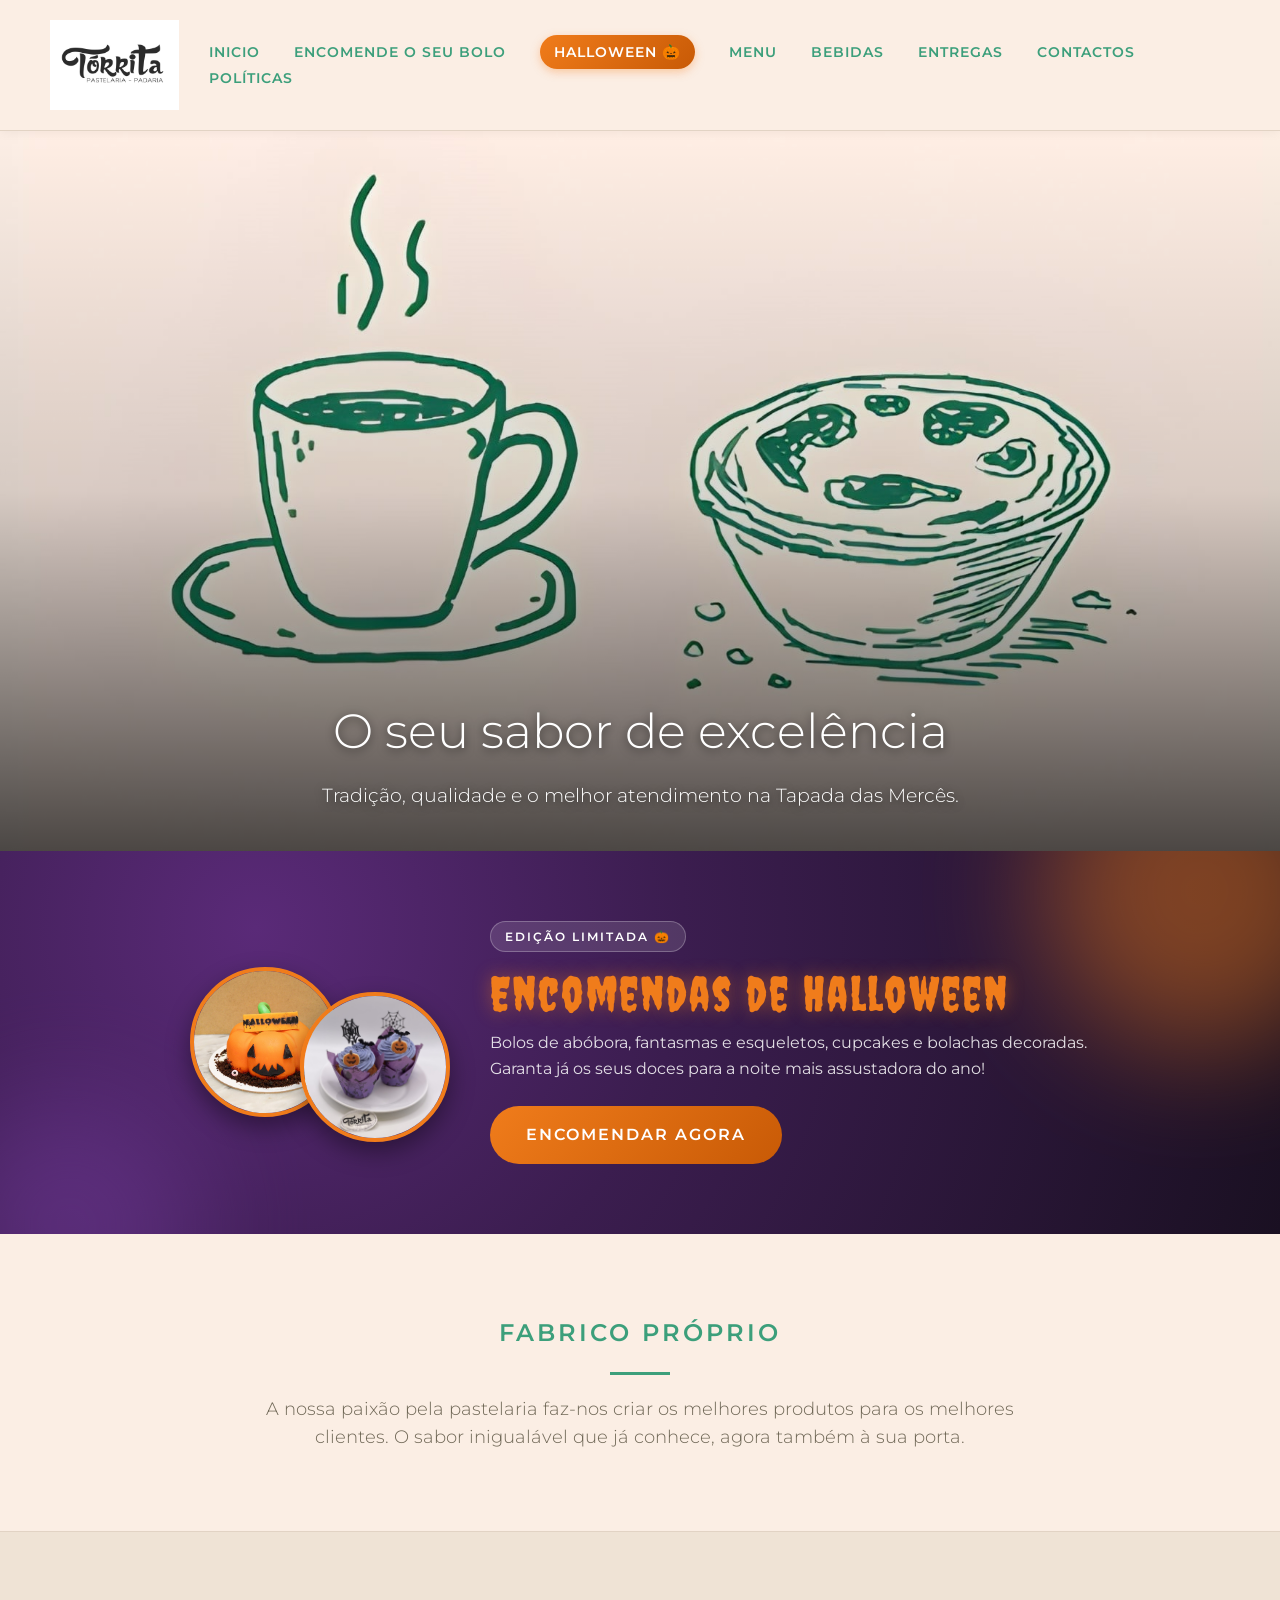
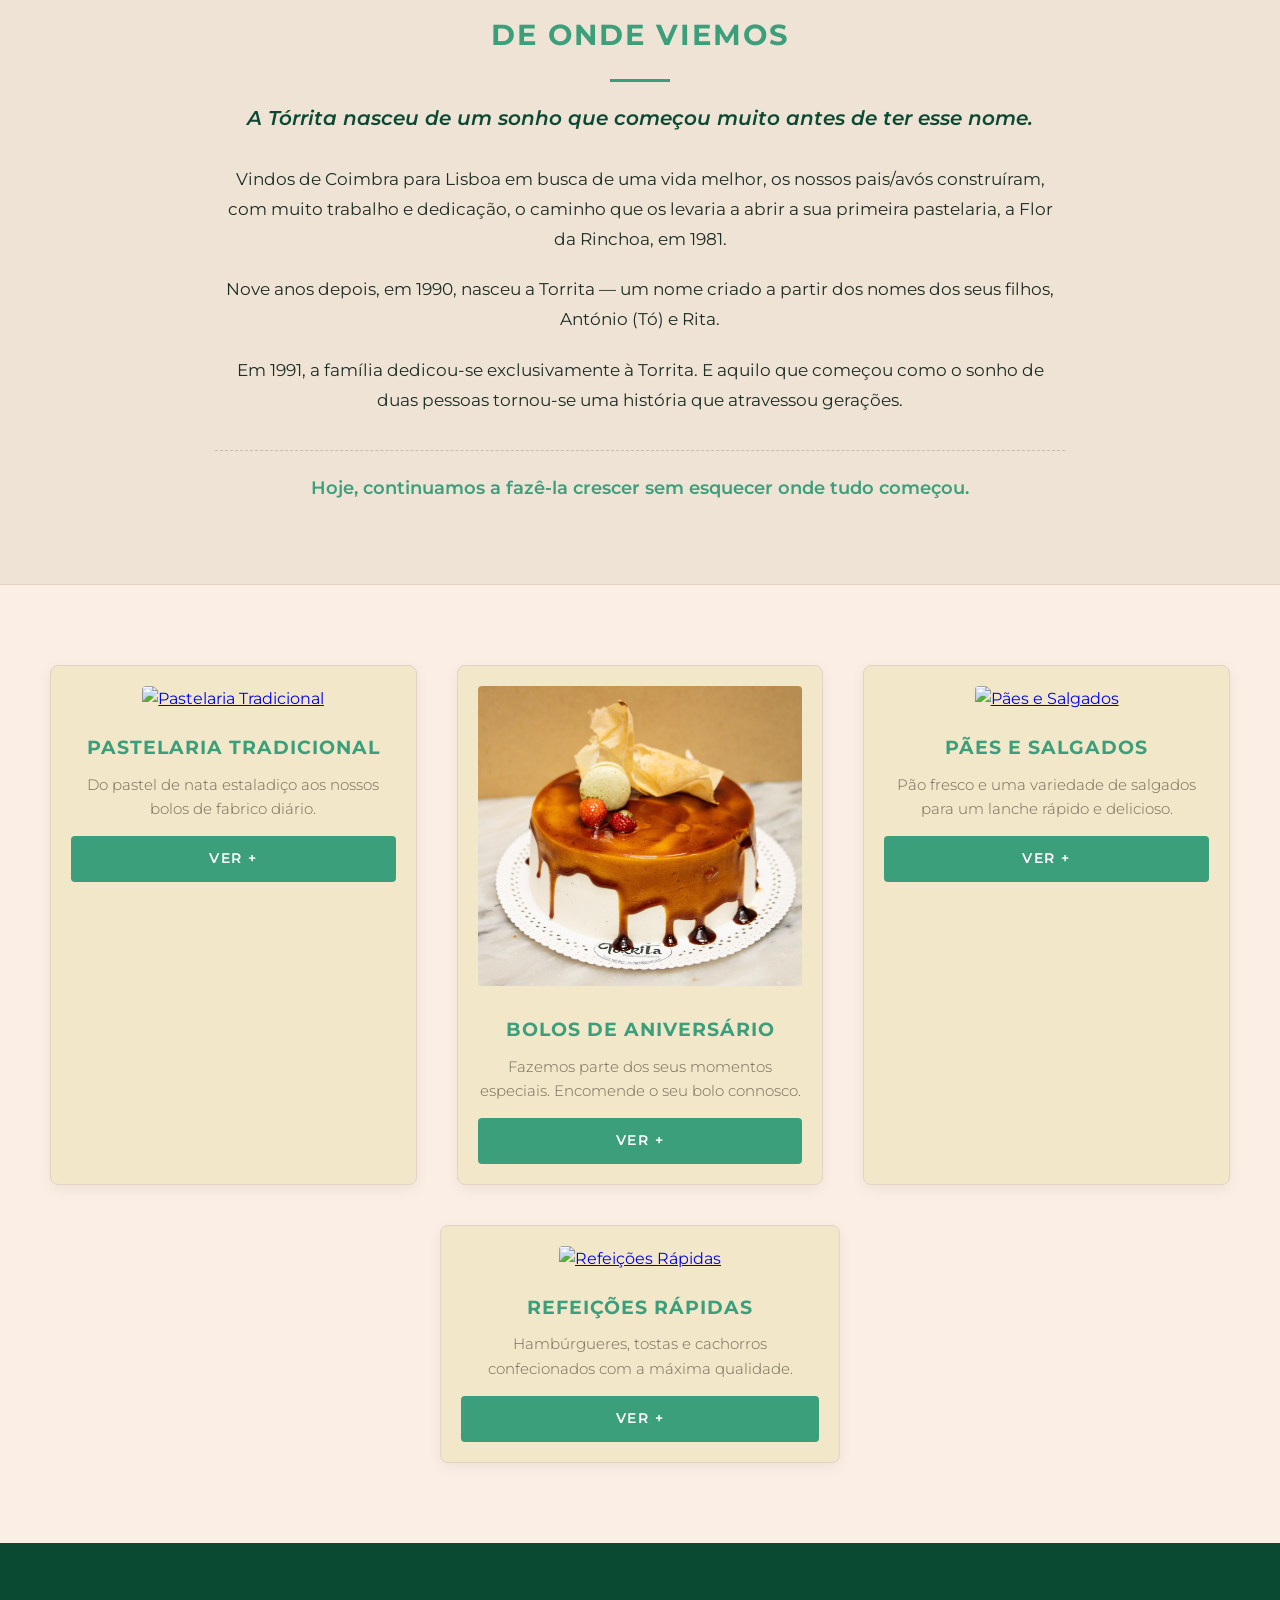
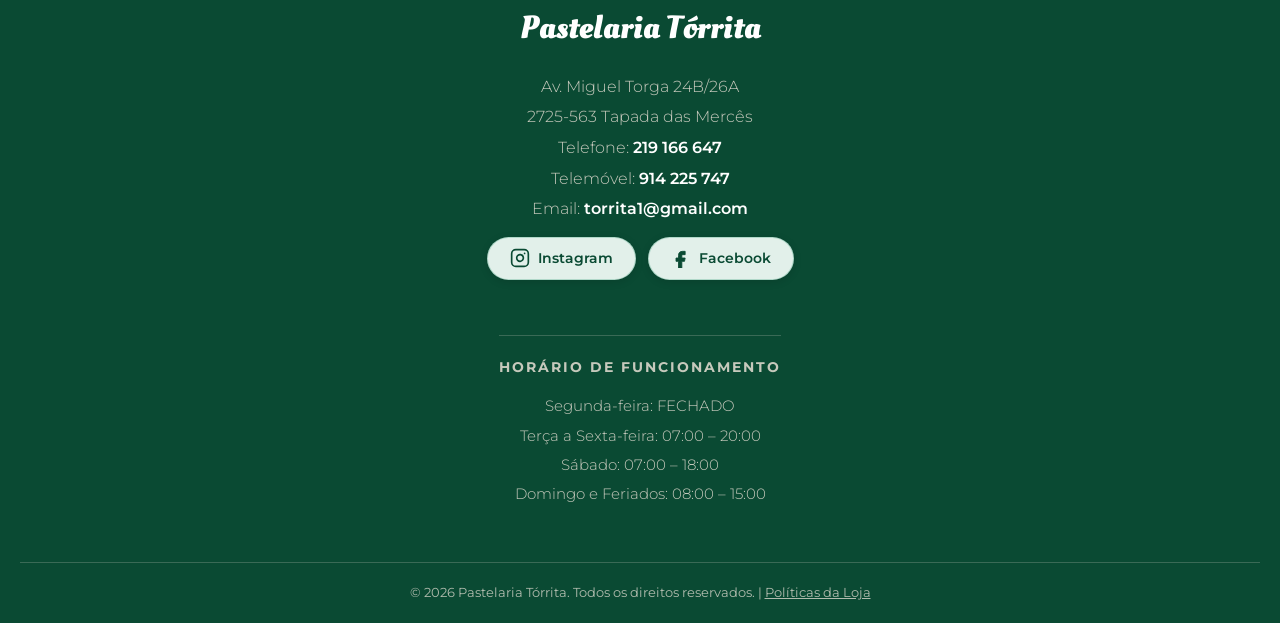
==== commit 6a297709: "horario novo" ====
--- a/index.html
+++ b/index.html
@@ -158,7 +158,7 @@
                 <p>Segunda-feira: FECHADO</p>
                 <p>Terça a Sexta-feira: 07:00 – 20:00</p>
                 <p>Sábado: 07:00 – 18:00</p>
-                <p>Domingo e Feriados: 07:00 – 15:00</p>
+                <p>Domingo e Feriados: 08:00 – 15:00</p>
             </div>
         </div>
         <div class="direitos">
--- a/style.css
+++ b/style.css
@@ -497,6 +497,16 @@
     color: #fff;
 }
 
+.botao-destaque-encomenda {
+    background-color: var(--color-primary);
+    color: #fff !important;
+}
+
+.botao-destaque-encomenda:hover {
+    background-color: var(--color-primary-dark);
+    border-color: var(--color-primary-dark);
+}
+
 .disclaimer-catalogo {
     text-align: center;
     margin-top: 60px;
@@ -645,6 +655,15 @@
 
 .mensagem-erro-inline.ativo {
     display: block;
+}
+
+.ajuda-campo {
+    font-size: 0.78rem;
+    color: var(--color-text-muted);
+    margin-top: 5px;
+    line-height: 1.4;
+    display: block;
+    transition: color 0.3s ease;
 }
 
 .opcoes-radio {
